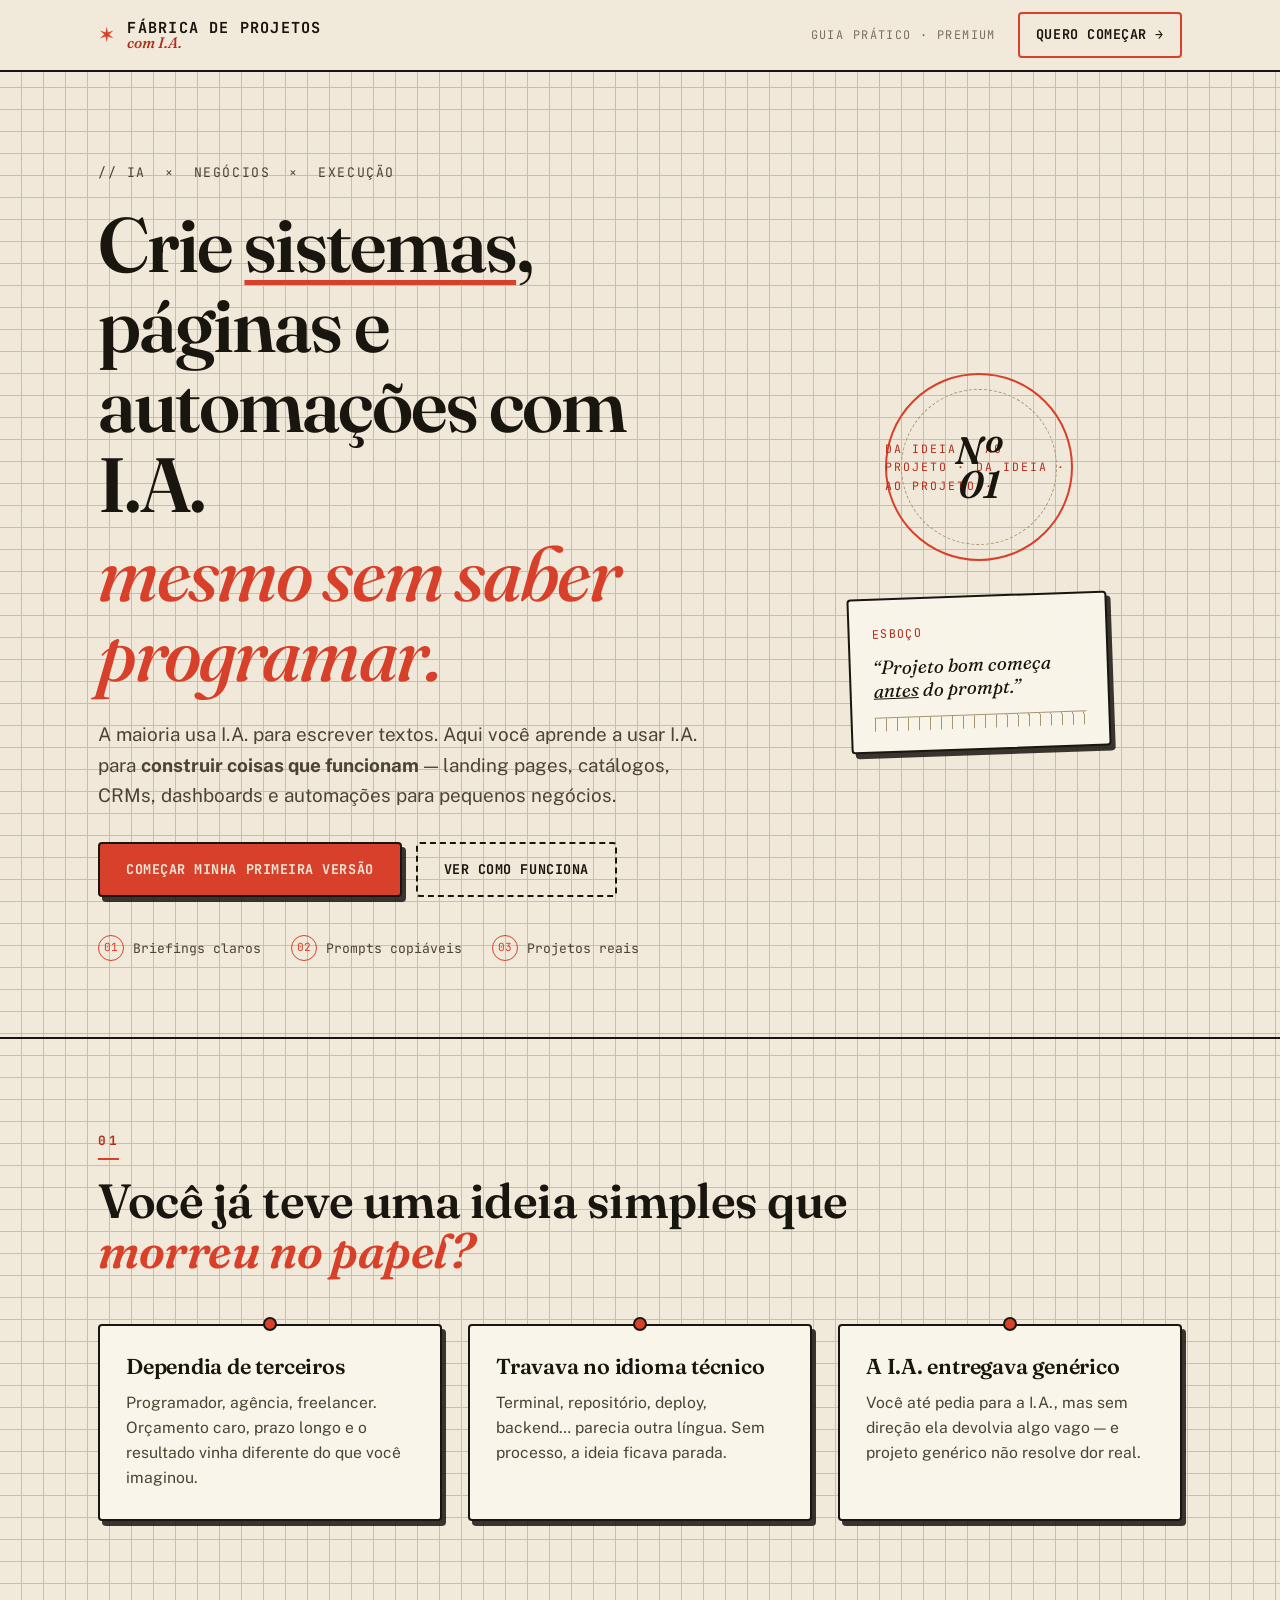
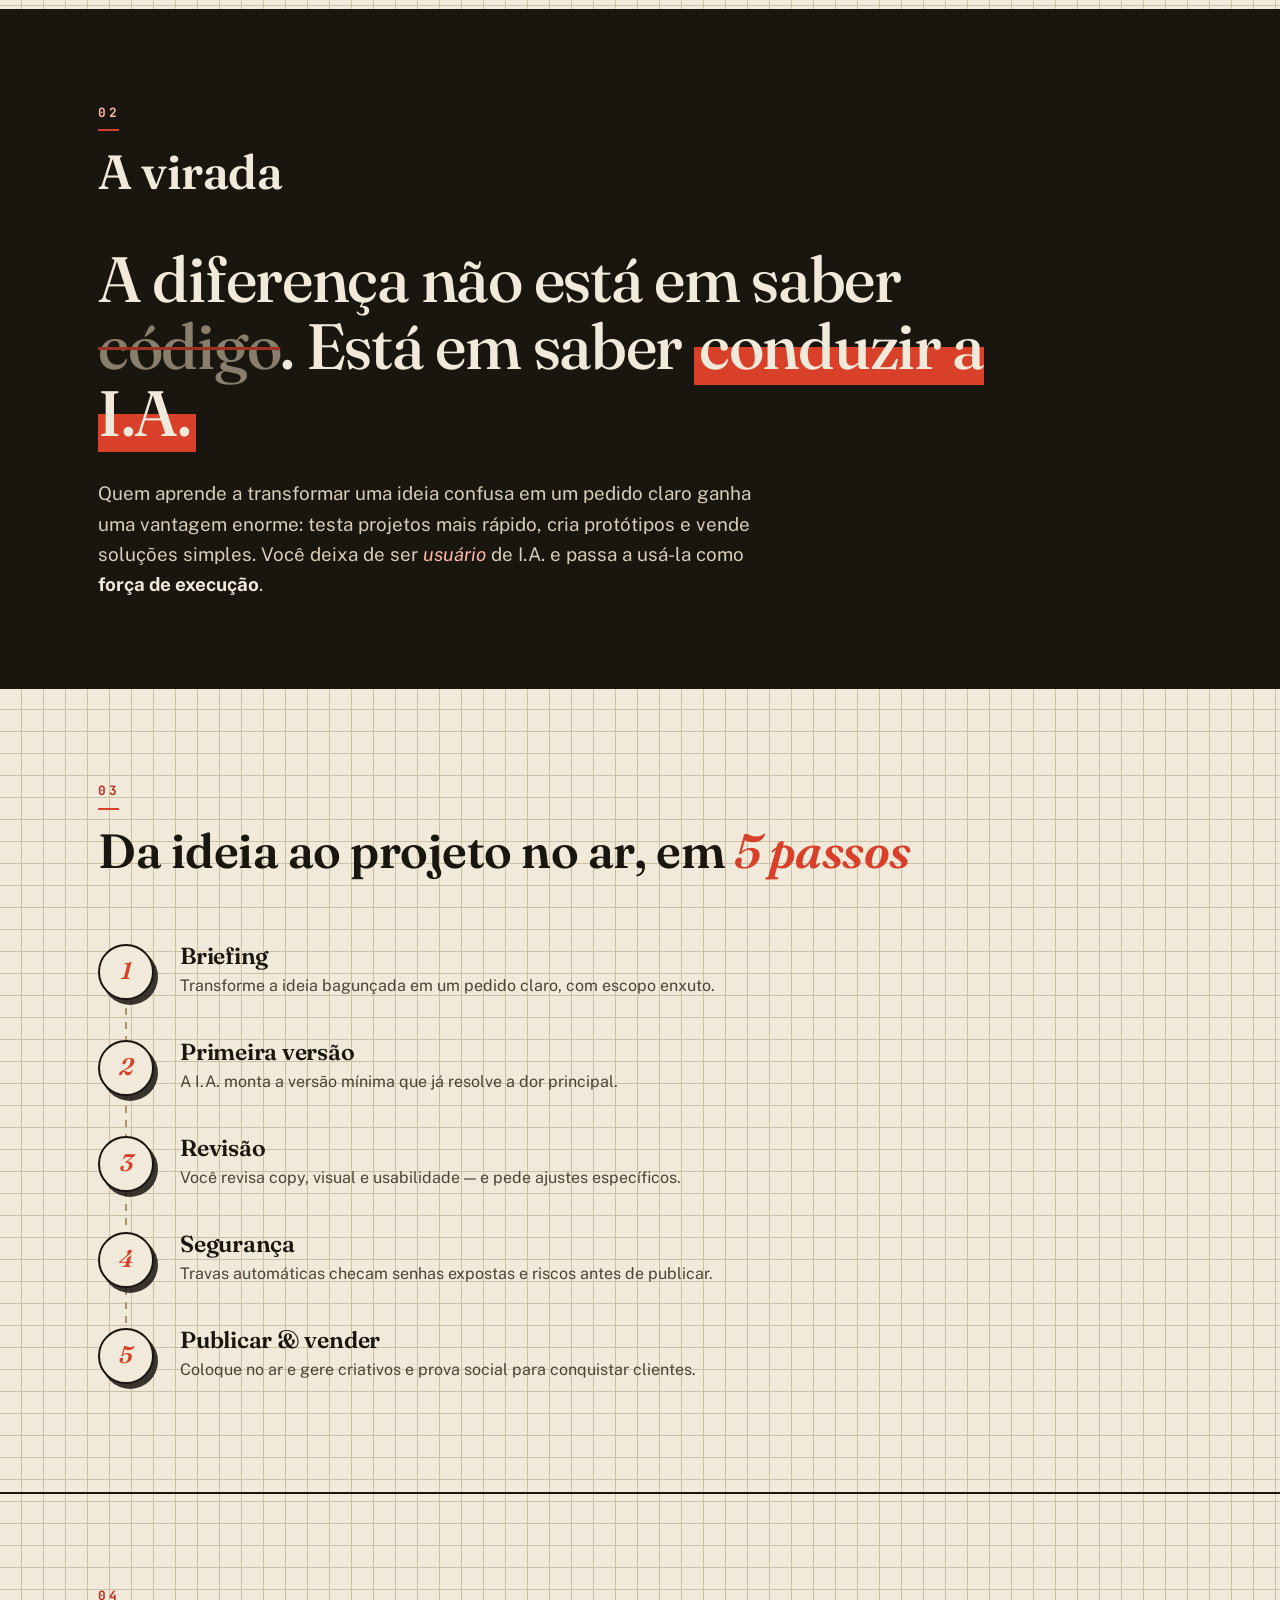
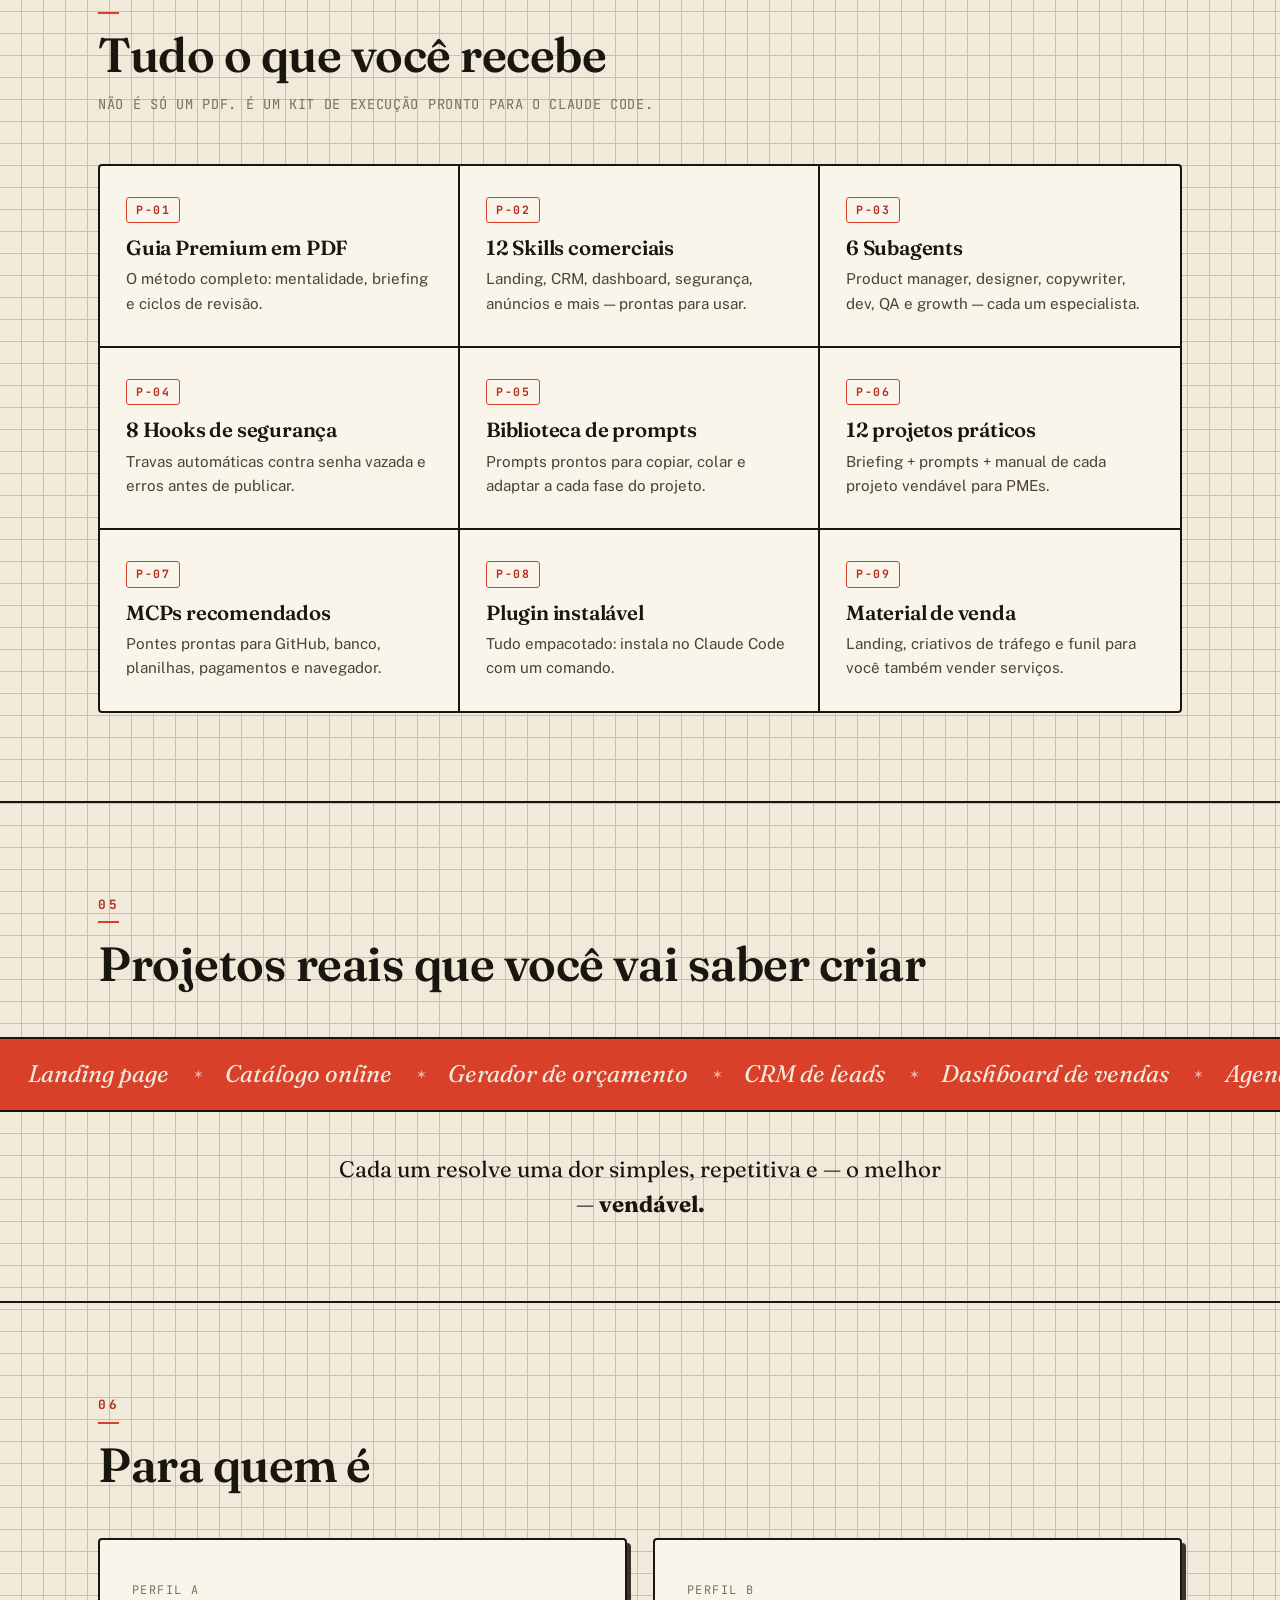
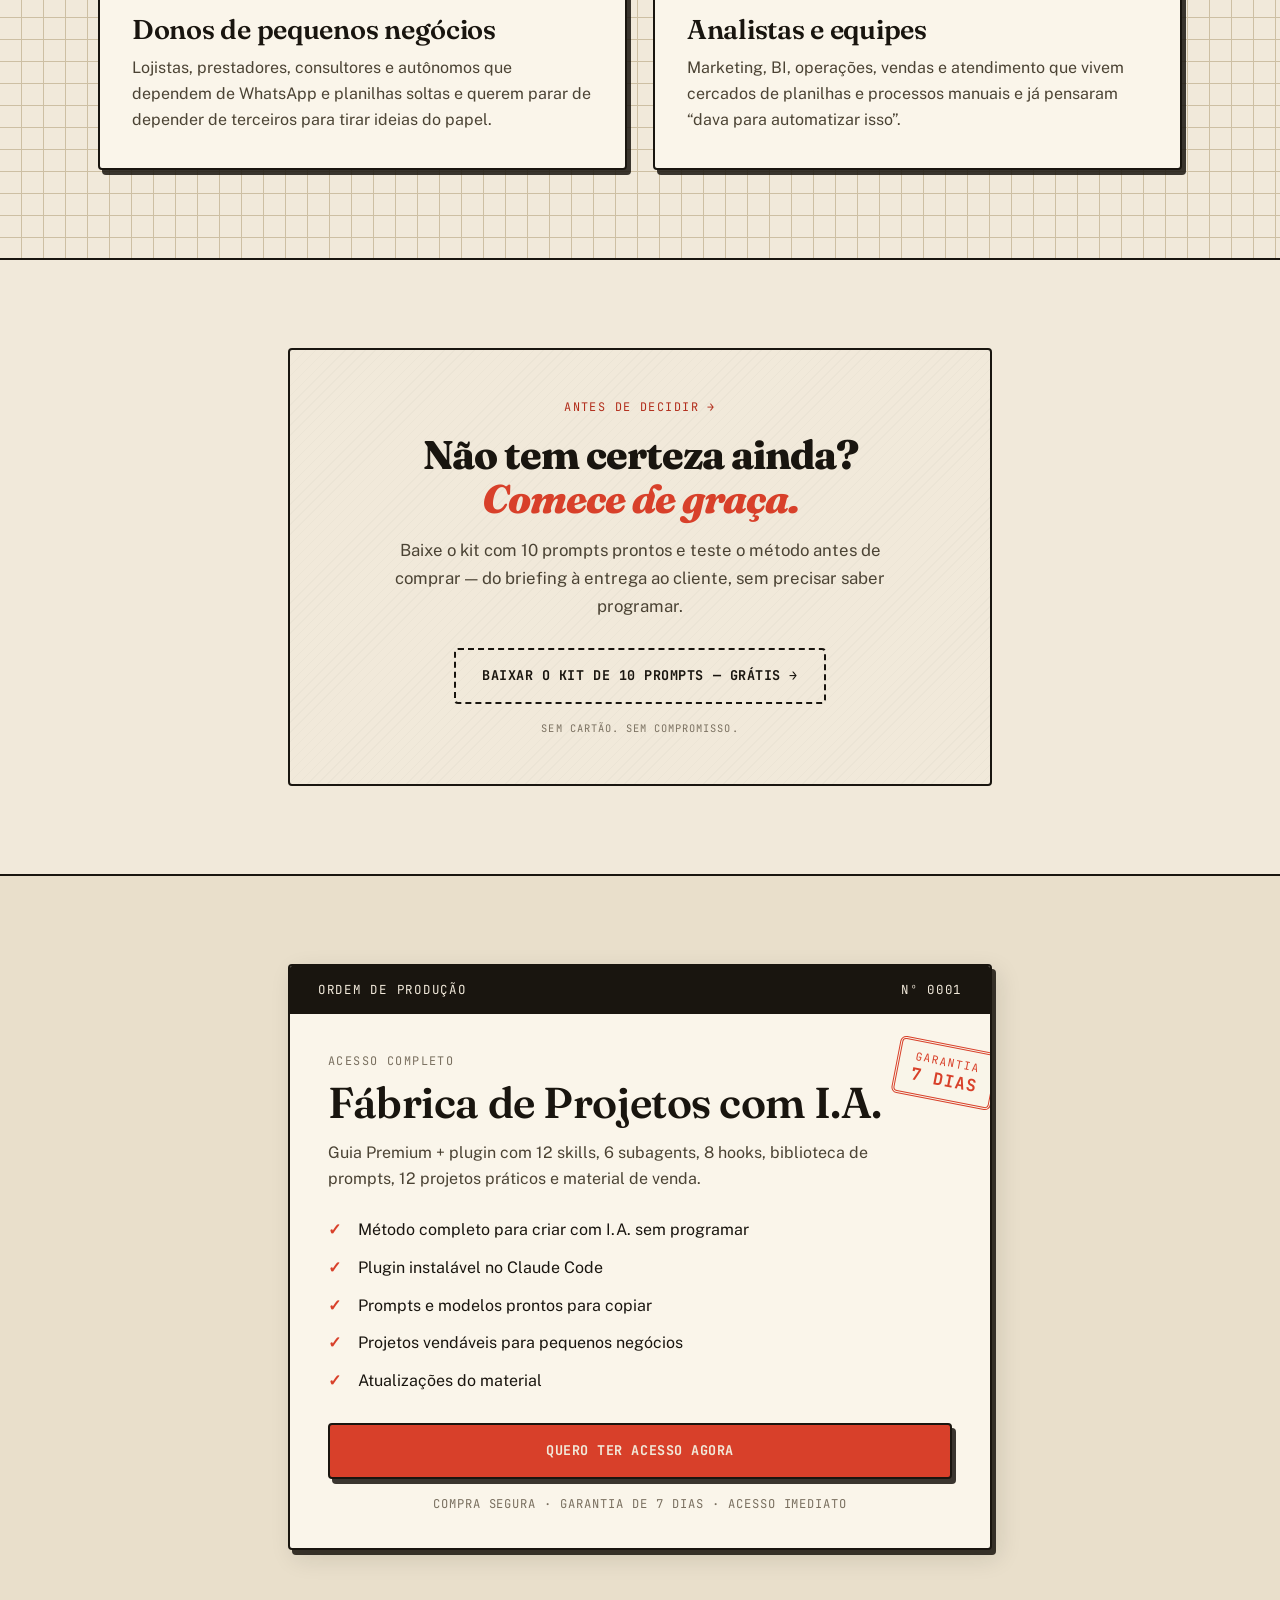
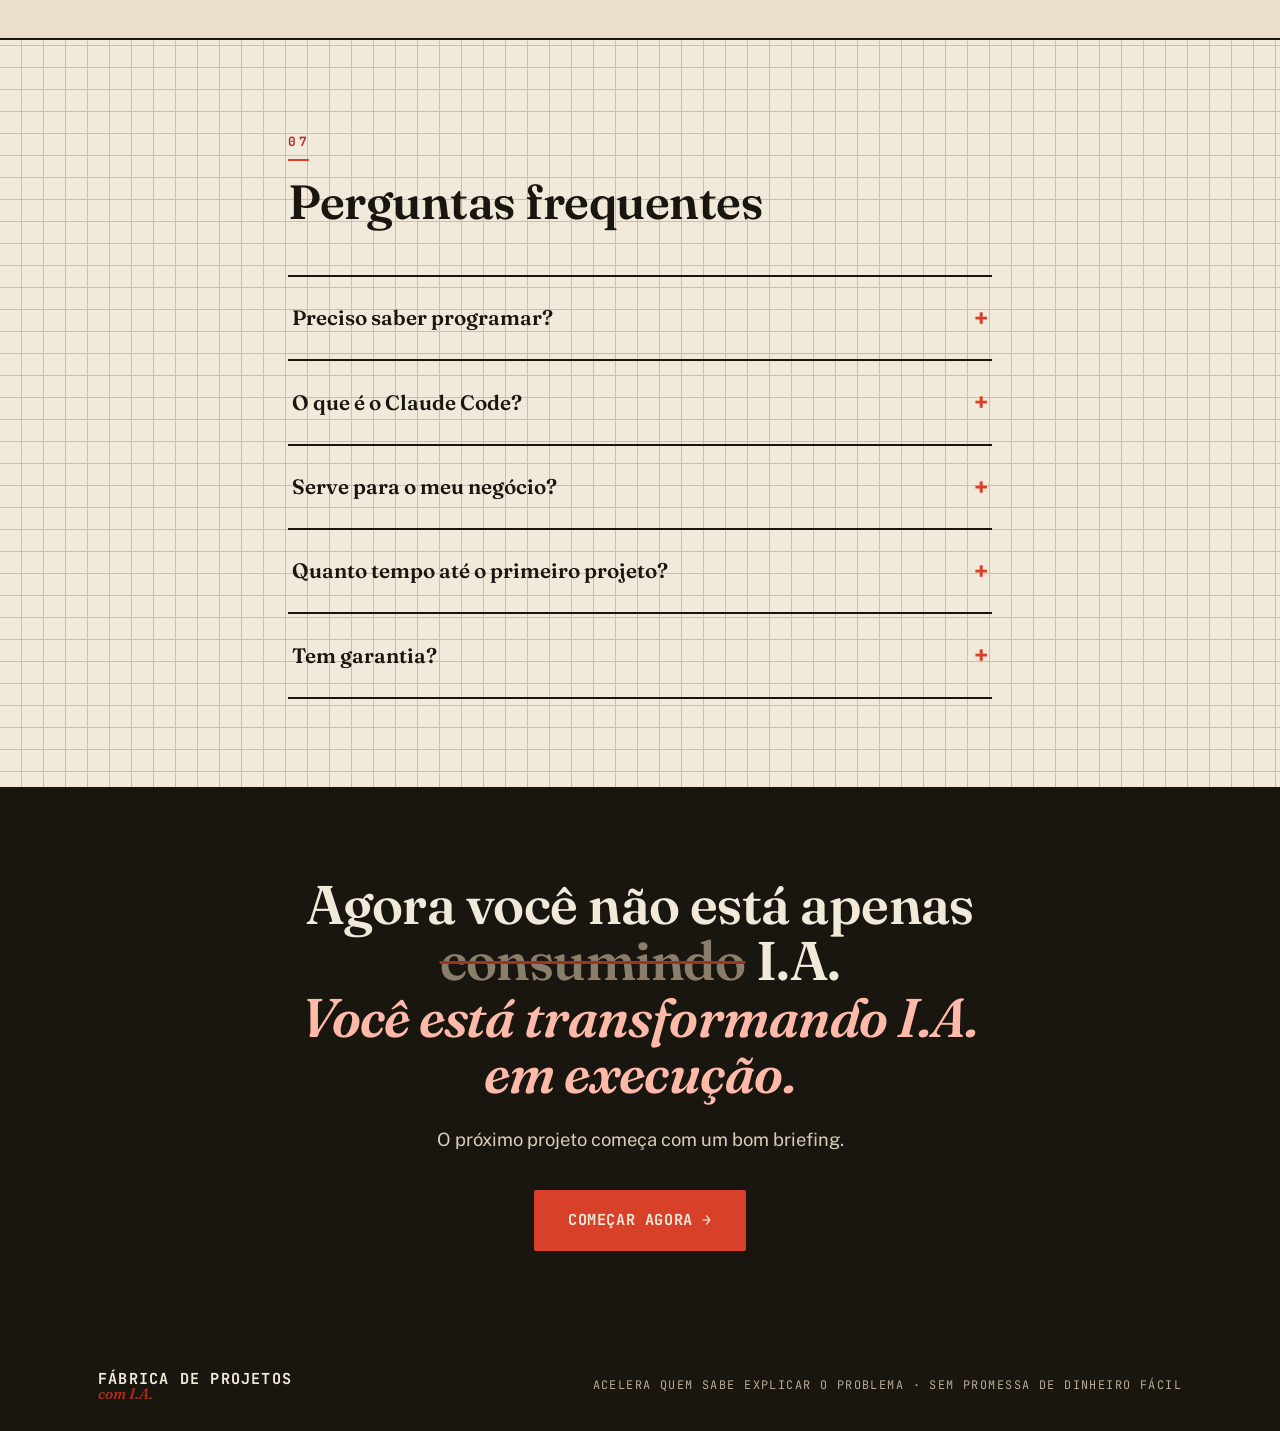
==== marketing/landing-page/index.html @ cda25cbd "feat: instala Meta Pixel 980101421588132 na LP e no /kit - LP (index.html): PageView em todas as vis" ====
<!DOCTYPE html>
<html lang="pt-BR" class="no-js">
<head>
  <meta charset="UTF-8" />
  <meta name="viewport" content="width=device-width, initial-scale=1.0" />
  <title>Fábrica de Projetos com IA — Crie sistemas e páginas sem saber programar</title>
  <meta name="description" content="O método para sair do uso básico da IA e criar projetos reais para pequenos negócios — com briefings, prompts e ferramentas prontas para o Claude Code." />
  <script>document.documentElement.className = "js";</script>
  <link rel="preconnect" href="https://fonts.googleapis.com" />
  <link rel="preconnect" href="https://fonts.gstatic.com" crossorigin />
  <link rel="stylesheet" href="https://fonts.googleapis.com/css2?family=Fraunces:ital,opsz,wght@0,9..144,400..900;1,9..144,400..900&family=Public+Sans:ital,wght@0,400;0,500;0,600;0,700;1,400&family=JetBrains+Mono:wght@400;500;700&display=swap" media="print" onload="this.media='all'" />
  <noscript><link rel="stylesheet" href="https://fonts.googleapis.com/css2?family=Fraunces:ital,opsz,wght@0,9..144,400..900;1,9..144,400..900&family=Public+Sans:ital,wght@0,400;0,500;0,600;0,700;1,400&family=JetBrains+Mono:wght@400;500;700&display=swap" /></noscript>
  <link rel="stylesheet" href="styles.css" />
  <!-- Meta Pixel Code -->
  <script>
  !function(f,b,e,v,n,t,s)
  {if(f.fbq)return;n=f.fbq=function(){n.callMethod?
  n.callMethod.apply(n,arguments):n.queue.push(arguments)};
  if(!f._fbq)f._fbq=n;n.push=n;n.loaded=!0;n.version='2.0';
  n.queue=[];t=b.createElement(e);t.async=!0;
  t.src=v;s=b.getElementsByTagName(e)[0];
  s.parentNode.insertBefore(t,s)}(window, document,'script',
  'https://connect.facebook.net/en_US/fbevents.js');
  fbq('init', '980101421588132');
  fbq('track', 'PageView');
  </script>
  <noscript><img height="1" width="1" style="display:none"
  src="https://www.facebook.com/tr?id=980101421588132&ev=PageView&noscript=1"
  /></noscript>
  <!-- End Meta Pixel Code -->
</head>
<body>
  <div class="grain" aria-hidden="true"></div>

  <!-- HEADER -->
  <header class="site-header">
    <div class="container header-inner">
      <a href="#" class="brand">
        <span class="brand-gear" aria-hidden="true">✶</span>
        <span class="brand-text">FÁBRICA DE PROJETOS<small>com I.A.</small></span>
      </a>
      <nav class="header-meta">
        <span class="mono-tag">Guia Prático · Premium</span>
        <a href="#oferta" class="btn btn-stamp">Quero começar →</a>
      </nav>
    </div>
  </header>

  <!-- HERO -->
  <section class="hero">
    <div class="container">
      <div class="hero-grid">
        <div class="hero-main">
          <p class="kicker reveal">// IA &nbsp;×&nbsp; Negócios &nbsp;×&nbsp; Execução</p>
          <h1 class="reveal d1">
            Crie <span class="ink-underline">sistemas</span>, páginas e
            automações com I.A.
            <em>mesmo sem saber programar.</em>
          </h1>
          <p class="lead reveal d2">
            A maioria usa I.A. para escrever textos. Aqui você aprende a usar I.A. para
            <strong>construir coisas que funcionam</strong> — landing pages, catálogos, CRMs,
            dashboards e automações para pequenos negócios.
          </p>
          <div class="hero-cta reveal d3">
            <a href="#oferta" class="btn btn-solid">Começar minha primeira versão</a>
            <a href="#metodo" class="btn btn-line">Ver como funciona</a>
          </div>
          <ul class="hero-specs reveal d4">
            <li><span>01</span> Briefings claros</li>
            <li><span>02</span> Prompts copiáveis</li>
            <li><span>03</span> Projetos reais</li>
          </ul>
        </div>
        <aside class="hero-aside reveal d3" aria-hidden="true">
          <div class="stamp">
            <span class="stamp-ring">DA IDEIA · AO PROJETO · DA IDEIA · AO PROJETO ·</span>
            <span class="stamp-core">Nº<br>01</span>
          </div>
          <div class="blueprint-note">
            <span class="mono-tag">esboço</span>
            <p>“Projeto bom começa <u>antes</u> do prompt.”</p>
            <div class="ruler"></div>
          </div>
        </aside>
      </div>
    </div>
  </section>

  <!-- 01 — DOR -->
  <section class="section section-dor">
    <div class="container">
      <header class="sec-head reveal">
        <span class="sec-no">01</span>
        <h2>Você já teve uma ideia simples que <em>morreu no papel?</em></h2>
      </header>
      <div class="cards-index">
        <article class="index-card reveal">
          <span class="pin" aria-hidden="true"></span>
          <h3>Dependia de terceiros</h3>
          <p>Programador, agência, freelancer. Orçamento caro, prazo longo e o resultado vinha diferente do que você imaginou.</p>
        </article>
        <article class="index-card reveal d1">
          <span class="pin" aria-hidden="true"></span>
          <h3>Travava no idioma técnico</h3>
          <p>Terminal, repositório, deploy, backend… parecia outra língua. Sem processo, a ideia ficava parada.</p>
        </article>
        <article class="index-card reveal d2">
          <span class="pin" aria-hidden="true"></span>
          <h3>A I.A. entregava genérico</h3>
          <p>Você até pedia para a I.A., mas sem direção ela devolvia algo vago — e projeto genérico não resolve dor real.</p>
        </article>
      </div>
    </div>
  </section>

  <!-- 02 — A VIRADA -->
  <section class="section section-virada">
    <div class="container">
      <header class="sec-head reveal">
        <span class="sec-no">02</span>
        <h2>A virada</h2>
      </header>
      <blockquote class="pull reveal">
        A diferença não está em saber <span class="strike">código</span>.
        Está em saber <mark>conduzir a I.A.</mark>
      </blockquote>
      <p class="pull-sub reveal d1">
        Quem aprende a transformar uma ideia confusa em um pedido claro ganha uma vantagem
        enorme: testa projetos mais rápido, cria protótipos e vende soluções simples. Você
        deixa de ser <em>usuário</em> de I.A. e passa a usá-la como <strong>força de execução</strong>.
      </p>
    </div>
  </section>

  <!-- 03 — MÉTODO -->
  <section id="metodo" class="section section-metodo">
    <div class="container">
      <header class="sec-head reveal">
        <span class="sec-no">03</span>
        <h2>Da ideia ao projeto no ar, em <em>5 passos</em></h2>
      </header>
      <ol class="assembly">
        <li class="reveal"><span class="node">1</span><div><h3>Briefing</h3><p>Transforme a ideia bagunçada em um pedido claro, com escopo enxuto.</p></div></li>
        <li class="reveal d1"><span class="node">2</span><div><h3>Primeira versão</h3><p>A I.A. monta a versão mínima que já resolve a dor principal.</p></div></li>
        <li class="reveal d2"><span class="node">3</span><div><h3>Revisão</h3><p>Você revisa copy, visual e usabilidade — e pede ajustes específicos.</p></div></li>
        <li class="reveal d3"><span class="node">4</span><div><h3>Segurança</h3><p>Travas automáticas checam senhas expostas e riscos antes de publicar.</p></div></li>
        <li class="reveal d4"><span class="node">5</span><div><h3>Publicar &amp; vender</h3><p>Coloque no ar e gere criativos e prova social para conquistar clientes.</p></div></li>
      </ol>
    </div>
  </section>

  <!-- 04 — ENTREGÁVEIS -->
  <section class="section section-pecas">
    <div class="container">
      <header class="sec-head reveal">
        <span class="sec-no">04</span>
        <h2>Tudo o que você recebe</h2>
        <p class="sec-note">Não é só um PDF. É um kit de execução pronto para o Claude Code.</p>
      </header>
      <div class="pecas-grid">
        <article class="peca reveal"><span class="peca-id">P-01</span><h3>Guia Premium em PDF</h3><p>O método completo: mentalidade, briefing e ciclos de revisão.</p></article>
        <article class="peca reveal"><span class="peca-id">P-02</span><h3>12 Skills comerciais</h3><p>Landing, CRM, dashboard, segurança, anúncios e mais — prontas para usar.</p></article>
        <article class="peca reveal"><span class="peca-id">P-03</span><h3>6 Subagents</h3><p>Product manager, designer, copywriter, dev, QA e growth — cada um especialista.</p></article>
        <article class="peca reveal"><span class="peca-id">P-04</span><h3>8 Hooks de segurança</h3><p>Travas automáticas contra senha vazada e erros antes de publicar.</p></article>
        <article class="peca reveal"><span class="peca-id">P-05</span><h3>Biblioteca de prompts</h3><p>Prompts prontos para copiar, colar e adaptar a cada fase do projeto.</p></article>
        <article class="peca reveal"><span class="peca-id">P-06</span><h3>12 projetos práticos</h3><p>Briefing + prompts + manual de cada projeto vendável para PMEs.</p></article>
        <article class="peca reveal"><span class="peca-id">P-07</span><h3>MCPs recomendados</h3><p>Pontes prontas para GitHub, banco, planilhas, pagamentos e navegador.</p></article>
        <article class="peca reveal"><span class="peca-id">P-08</span><h3>Plugin instalável</h3><p>Tudo empacotado: instala no Claude Code com um comando.</p></article>
        <article class="peca reveal"><span class="peca-id">P-09</span><h3>Material de venda</h3><p>Landing, criativos de tráfego e funil para você também vender serviços.</p></article>
      </div>
    </div>
  </section>

  <!-- 05 — PROJETOS (marquee) -->
  <section class="section section-projetos">
    <div class="container">
      <header class="sec-head reveal">
        <span class="sec-no">05</span>
        <h2>Projetos reais que você vai saber criar</h2>
      </header>
    </div>
    <div class="marquee" aria-hidden="true">
      <div class="marquee-track">
        <span>Landing page</span><span>Catálogo online</span><span>Gerador de orçamento</span><span>CRM de leads</span><span>Dashboard de vendas</span><span>Agendamento</span><span>Controle de estoque</span><span>Gerador de propostas</span><span>Cobrança recorrente</span><span>Página de captura</span><span>Pós-venda &amp; NPS</span><span>Cardápio digital</span>
        <span>Landing page</span><span>Catálogo online</span><span>Gerador de orçamento</span><span>CRM de leads</span><span>Dashboard de vendas</span><span>Agendamento</span><span>Controle de estoque</span><span>Gerador de propostas</span><span>Cobrança recorrente</span><span>Página de captura</span><span>Pós-venda &amp; NPS</span><span>Cardápio digital</span>
      </div>
    </div>
    <div class="container">
      <p class="projetos-note reveal">Cada um resolve uma dor simples, repetitiva e — o melhor — <strong>vendável.</strong></p>
    </div>
  </section>

  <!-- 06 — PARA QUEM -->
  <section class="section section-quem">
    <div class="container">
      <header class="sec-head reveal">
        <span class="sec-no">06</span>
        <h2>Para quem é</h2>
      </header>
      <div class="quem-grid">
        <article class="quem-panel reveal">
          <span class="mono-tag">perfil A</span>
          <h3>Donos de pequenos negócios</h3>
          <p>Lojistas, prestadores, consultores e autônomos que dependem de WhatsApp e planilhas soltas e querem parar de depender de terceiros para tirar ideias do papel.</p>
        </article>
        <article class="quem-panel reveal d1">
          <span class="mono-tag">perfil B</span>
          <h3>Analistas e equipes</h3>
          <p>Marketing, BI, operações, vendas e atendimento que vivem cercados de planilhas e processos manuais e já pensaram “dava para automatizar isso”.</p>
        </article>
      </div>
    </div>
  </section>

  <!-- ISCA — Kit 10 prompts gratuito -->
  <section class="section section-isca">
    <div class="container narrow">
      <div class="isca-box reveal">
        <p class="mono-tag">Antes de decidir →</p>
        <h2>Não tem certeza ainda?<br><em>Comece de graça.</em></h2>
        <p class="isca-desc">Baixe o kit com 10 prompts prontos e teste o método antes de comprar — do briefing à entrega ao cliente, sem precisar saber programar.</p>
        <a href="/kit" class="btn btn-line">Baixar o Kit de 10 Prompts — grátis →</a>
        <p class="isca-note">Sem cartão. Sem compromisso.</p>
      </div>
    </div>
  </section>

  <!-- OFERTA — Ordem de produção -->
  <section id="oferta" class="section section-oferta">
    <div class="container narrow">
      <div class="workorder reveal">
        <div class="wo-head">
          <span>ORDEM DE PRODUÇÃO</span>
          <span>Nº 0001</span>
        </div>
        <div class="wo-body">
          <p class="mono-tag">acesso completo</p>
          <h2>Fábrica de Projetos com I.A.</h2>
          <p class="wo-desc">Guia Premium + plugin com 12 skills, 6 subagents, 8 hooks, biblioteca de prompts, 12 projetos práticos e material de venda.</p>
          <ul class="wo-list">
            <li>Método completo para criar com I.A. sem programar</li>
            <li>Plugin instalável no Claude Code</li>
            <li>Prompts e modelos prontos para copiar</li>
            <li>Projetos vendáveis para pequenos negócios</li>
            <li>Atualizações do material</li>
          </ul>
          <a href="https://pay.kiwify.com.br/PPE0G02" class="btn btn-solid btn-block">Quero ter acesso agora</a>
          <p class="wo-guarantee">Compra segura · Garantia de 7 dias · Acesso imediato</p>
        </div>
        <div class="wo-stamp">Garantia<br><b>7 dias</b></div>
      </div>
    </div>
  </section>

  <!-- FAQ -->
  <section class="section section-faq">
    <div class="container narrow">
      <header class="sec-head reveal"><span class="sec-no">07</span><h2>Perguntas frequentes</h2></header>
      <details class="reveal"><summary>Preciso saber programar?</summary><p>Não. O material foi feito para quem <strong>não quer virar programador</strong>. Você aprende a conduzir a I.A. com clareza — ela escreve o código.</p></details>
      <details class="reveal"><summary>O que é o Claude Code?</summary><p>É uma I.A. que trabalha dentro do seu projeto: cria arquivos, monta telas e revisa o que entrega. O guia ensina a instalar e usar do zero, passo a passo.</p></details>
      <details class="reveal"><summary>Serve para o meu negócio?</summary><p>Se você tem uma loja, presta serviço, atende por WhatsApp ou trabalha com planilhas, sim. São 12 projetos pensados para pequenos negócios.</p></details>
      <details class="reveal"><summary>Quanto tempo até o primeiro projeto?</summary><p>Com os prompts e modelos prontos, dá para colocar a primeira versão útil de pé no mesmo dia.</p></details>
      <details class="reveal"><summary>Tem garantia?</summary><p>Sim. Você tem 7 dias para testar. Se não for para você, devolvemos o valor.</p></details>
    </div>
  </section>

  <!-- CTA FINAL -->
  <section class="section section-final">
    <div class="container narrow">
      <h2 class="final-title reveal">Agora você não está apenas <span class="strike">consumindo</span> I.A.<br><em>Você está transformando I.A. em execução.</em></h2>
      <p class="reveal d1">O próximo projeto começa com um bom briefing.</p>
      <a href="https://pay.kiwify.com.br/PPE0G02" class="btn btn-solid btn-lg reveal d2">Começar agora →</a>
    </div>
  </section>

  <footer class="site-footer">
    <div class="container footer-inner">
      <span class="brand-text small">FÁBRICA DE PROJETOS <small>com I.A.</small></span>
      <p class="mono-tag">Acelera quem sabe explicar o problema · Sem promessa de dinheiro fácil</p>
    </div>
  </footer>

  <script>
    // Revelação progressiva no scroll (com respeito a prefers-reduced-motion).
    (function () {
      var reduce = window.matchMedia("(prefers-reduced-motion: reduce)").matches;
      var els = document.querySelectorAll(".reveal");
      if (reduce || !("IntersectionObserver" in window)) {
        els.forEach(function (e) { e.classList.add("in"); });
        return;
      }
      var io = new IntersectionObserver(function (entries) {
        entries.forEach(function (en) {
          if (en.isIntersecting) { en.target.classList.add("in"); io.unobserve(en.target); }
        });
      }, { threshold: 0.12, rootMargin: "0px 0px -8% 0px" });
      els.forEach(function (e) { io.observe(e); });
    })();
  </script>
</body>
</html>
---- marketing/landing-page/styles.css ----
/* ============================================================
   Fábrica de Projetos com IA — Landing
   Direção: "Manual de oficina / blueprint editorial"
   Papel creme · grade técnica · Fraunces + Public Sans + mono
   ============================================================ */

:root {
  --paper:      #f1e9da;   /* creme / papel kraft claro */
  --paper-2:    #e9dfcb;
  --card:       #faf5ea;   /* ficha clara */
  --ink:        #19150f;   /* tinta quase preta, quente */
  --ink-soft:   #4b4334;
  --muted:      #7a7060;
  --line:       #cdbfa3;   /* linha de grade / borda */
  --line-strong:#a9966f;
  --accent:     #d8402a;   /* vermelhão de carimbo / caneta */
  --accent-ink: #b22e1c;
  --blue:       #2b4a6f;   /* azul de blueprint (detalhe) */
  --radius: 4px;
  --maxw: 1140px;
  --shadow: 4px 5px 0 rgba(25,21,15,0.85);
  --shadow-soft: 6px 8px 24px rgba(25,21,15,0.12);

  --serif: "Fraunces", Georgia, "Times New Roman", serif;
  --sans: "Public Sans", -apple-system, system-ui, sans-serif;
  --mono: "JetBrains Mono", ui-monospace, "Cascadia Code", monospace;
}

* { box-sizing: border-box; margin: 0; padding: 0; }
html { scroll-behavior: smooth; }

body {
  font-family: var(--sans);
  color: var(--ink);
  line-height: 1.6;
  -webkit-font-smoothing: antialiased;
  background-color: var(--paper);
  /* grade técnica de fundo: fina + grossa */
  background-image:
    linear-gradient(var(--line) 1px, transparent 1px),
    linear-gradient(90deg, var(--line) 1px, transparent 1px),
    linear-gradient(var(--line) 1px, transparent 1px),
    linear-gradient(90deg, var(--line) 1px, transparent 1px);
  background-size: 110px 110px, 110px 110px, 22px 22px, 22px 22px;
  background-position: -1px -1px, -1px -1px, -1px -1px, -1px -1px;
}
/* a grade fina mais apagada */
body::before {
  content: "";
  position: fixed; inset: 0; z-index: -1;
  background-color: var(--paper);
  opacity: 0; /* o background real está no body; isto reserva o stacking */
}

/* grão sutil por cima de tudo */
.grain {
  position: fixed; inset: 0; z-index: 1; pointer-events: none; opacity: 0.5;
  background-image: url("data:image/svg+xml,%3Csvg xmlns='http://www.w3.org/2000/svg' width='160' height='160'%3E%3Cfilter id='n'%3E%3CfeTurbulence type='fractalNoise' baseFrequency='0.85' numOctaves='2' stitchTiles='stitch'/%3E%3C/filter%3E%3Crect width='100%25' height='100%25' filter='url(%23n)' opacity='0.05'/%3E%3C/svg%3E");
  mix-blend-mode: multiply;
}

.container { width: 100%; max-width: var(--maxw); margin: 0 auto; padding: 0 28px; }
.narrow { max-width: 760px; }

/* tipografia base */
h1, h2, h3 { font-family: var(--serif); font-weight: 600; line-height: 1.04; letter-spacing: -0.01em; }
strong { font-weight: 700; }
em { font-style: italic; }
mark { background: linear-gradient(transparent 55%, rgba(216,64,42,0.35) 55%); color: inherit; padding: 0 .08em; }
.strike { text-decoration: line-through; text-decoration-color: var(--accent); text-decoration-thickness: 3px; opacity: .7; }

/* rótulos monoespaçados (anotações de projeto) */
.mono-tag, .kicker {
  font-family: var(--mono);
  font-size: 0.74rem;
  letter-spacing: 0.12em;
  text-transform: uppercase;
  color: var(--accent-ink);
}
.kicker { font-size: 0.82rem; color: var(--ink-soft); margin-bottom: 22px; }

/* ===== Botões ===== */
.btn {
  display: inline-block;
  font-family: var(--mono);
  font-size: 0.84rem;
  font-weight: 700;
  letter-spacing: 0.04em;
  text-transform: uppercase;
  text-decoration: none;
  padding: 15px 26px;
  border: 2px solid var(--ink);
  border-radius: var(--radius);
  transition: transform .12s ease, box-shadow .12s ease, background .15s, color .15s;
  cursor: pointer;
}
.btn-solid { background: var(--accent); color: var(--paper); box-shadow: var(--shadow); }
.btn-solid:hover { transform: translate(-2px,-2px); box-shadow: 6px 7px 0 rgba(25,21,15,0.85); }
.btn-solid:active { transform: translate(2px,2px); box-shadow: 1px 1px 0 rgba(25,21,15,0.85); }
.btn-line { background: transparent; color: var(--ink); border-style: dashed; }
.btn-line:hover { background: var(--ink); color: var(--paper); border-style: solid; }
.btn-stamp { background: transparent; color: var(--ink); border-color: var(--accent); padding: 10px 16px; }
.btn-stamp:hover { background: var(--accent); color: var(--paper); }
.btn-lg { padding: 18px 34px; font-size: 0.95rem; }
.btn-block { display: block; width: 100%; text-align: center; }

/* ===== Header ===== */
.site-header {
  position: sticky; top: 0; z-index: 40;
  background: var(--paper);
  border-bottom: 2px solid var(--ink);
}
.header-inner { display: flex; align-items: center; justify-content: space-between; height: 70px; }
.brand { display: flex; align-items: center; gap: 12px; text-decoration: none; color: var(--ink); }
.brand-gear { color: var(--accent); font-size: 1.3rem; }
.brand-text { font-family: var(--mono); font-weight: 700; font-size: 0.95rem; letter-spacing: 0.08em; line-height: 1; display: flex; flex-direction: column; }
.brand-text small { font-family: var(--serif); font-style: italic; font-weight: 500; font-size: 0.95rem; letter-spacing: 0; text-transform: none; color: var(--accent-ink); }
.header-meta { display: flex; align-items: center; gap: 22px; }
.header-meta .mono-tag { color: var(--muted); }

/* ===== Hero ===== */
.hero { padding: 90px 0 76px; border-bottom: 2px solid var(--ink); position: relative; }
.hero-grid { display: grid; grid-template-columns: 1.55fr 1fr; gap: 48px; align-items: center; }
.hero h1 {
  font-size: clamp(2.6rem, 6vw, 5rem);
  font-weight: 600;
  margin-bottom: 26px;
  letter-spacing: -0.025em;
}
.hero h1 em { display: block; color: var(--accent); font-weight: 500; margin-top: .12em; }
.ink-underline { text-decoration: underline; text-decoration-color: var(--accent); text-decoration-thickness: 0.07em; text-underline-offset: 0.1em; }
.lead { font-size: 1.18rem; color: var(--ink-soft); max-width: 600px; margin-bottom: 32px; }
.hero-cta { display: flex; gap: 14px; flex-wrap: wrap; margin-bottom: 38px; }
.hero-specs { list-style: none; display: flex; gap: 30px; flex-wrap: wrap; }
.hero-specs li { font-family: var(--mono); font-size: 0.82rem; color: var(--ink-soft); display: flex; align-items: center; gap: 9px; }
.hero-specs span { color: var(--accent); border: 1.5px solid var(--accent); border-radius: 50%; width: 26px; height: 26px; display: grid; place-items: center; font-size: 0.7rem; }

/* aside do hero: carimbo giratório + nota */
.hero-aside { display: flex; flex-direction: column; align-items: center; gap: 34px; }
.stamp { position: relative; width: 188px; height: 188px; display: grid; place-items: center; }
.stamp-ring {
  position: absolute; inset: 0;
  font-family: var(--mono); font-size: 0.72rem; letter-spacing: 0.18em; color: var(--accent-ink);
  text-transform: uppercase;
  animation: spin 26s linear infinite;
}
/* texto circular simples via clip não é trivial; usamos um anel desenhado */
.stamp::before {
  content: ""; position: absolute; inset: 0; border: 2px solid var(--accent); border-radius: 50%;
  animation: spin 26s linear infinite;
}
.stamp::after {
  content: ""; position: absolute; inset: 16px; border: 1.5px dashed var(--line-strong); border-radius: 50%;
}
.stamp-ring { display: grid; place-items: center; }
.stamp-core { font-family: var(--serif); font-style: italic; font-weight: 600; font-size: 2.4rem; text-align: center; line-height: .9; color: var(--ink); position: relative; z-index: 2; }
.blueprint-note { background: var(--card); border: 2px solid var(--ink); border-radius: var(--radius); padding: 20px 22px; box-shadow: var(--shadow); transform: rotate(-2deg); max-width: 260px; }
.blueprint-note p { font-family: var(--serif); font-style: italic; font-size: 1.18rem; margin: 10px 0 14px; line-height: 1.25; }
.ruler { height: 14px; background-image: repeating-linear-gradient(90deg, var(--line-strong) 0 1px, transparent 1px 11px); border-top: 1.5px solid var(--line-strong); }

@keyframes spin { to { transform: rotate(360deg); } }

/* ===== Section heads ===== */
.section { padding: 88px 0; border-bottom: 2px solid var(--ink); }
.sec-head { margin-bottom: 48px; max-width: 860px; }
.sec-no {
  font-family: var(--mono); font-size: 0.8rem; font-weight: 700; letter-spacing: 0.2em;
  color: var(--accent-ink); display: inline-block; margin-bottom: 16px;
  padding-bottom: 6px; border-bottom: 2px solid var(--accent);
}
.sec-head h2 { font-size: clamp(1.9rem, 4.2vw, 3rem); }
.sec-head h2 em { color: var(--accent); }
.sec-note { font-family: var(--mono); font-size: 0.85rem; color: var(--muted); margin-top: 14px; text-transform: uppercase; letter-spacing: 0.05em; }

/* ===== 01 Dor — fichas / index cards ===== */
.cards-index { display: grid; grid-template-columns: repeat(3, 1fr); gap: 26px; }
.index-card {
  background: var(--card); border: 2px solid var(--ink); border-radius: var(--radius);
  padding: 30px 26px 28px; box-shadow: var(--shadow); position: relative;
  transition: transform .15s ease, box-shadow .15s ease;
}
.index-card:nth-child(1){ transform: rotate(-1.2deg); }
.index-card:nth-child(2){ transform: rotate(0.6deg); }
.index-card:nth-child(3){ transform: rotate(-0.5deg); }
.index-card:hover { transform: rotate(0) translateY(-4px); box-shadow: 6px 9px 0 rgba(25,21,15,0.85); }
.index-card .pin { position: absolute; top: -9px; left: 50%; transform: translateX(-50%); width: 14px; height: 14px; border-radius: 50%; background: var(--accent); border: 2px solid var(--ink); }
.index-card h3 { font-size: 1.35rem; margin-bottom: 12px; }
.index-card p { color: var(--ink-soft); font-size: 0.98rem; }

/* ===== 02 Virada ===== */
.section-virada { background: var(--ink); color: var(--paper); border-color: var(--ink); }
.section-virada .sec-no { color: #ffb9a8; border-color: var(--accent); }
.pull { font-family: var(--serif); font-weight: 500; font-size: clamp(2rem, 5.4vw, 4rem); line-height: 1.05; max-width: 980px; letter-spacing: -0.02em; }
.section-virada .strike { color: #b9ab93; text-decoration-color: var(--accent); }
.section-virada mark { background: linear-gradient(transparent 52%, var(--accent) 52%); color: var(--paper); }
.pull-sub { font-size: 1.18rem; color: #d8cdb8; max-width: 660px; margin-top: 32px; }
.section-virada em { color: #ffb9a8; }
.section-virada strong { color: var(--paper); }

/* ===== 03 Método — linha de montagem ===== */
.assembly { list-style: none; max-width: 800px; position: relative; }
.assembly::before { content: ""; position: absolute; left: 27px; top: 28px; bottom: 28px; width: 2px; background-image: repeating-linear-gradient(var(--line-strong) 0 7px, transparent 7px 14px); }
.assembly li { display: flex; gap: 26px; align-items: flex-start; padding: 20px 0; position: relative; }
.assembly .node {
  flex: none; width: 56px; height: 56px; border-radius: 50%;
  background: var(--paper); border: 2px solid var(--ink); box-shadow: var(--shadow);
  font-family: var(--serif); font-style: italic; font-weight: 600; font-size: 1.5rem;
  display: grid; place-items: center; position: relative; z-index: 2; color: var(--accent);
}
.assembly h3 { font-size: 1.45rem; margin-bottom: 5px; }
.assembly p { color: var(--ink-soft); font-size: 1rem; }

/* ===== 04 Peças ===== */
.pecas-grid { display: grid; grid-template-columns: repeat(3, 1fr); gap: 0; border: 2px solid var(--ink); border-radius: var(--radius); overflow: hidden; background: var(--ink); }
.peca { background: var(--card); padding: 30px 26px; border-right: 2px solid var(--ink); border-bottom: 2px solid var(--ink); transition: background .15s, transform .15s; }
.pecas-grid .peca:nth-child(3n) { border-right: none; }
.pecas-grid .peca:nth-last-child(-n+3) { border-bottom: none; }
.peca:hover { background: var(--paper); }
.peca-id { font-family: var(--mono); font-size: 0.72rem; font-weight: 700; letter-spacing: 0.14em; color: var(--accent-ink); display: inline-block; margin-bottom: 14px; padding: 3px 9px; border: 1.5px solid var(--accent); border-radius: 3px; }
.peca h3 { font-size: 1.28rem; margin-bottom: 9px; }
.peca p { color: var(--ink-soft); font-size: 0.95rem; }

/* ===== 05 Projetos — marquee ===== */
.section-projetos { padding-bottom: 78px; }
.marquee { overflow: hidden; border-top: 2px solid var(--ink); border-bottom: 2px solid var(--ink); background: var(--accent); padding: 16px 0; margin: 12px 0 40px; }
.marquee-track { display: inline-flex; gap: 0; white-space: nowrap; animation: scroll 38s linear infinite; }
.marquee-track span { font-family: var(--serif); font-style: italic; font-size: 1.5rem; color: var(--paper); padding: 0 28px; position: relative; }
.marquee-track span::after { content: "✶"; position: absolute; right: -7px; top: 50%; transform: translateY(-50%); font-style: normal; font-size: 0.8rem; opacity: .7; }
@keyframes scroll { to { transform: translateX(-50%); } }
.marquee:hover .marquee-track { animation-play-state: paused; }
.projetos-note { font-family: var(--serif); font-size: 1.4rem; text-align: center; max-width: 620px; margin: 0 auto; }

/* ===== 06 Para quem ===== */
.quem-grid { display: grid; grid-template-columns: 1fr 1fr; gap: 26px; }
.quem-panel { background: var(--card); border: 2px solid var(--ink); border-radius: var(--radius); padding: 36px 32px; box-shadow: var(--shadow); }
.quem-panel .mono-tag { color: var(--muted); }
.quem-panel h3 { font-size: 1.7rem; margin: 14px 0 12px; }
.quem-panel p { color: var(--ink-soft); }

/* ===== Isca — Kit 10 prompts gratuito ===== */
.section-isca { background: var(--paper); }
.isca-box {
  border: 2px solid var(--ink);
  border-radius: var(--radius);
  padding: 3rem 2.5rem;
  text-align: center;
  background:
    repeating-linear-gradient(
      -45deg,
      transparent,
      transparent 6px,
      rgba(25,21,15,.025) 6px,
      rgba(25,21,15,.025) 7px
    );
}
.isca-box .mono-tag { margin-bottom: 1rem; }
.isca-box h2 {
  font-family: var(--serif);
  font-size: clamp(1.75rem, 4vw, 2.5rem);
  font-weight: 800;
  line-height: 1.1;
  letter-spacing: -.025em;
  margin-bottom: 1rem;
}
.isca-box h2 em { color: var(--accent); font-style: italic; }
.isca-desc {
  font-size: 1.05rem;
  color: var(--ink-soft);
  max-width: 500px;
  margin: 0 auto 1.75rem;
  line-height: 1.65;
}
.isca-note {
  margin-top: 1rem;
  font-family: var(--mono);
  font-size: .65rem;
  letter-spacing: .1em;
  text-transform: uppercase;
  color: var(--muted);
}

/* ===== Oferta — ordem de produção ===== */
.section-oferta { background: var(--paper-2); }
.workorder { background: var(--card); border: 2px solid var(--ink); border-radius: var(--radius); box-shadow: var(--shadow-soft), var(--shadow); position: relative; overflow: hidden; }
.wo-head { display: flex; justify-content: space-between; align-items: center; background: var(--ink); color: var(--paper); font-family: var(--mono); font-size: 0.78rem; letter-spacing: 0.14em; padding: 14px 28px; }
.wo-body { padding: 38px 38px 34px; }
.wo-body .mono-tag { color: var(--muted); }
.wo-body h2 { font-size: clamp(2rem, 4vw, 2.7rem); margin: 10px 0 14px; }
.wo-desc { color: var(--ink-soft); margin-bottom: 26px; max-width: 560px; }
.wo-list { list-style: none; display: grid; gap: 12px; margin-bottom: 30px; }
.wo-list li { padding-left: 30px; position: relative; }
.wo-list li::before { content: "✓"; position: absolute; left: 0; top: 0; color: var(--accent); font-weight: 800; font-family: var(--mono); }
.wo-guarantee { font-family: var(--mono); font-size: 0.76rem; letter-spacing: 0.08em; text-transform: uppercase; color: var(--muted); margin-top: 16px; text-align: center; }
.wo-stamp { position: absolute; top: 78px; right: -6px; transform: rotate(11deg); border: 3px double var(--accent); color: var(--accent); font-family: var(--mono); font-size: 0.7rem; letter-spacing: 0.1em; text-transform: uppercase; text-align: center; padding: 8px 14px; border-radius: 6px; line-height: 1.3; background: rgba(250,245,234,0.7); }
.wo-stamp b { font-size: 1.05rem; }

/* ===== FAQ ===== */
.section-faq details { border-top: 2px solid var(--ink); padding: 22px 4px; }
.section-faq details:last-of-type { border-bottom: 2px solid var(--ink); }
.section-faq summary { cursor: pointer; font-family: var(--serif); font-size: 1.3rem; font-weight: 600; list-style: none; display: flex; justify-content: space-between; align-items: center; gap: 18px; }
.section-faq summary::-webkit-details-marker { display: none; }
.section-faq summary::after { content: "+"; font-family: var(--mono); color: var(--accent); font-weight: 700; font-size: 1.5rem; transition: transform .2s; }
.section-faq details[open] summary::after { transform: rotate(45deg); }
.section-faq details p { color: var(--ink-soft); margin-top: 14px; max-width: 640px; }

/* ===== Final ===== */
.section-final { background: var(--ink); color: var(--paper); text-align: center; border-bottom: none; }
.final-title { font-size: clamp(2rem, 5vw, 3.4rem); margin-bottom: 22px; }
.final-title em { color: #ffb9a8; }
.final-title .strike { color: #b9ab93; }
.section-final p { color: #d8cdb8; font-size: 1.15rem; margin-bottom: 34px; }

/* ===== Footer ===== */
.site-footer { background: var(--ink); color: var(--paper); padding: 30px 0; }
.footer-inner { display: flex; justify-content: space-between; align-items: center; gap: 18px; flex-wrap: wrap; }
.footer-inner .brand-text { color: var(--paper); }
.footer-inner .mono-tag { color: #b9ab93; }

/* ===== Reveal (animação de entrada) ===== */
.js .reveal { opacity: 0; transform: translateY(22px); transition: opacity .6s ease, transform .6s cubic-bezier(.2,.7,.2,1); }
.js .reveal.in { opacity: 1; transform: none; }
.js .reveal.d1 { transition-delay: .08s; }
.js .reveal.d2 { transition-delay: .16s; }
.js .reveal.d3 { transition-delay: .24s; }
.js .reveal.d4 { transition-delay: .32s; }

/* ===== Responsivo ===== */
@media (max-width: 940px) {
  .hero-grid { grid-template-columns: 1fr; gap: 40px; }
  .hero-aside { flex-direction: row; justify-content: flex-start; align-items: center; gap: 26px; flex-wrap: wrap; }
  .cards-index { grid-template-columns: 1fr; }
  .pecas-grid { grid-template-columns: 1fr 1fr; }
  .pecas-grid .peca:nth-child(3n) { border-right: 2px solid var(--ink); }
  .pecas-grid .peca:nth-child(2n) { border-right: none; }
  .pecas-grid .peca:nth-last-child(-n+3):not(:nth-last-child(-n+2)) { border-bottom: 2px solid var(--ink); }
}
@media (max-width: 600px) {
  .container { padding: 0 20px; }
  .section { padding: 60px 0; }
  .hero { padding: 56px 0 50px; }
  .header-meta .mono-tag { display: none; }
  .quem-grid { grid-template-columns: 1fr; }
  .pecas-grid { grid-template-columns: 1fr; }
  .pecas-grid .peca { border-right: none !important; border-bottom: 2px solid var(--ink) !important; }
  .pecas-grid .peca:last-child { border-bottom: none !important; }
  .hero-specs { gap: 16px; }
  .index-card { transform: none !important; }
  .wo-body { padding: 28px 22px; }
  .wo-stamp { top: 64px; right: -4px; }
}

/* respeito a quem prefere menos movimento */
@media (prefers-reduced-motion: reduce) {
  .stamp-ring, .stamp::before, .marquee-track { animation: none !important; }
  .js .reveal { opacity: 1; transform: none; transition: none; }
}
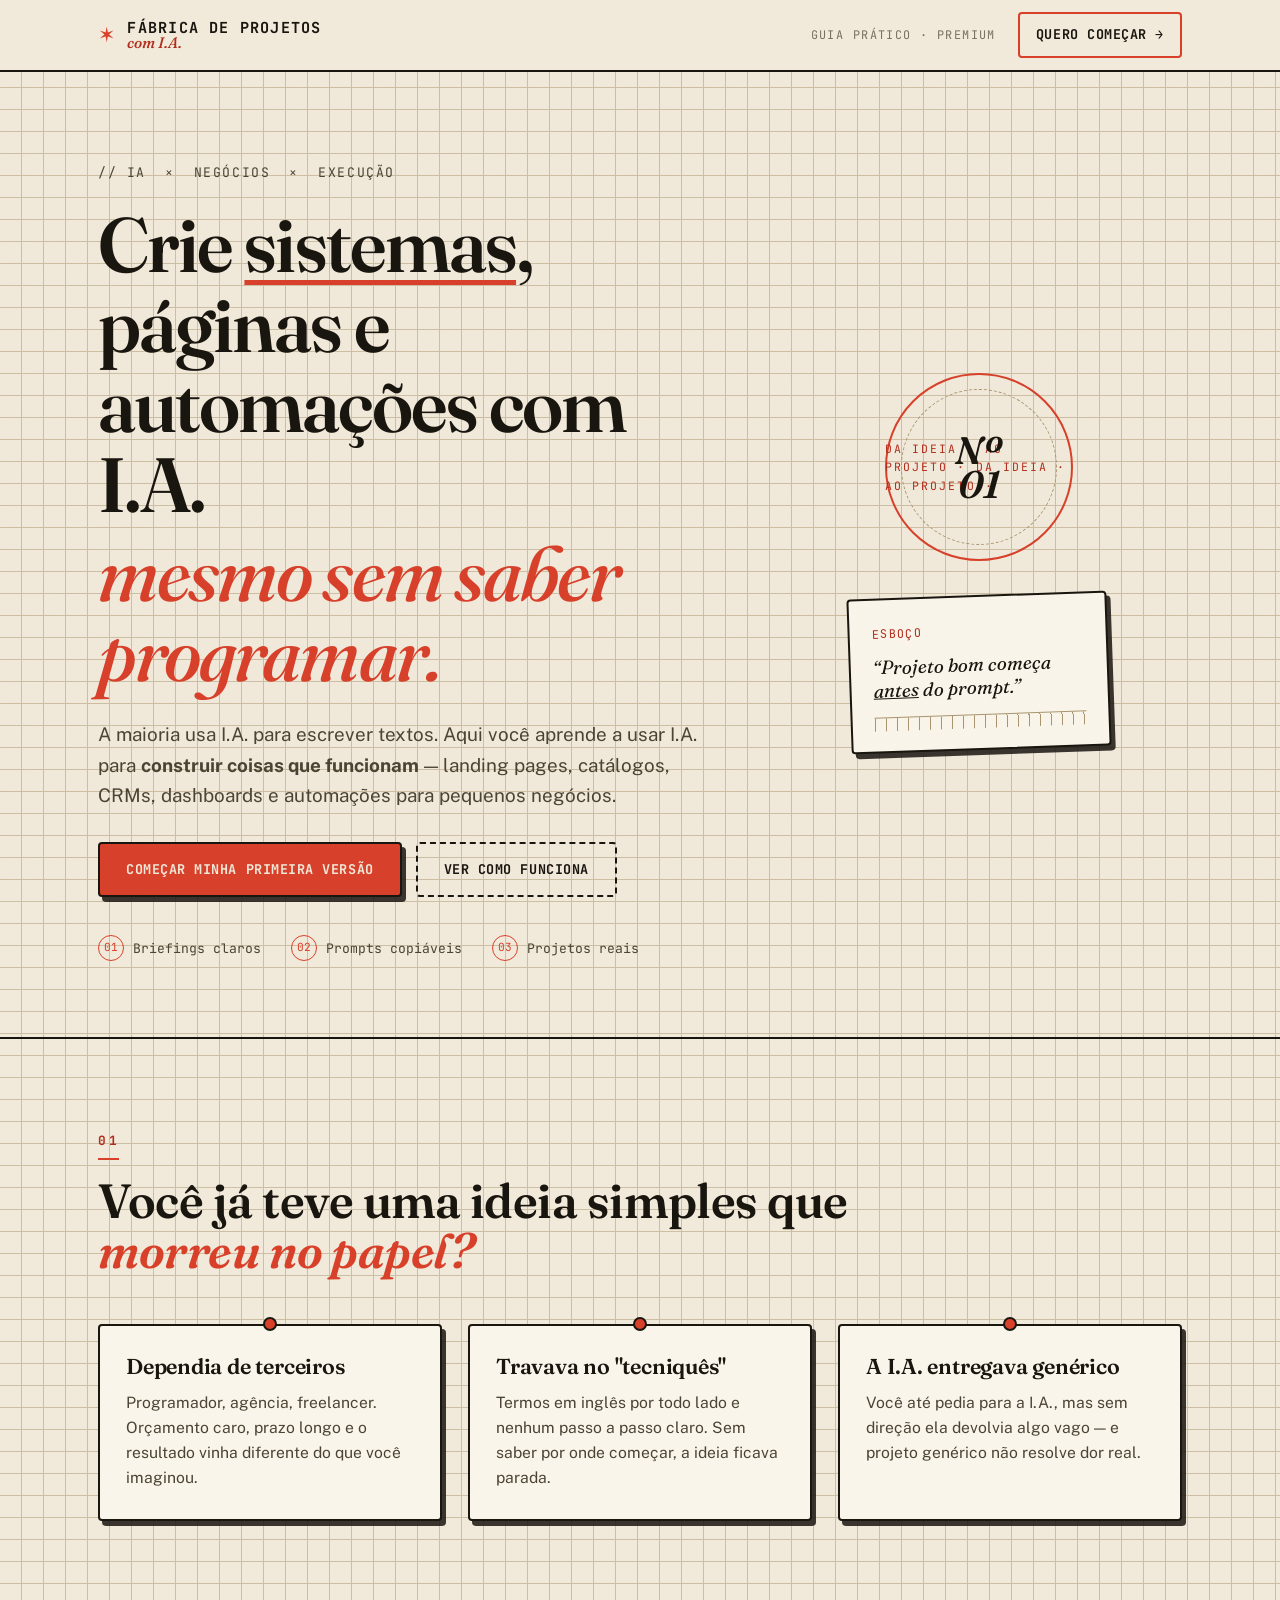
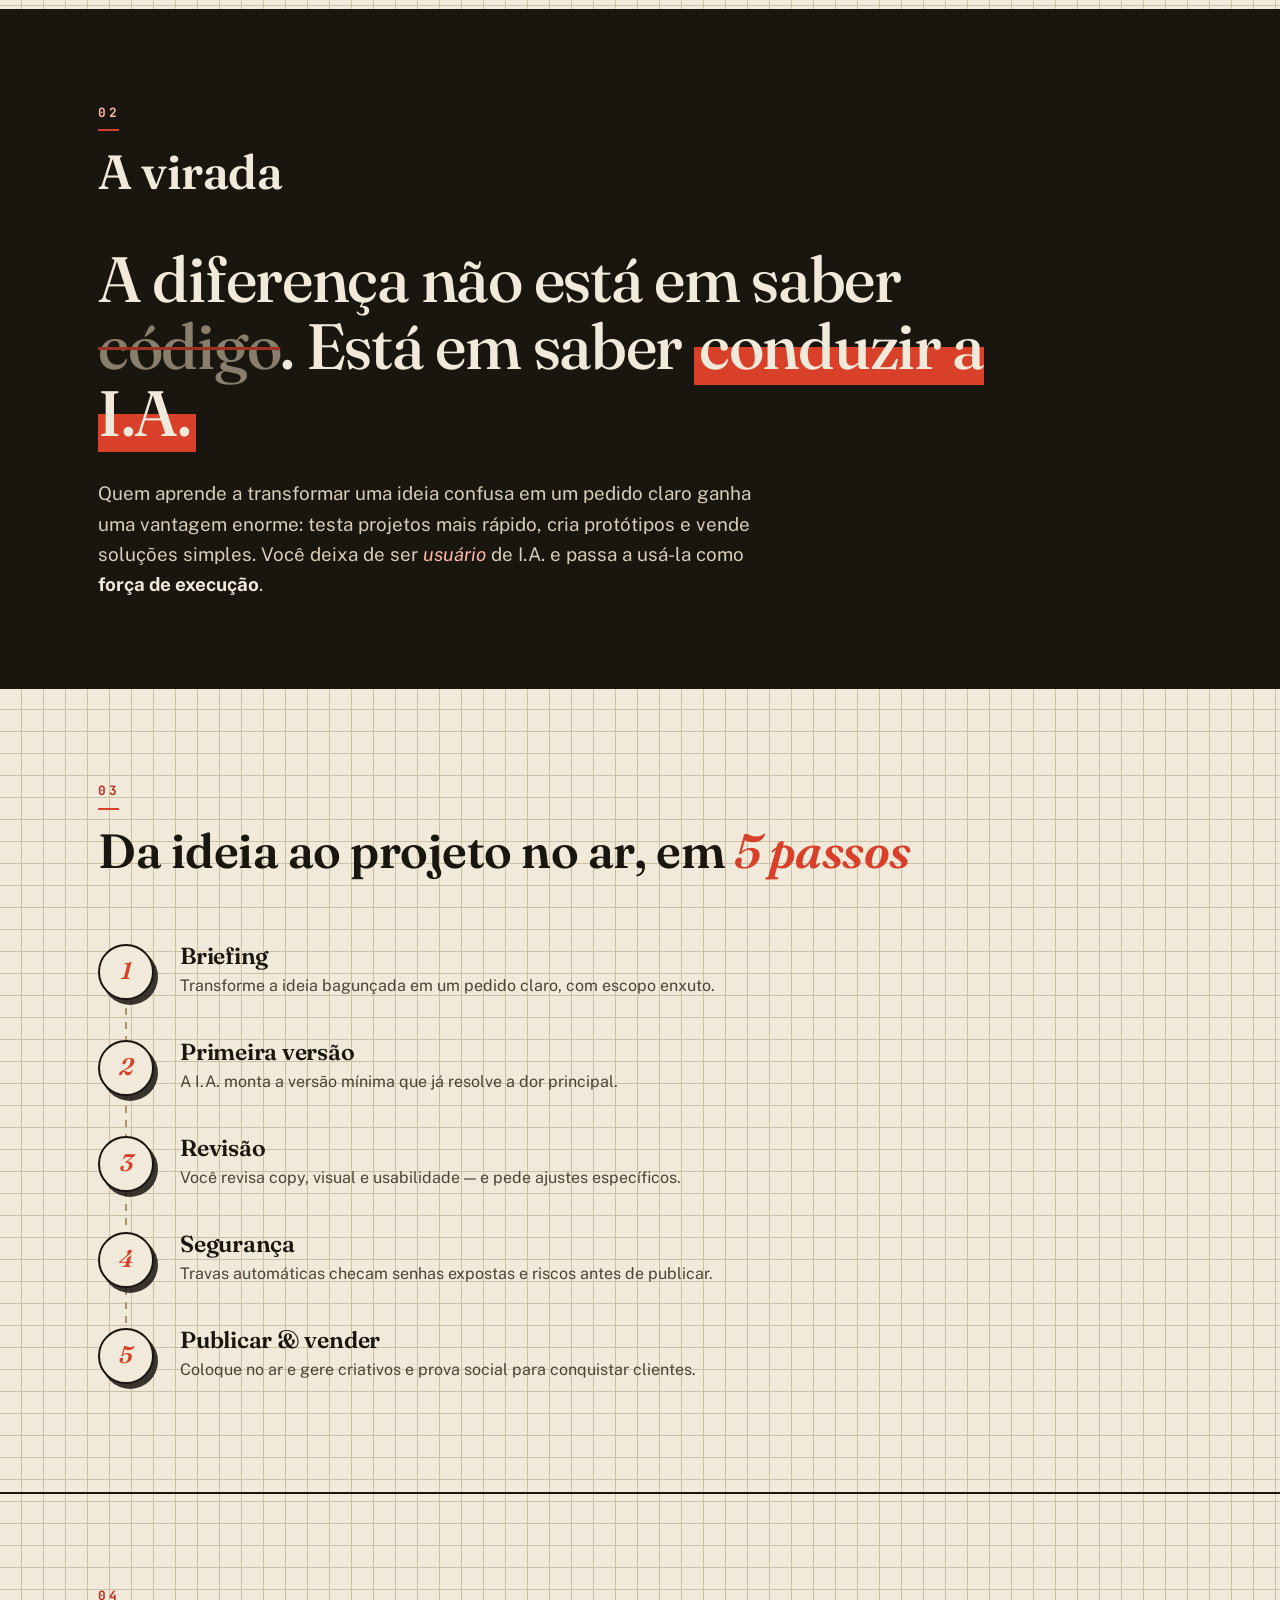
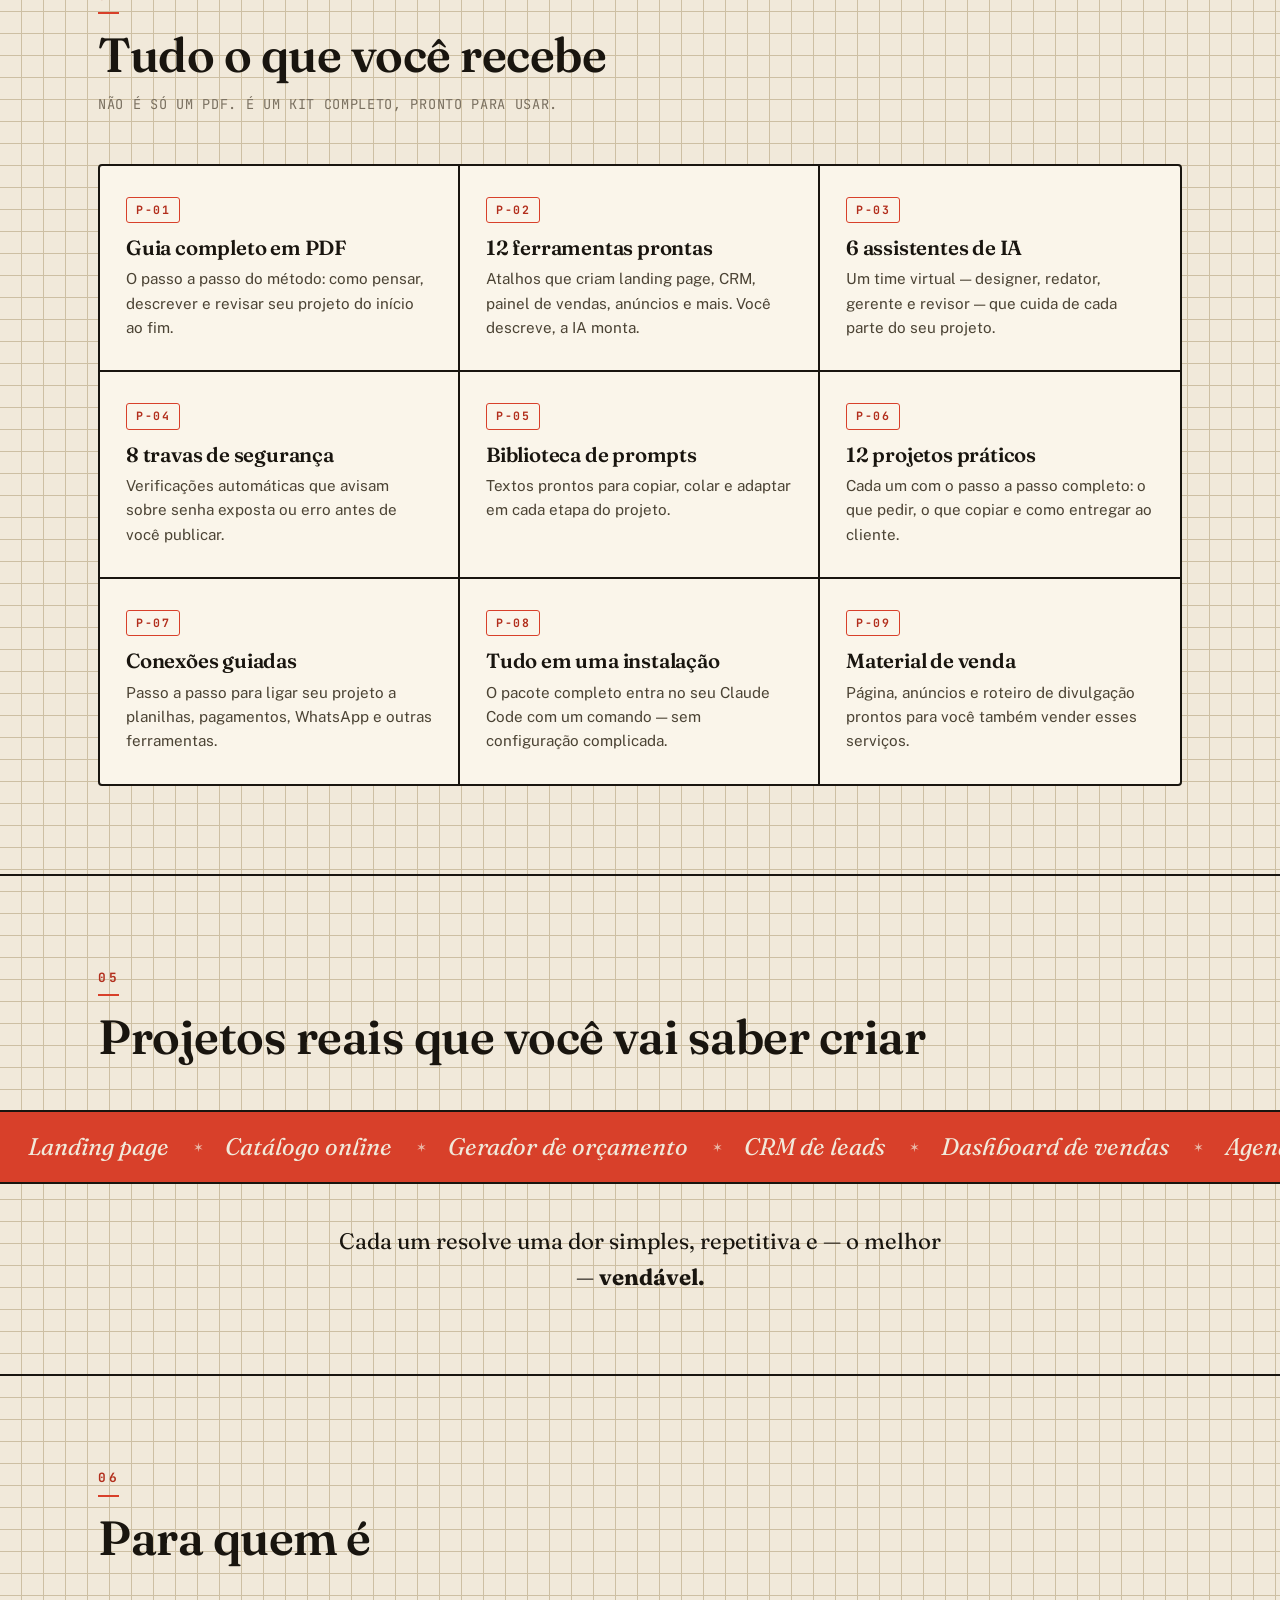
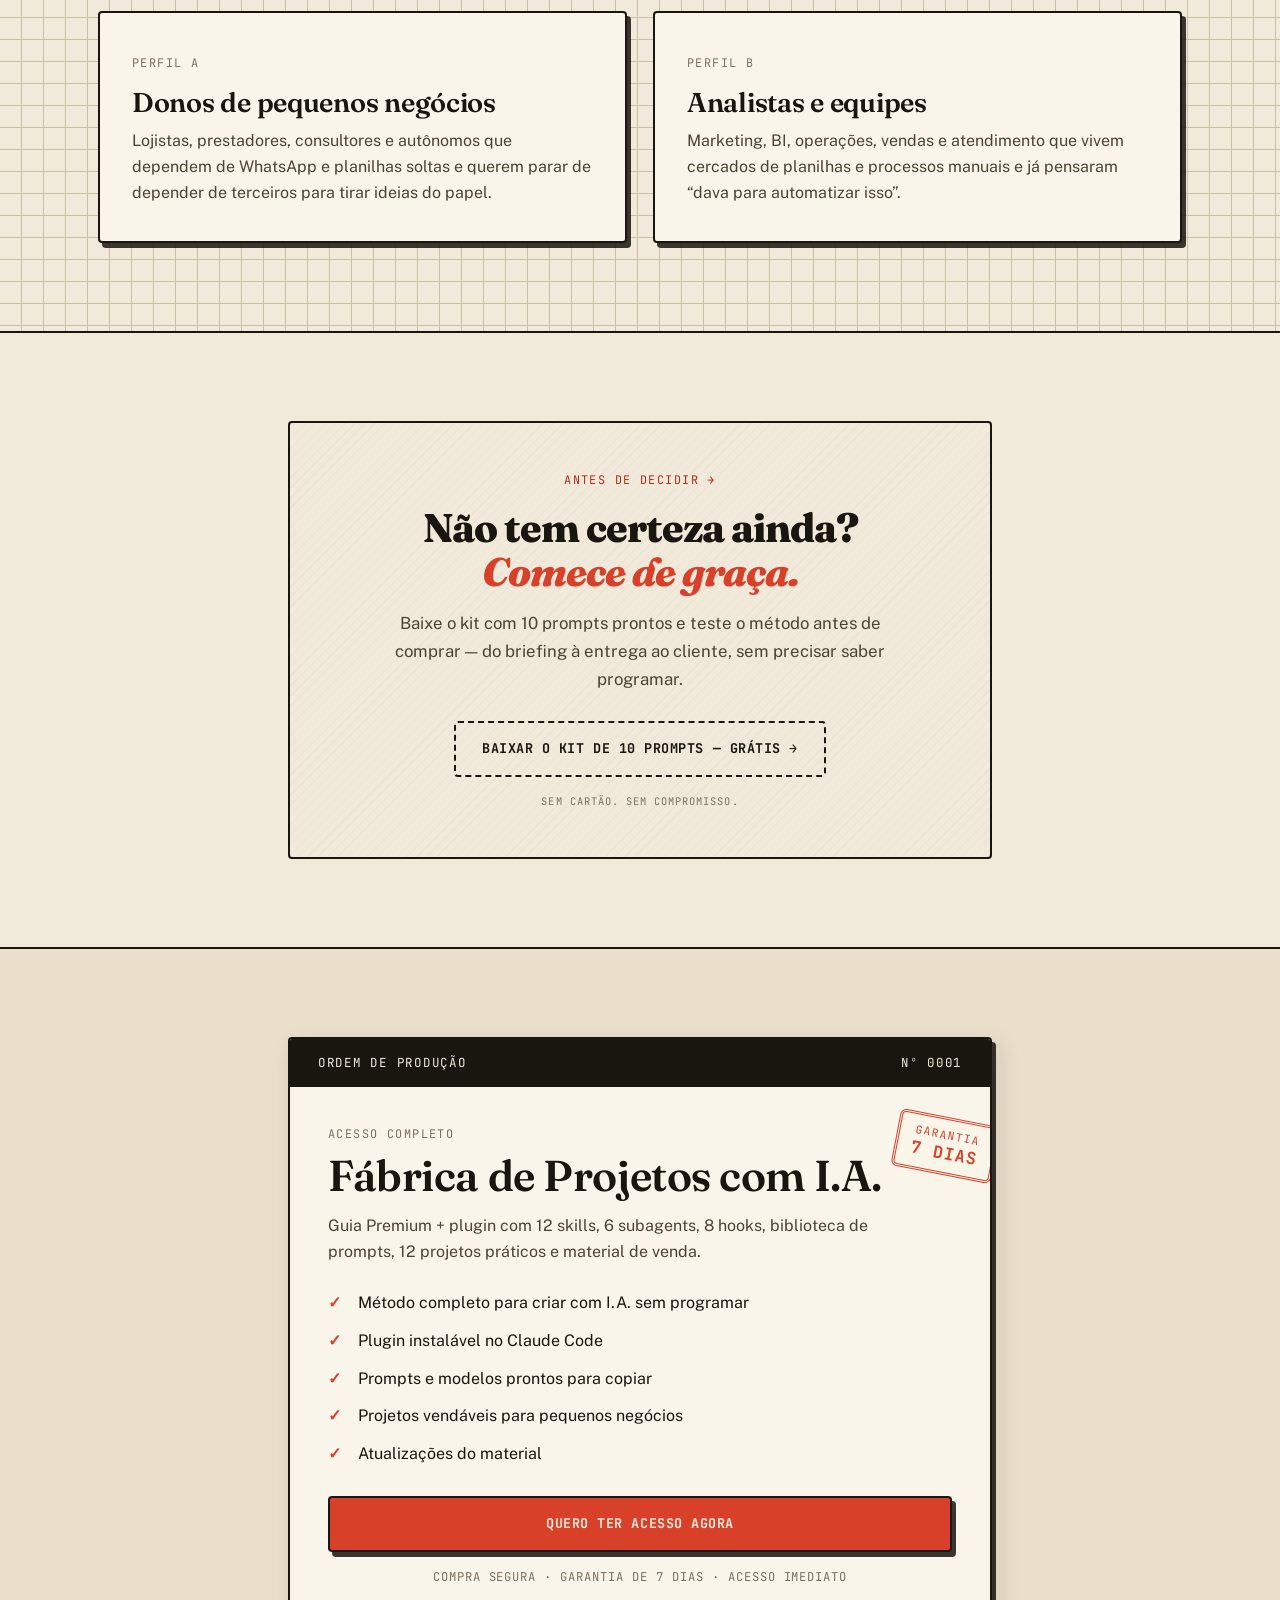
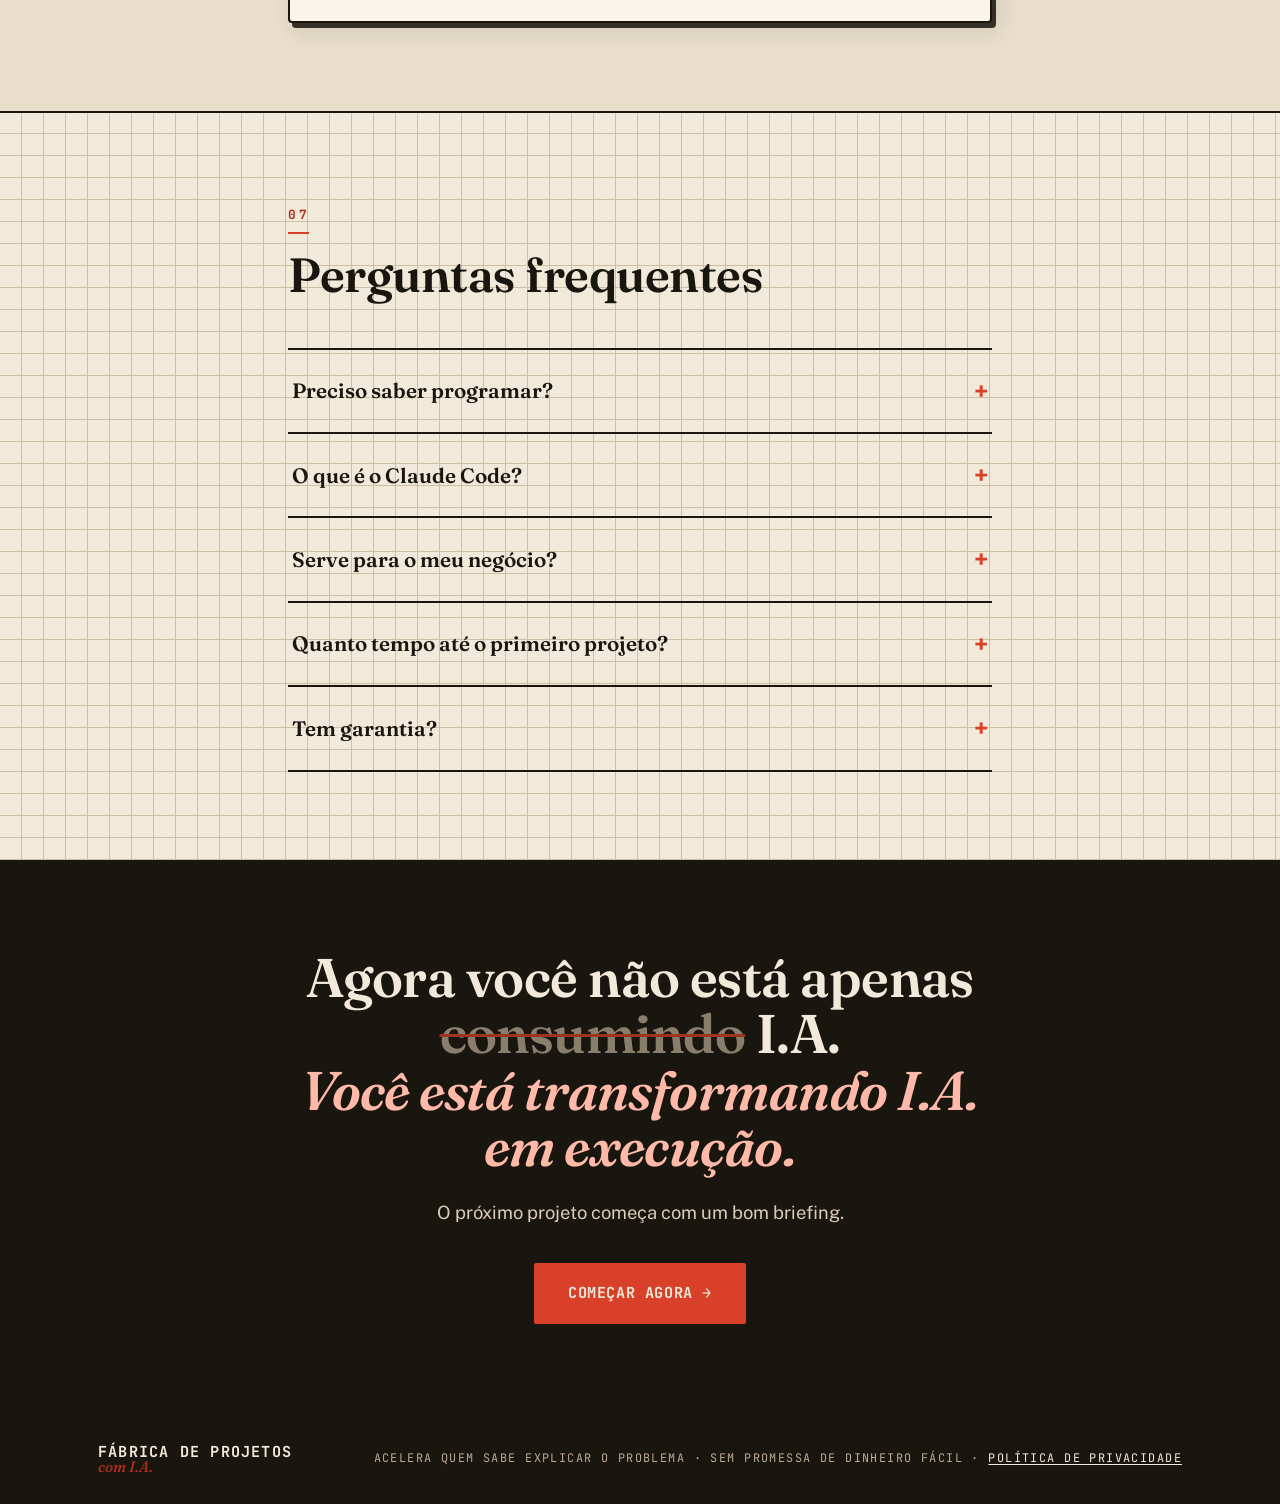
==== commit 501d6a75: "Reforça confiança e clareza das paginas de venda e captura - /kit: remove prova social falsa (+1.200" ====
--- a/marketing/landing-page/index.html
+++ b/marketing/landing-page/index.html
@@ -35,7 +35,7 @@
   <!-- HEADER -->
   <header class="site-header">
     <div class="container header-inner">
-      <a href="#" class="brand">
+      <a href="/" class="brand">
         <span class="brand-gear" aria-hidden="true">✶</span>
         <span class="brand-text">FÁBRICA DE PROJETOS<small>com I.A.</small></span>
       </a>
@@ -102,8 +102,8 @@
         </article>
         <article class="index-card reveal d1">
           <span class="pin" aria-hidden="true"></span>
-          <h3>Travava no idioma técnico</h3>
-          <p>Terminal, repositório, deploy, backend… parecia outra língua. Sem processo, a ideia ficava parada.</p>
+          <h3>Travava no "tecniquês"</h3>
+          <p>Termos em inglês por todo lado e nenhum passo a passo claro. Sem saber por onde começar, a ideia ficava parada.</p>
         </article>
         <article class="index-card reveal d2">
           <span class="pin" aria-hidden="true"></span>
@@ -156,18 +156,18 @@
       <header class="sec-head reveal">
         <span class="sec-no">04</span>
         <h2>Tudo o que você recebe</h2>
-        <p class="sec-note">Não é só um PDF. É um kit de execução pronto para o Claude Code.</p>
+        <p class="sec-note">Não é só um PDF. É um kit completo, pronto para usar.</p>
       </header>
       <div class="pecas-grid">
-        <article class="peca reveal"><span class="peca-id">P-01</span><h3>Guia Premium em PDF</h3><p>O método completo: mentalidade, briefing e ciclos de revisão.</p></article>
-        <article class="peca reveal"><span class="peca-id">P-02</span><h3>12 Skills comerciais</h3><p>Landing, CRM, dashboard, segurança, anúncios e mais — prontas para usar.</p></article>
-        <article class="peca reveal"><span class="peca-id">P-03</span><h3>6 Subagents</h3><p>Product manager, designer, copywriter, dev, QA e growth — cada um especialista.</p></article>
-        <article class="peca reveal"><span class="peca-id">P-04</span><h3>8 Hooks de segurança</h3><p>Travas automáticas contra senha vazada e erros antes de publicar.</p></article>
-        <article class="peca reveal"><span class="peca-id">P-05</span><h3>Biblioteca de prompts</h3><p>Prompts prontos para copiar, colar e adaptar a cada fase do projeto.</p></article>
-        <article class="peca reveal"><span class="peca-id">P-06</span><h3>12 projetos práticos</h3><p>Briefing + prompts + manual de cada projeto vendável para PMEs.</p></article>
-        <article class="peca reveal"><span class="peca-id">P-07</span><h3>MCPs recomendados</h3><p>Pontes prontas para GitHub, banco, planilhas, pagamentos e navegador.</p></article>
-        <article class="peca reveal"><span class="peca-id">P-08</span><h3>Plugin instalável</h3><p>Tudo empacotado: instala no Claude Code com um comando.</p></article>
-        <article class="peca reveal"><span class="peca-id">P-09</span><h3>Material de venda</h3><p>Landing, criativos de tráfego e funil para você também vender serviços.</p></article>
+        <article class="peca reveal"><span class="peca-id">P-01</span><h3>Guia completo em PDF</h3><p>O passo a passo do método: como pensar, descrever e revisar seu projeto do início ao fim.</p></article>
+        <article class="peca reveal"><span class="peca-id">P-02</span><h3>12 ferramentas prontas</h3><p>Atalhos que criam landing page, CRM, painel de vendas, anúncios e mais. Você descreve, a IA monta.</p></article>
+        <article class="peca reveal"><span class="peca-id">P-03</span><h3>6 assistentes de IA</h3><p>Um time virtual — designer, redator, gerente e revisor — que cuida de cada parte do seu projeto.</p></article>
+        <article class="peca reveal"><span class="peca-id">P-04</span><h3>8 travas de segurança</h3><p>Verificações automáticas que avisam sobre senha exposta ou erro antes de você publicar.</p></article>
+        <article class="peca reveal"><span class="peca-id">P-05</span><h3>Biblioteca de prompts</h3><p>Textos prontos para copiar, colar e adaptar em cada etapa do projeto.</p></article>
+        <article class="peca reveal"><span class="peca-id">P-06</span><h3>12 projetos práticos</h3><p>Cada um com o passo a passo completo: o que pedir, o que copiar e como entregar ao cliente.</p></article>
+        <article class="peca reveal"><span class="peca-id">P-07</span><h3>Conexões guiadas</h3><p>Passo a passo para ligar seu projeto a planilhas, pagamentos, WhatsApp e outras ferramentas.</p></article>
+        <article class="peca reveal"><span class="peca-id">P-08</span><h3>Tudo em uma instalação</h3><p>O pacote completo entra no seu Claude Code com um comando — sem configuração complicada.</p></article>
+        <article class="peca reveal"><span class="peca-id">P-09</span><h3>Material de venda</h3><p>Página, anúncios e roteiro de divulgação prontos para você também vender esses serviços.</p></article>
       </div>
     </div>
   </section>
@@ -277,7 +277,7 @@
   <footer class="site-footer">
     <div class="container footer-inner">
       <span class="brand-text small">FÁBRICA DE PROJETOS <small>com I.A.</small></span>
-      <p class="mono-tag">Acelera quem sabe explicar o problema · Sem promessa de dinheiro fácil</p>
+      <p class="mono-tag">Acelera quem sabe explicar o problema · Sem promessa de dinheiro fácil · <a href="/politica-privacidade.html">Política de privacidade</a></p>
     </div>
   </footer>
 
--- a/marketing/landing-page/styles.css
+++ b/marketing/landing-page/styles.css
@@ -315,6 +315,8 @@
 .footer-inner { display: flex; justify-content: space-between; align-items: center; gap: 18px; flex-wrap: wrap; }
 .footer-inner .brand-text { color: var(--paper); }
 .footer-inner .mono-tag { color: #b9ab93; }
+.footer-inner .mono-tag a { color: var(--paper); text-decoration: underline; text-underline-offset: 2px; }
+.footer-inner .mono-tag a:hover { color: #ffb9a8; }
 
 /* ===== Reveal (animação de entrada) ===== */
 .js .reveal { opacity: 0; transform: translateY(22px); transition: opacity .6s ease, transform .6s cubic-bezier(.2,.7,.2,1); }
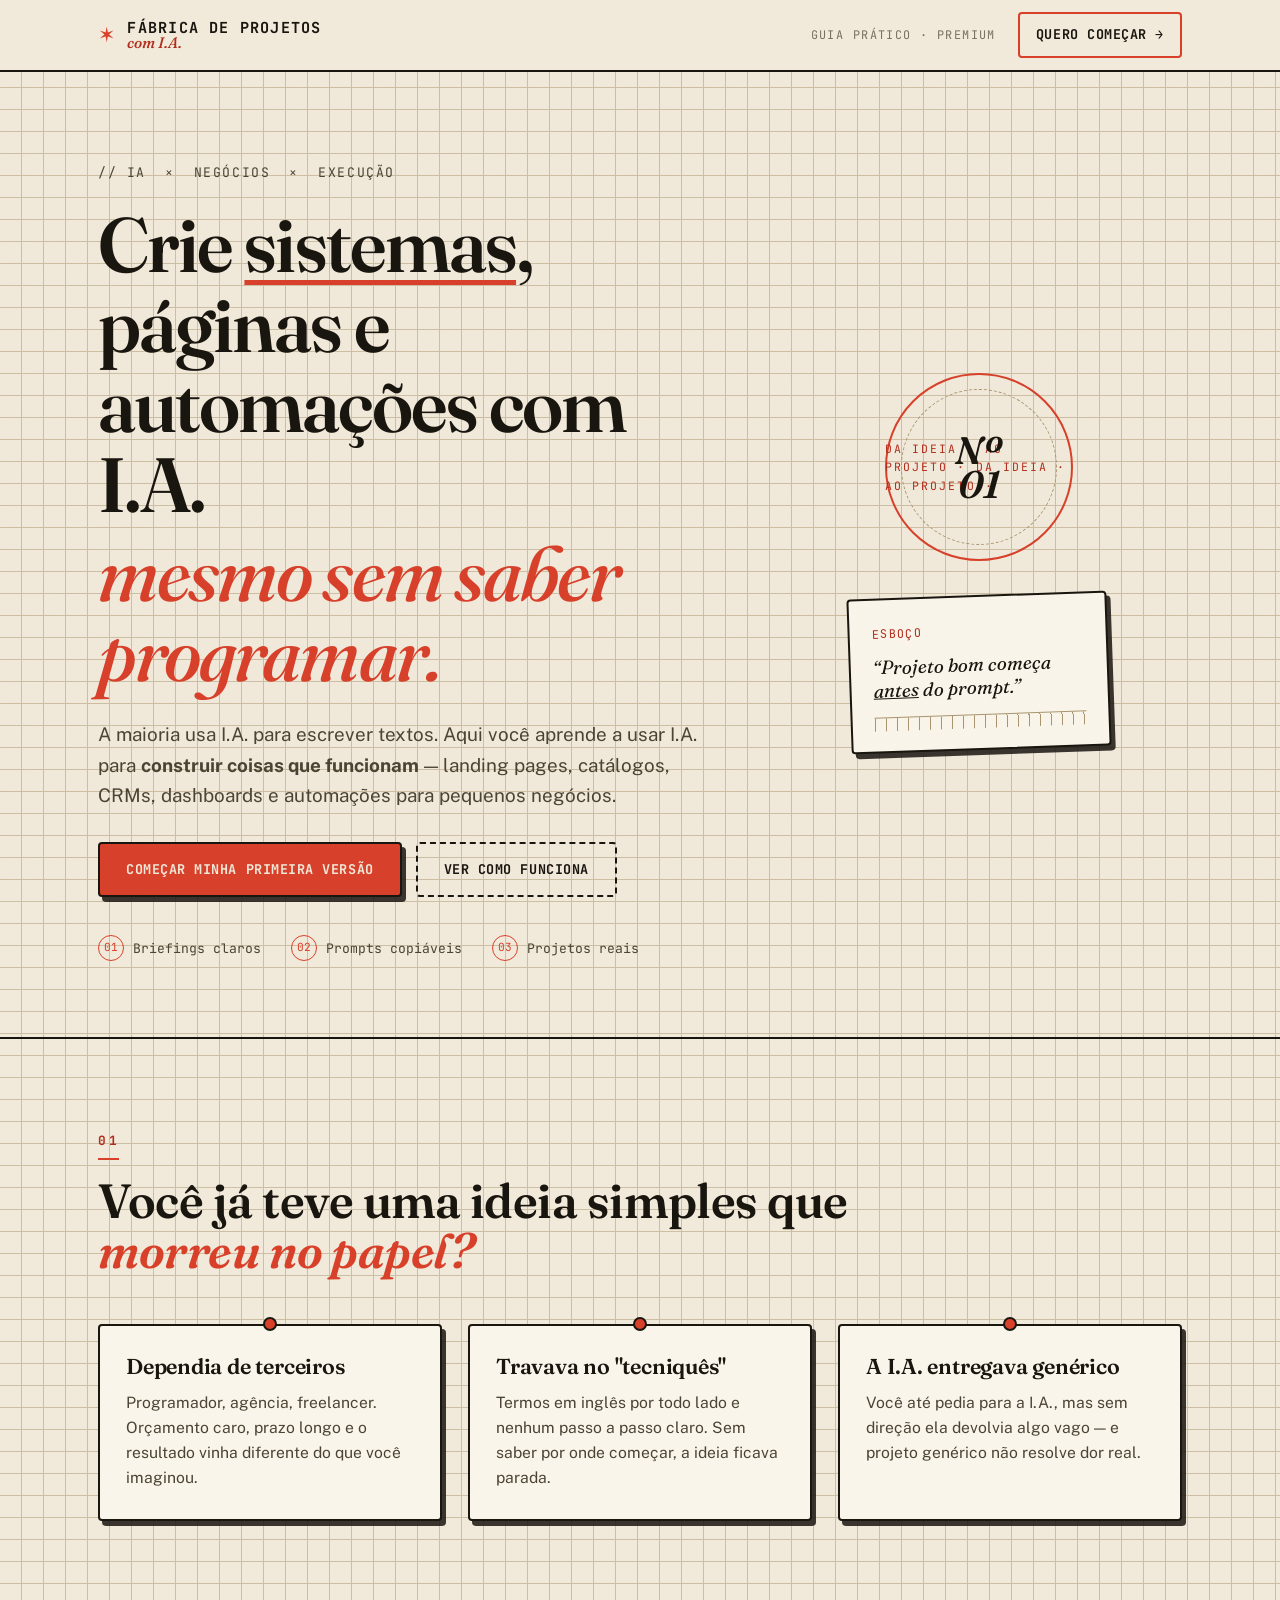
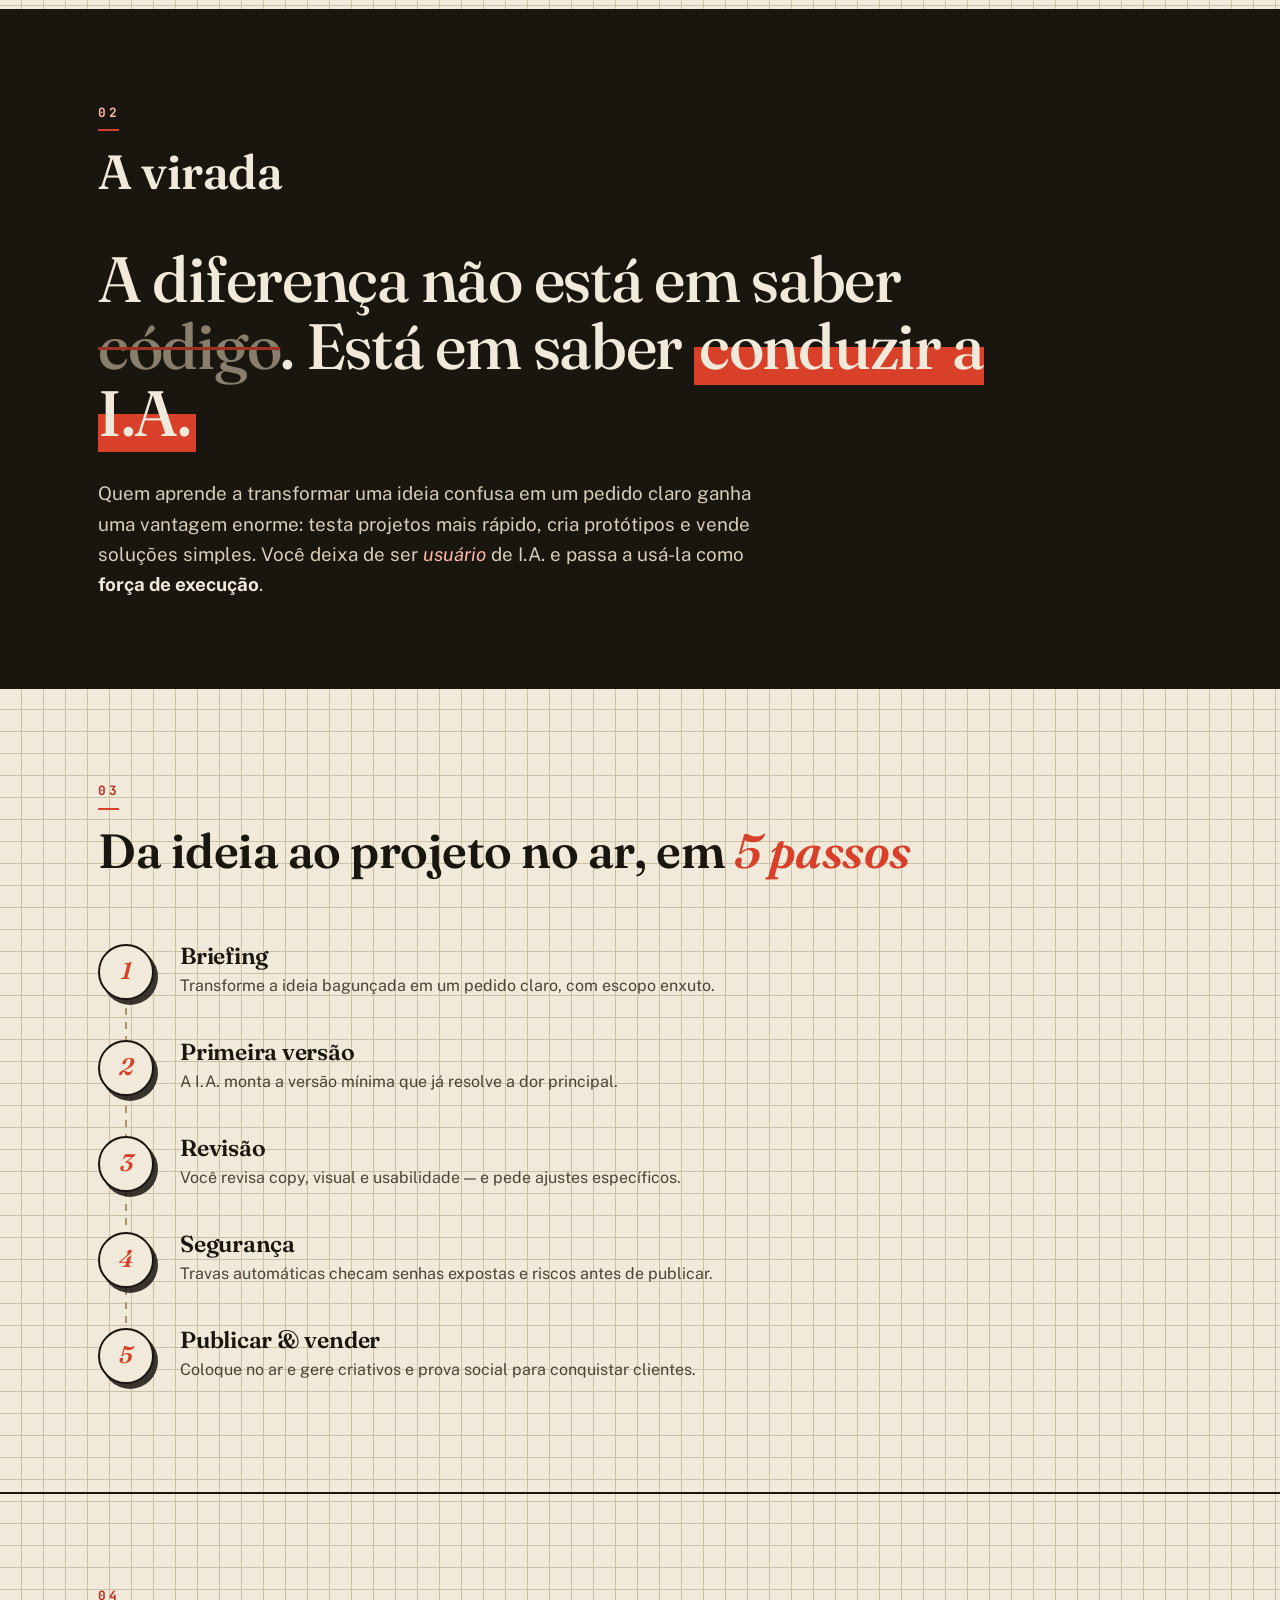
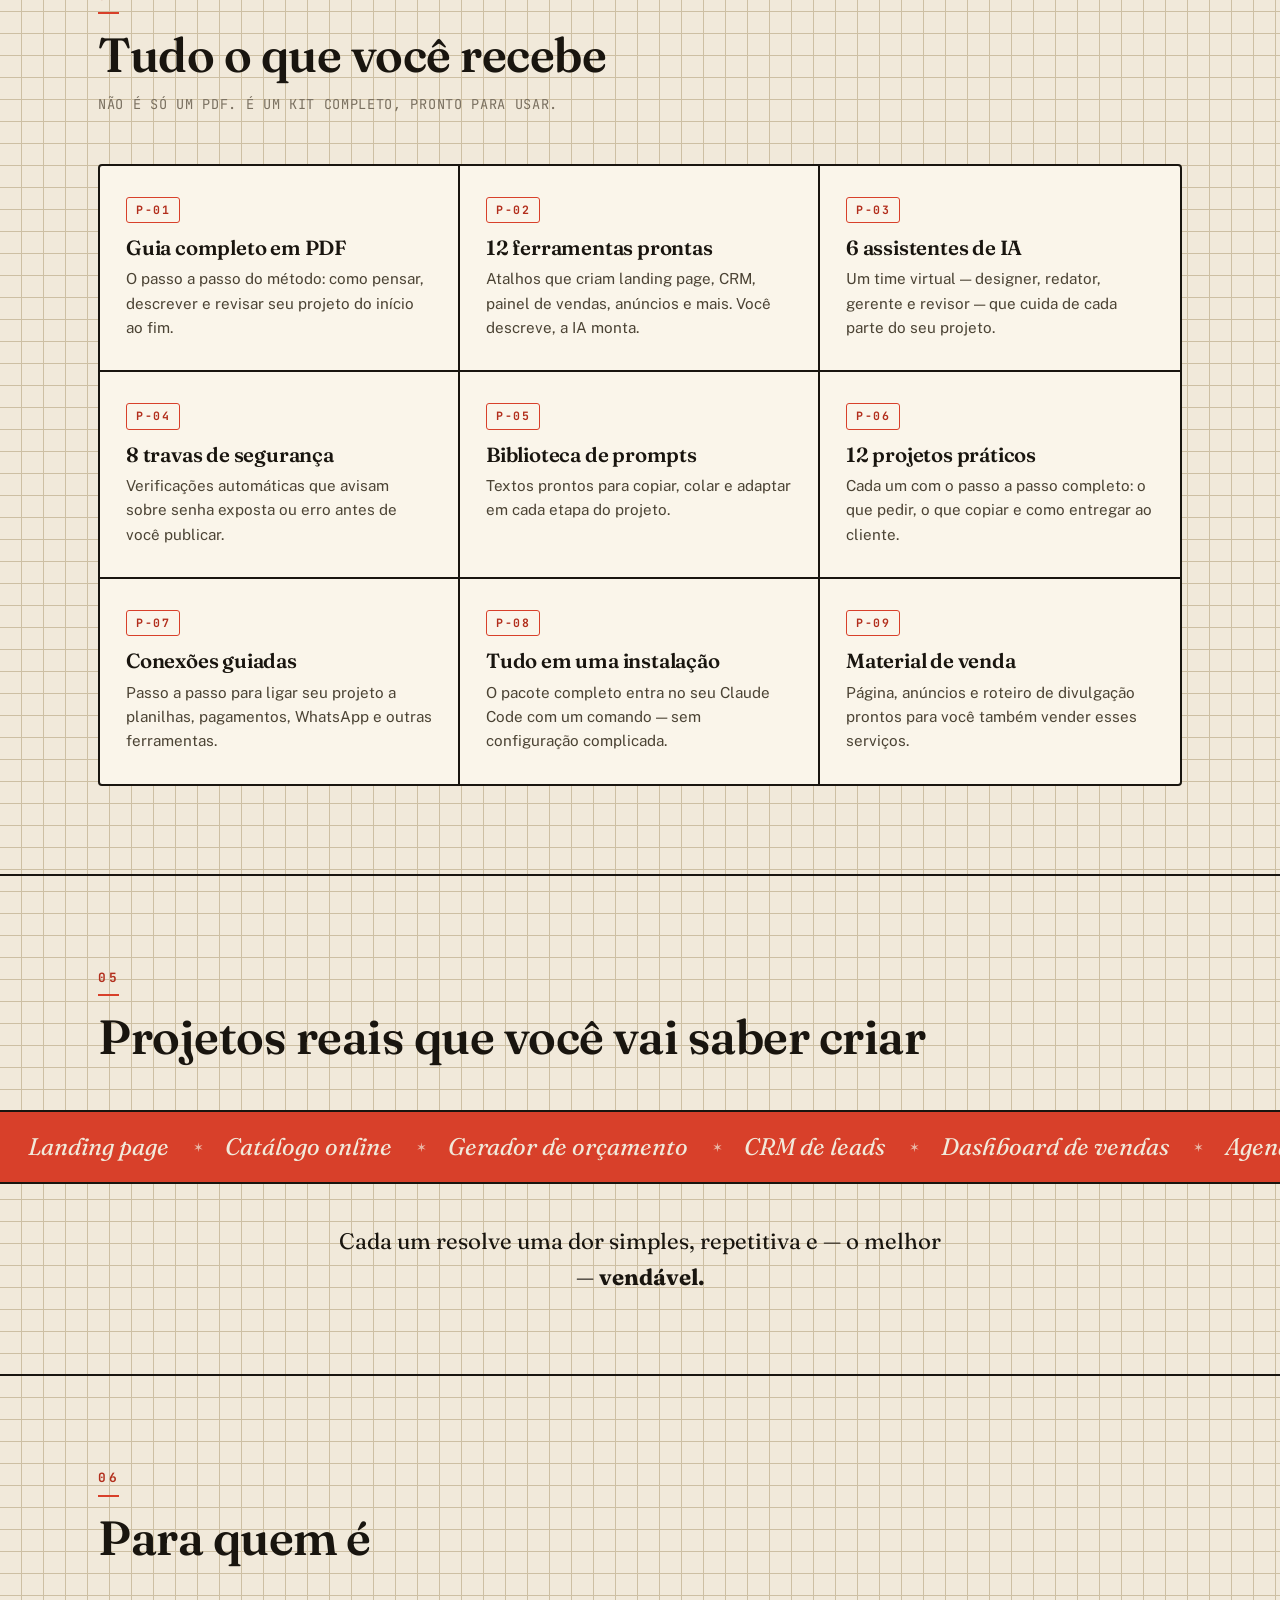
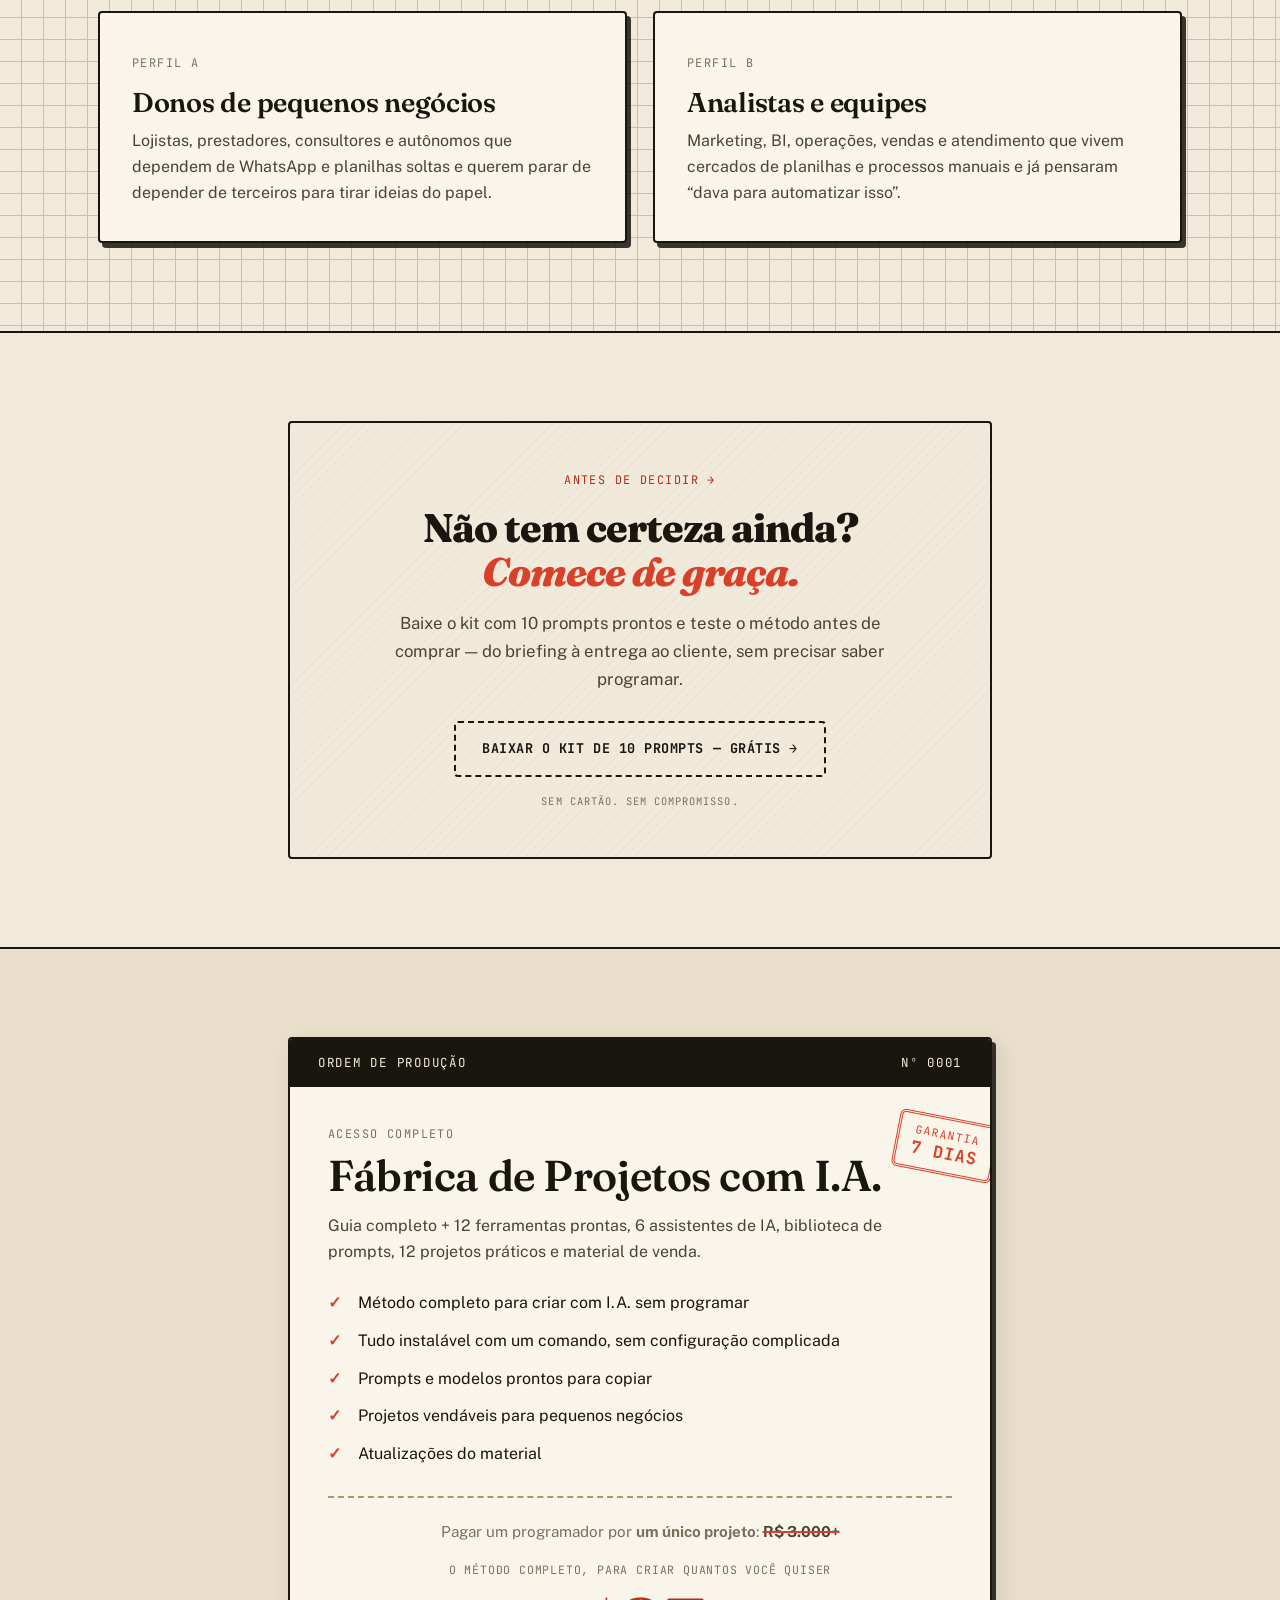
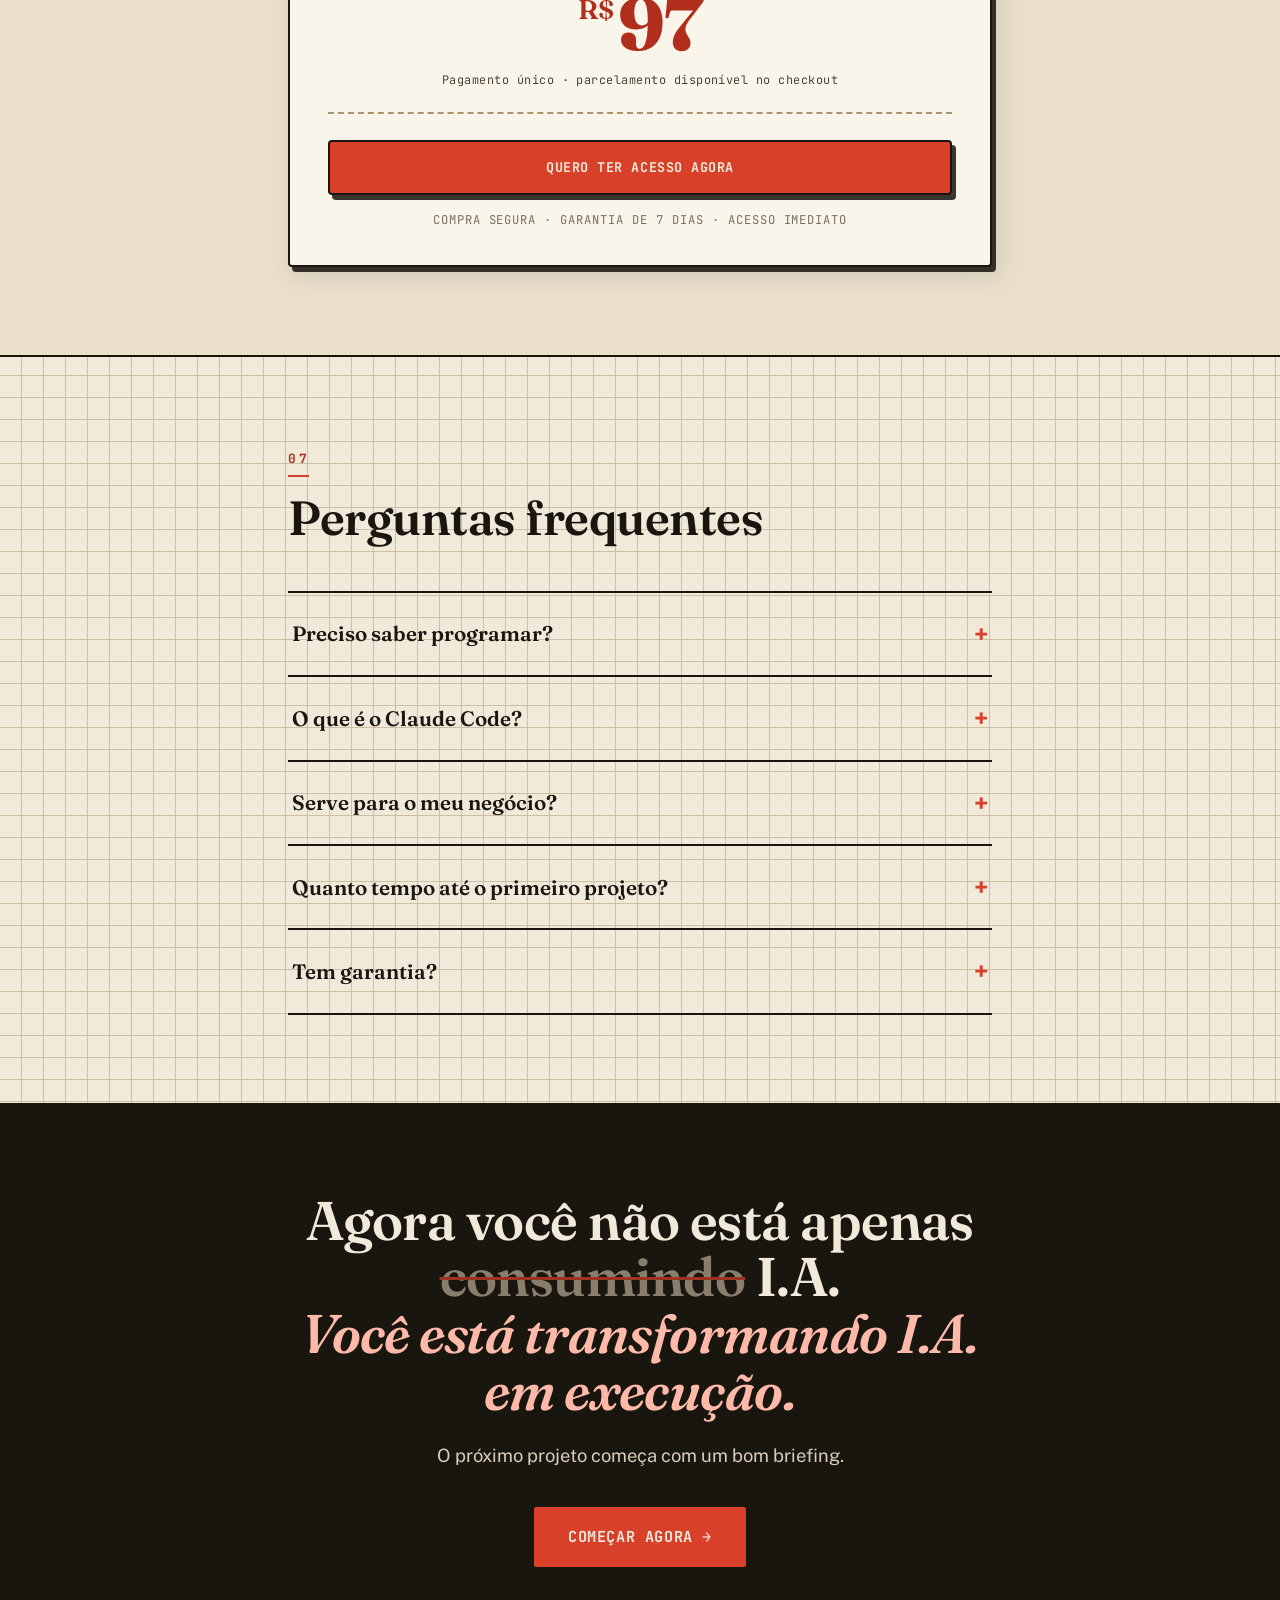
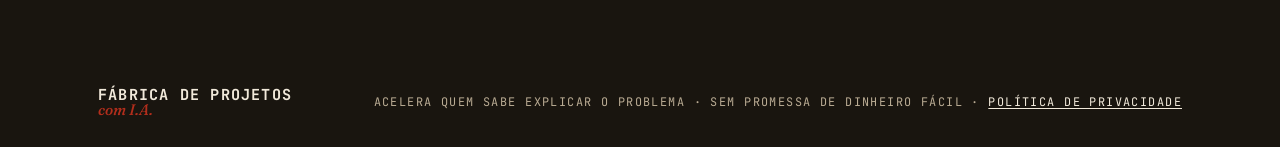
==== commit 05b2b0e8: "Adiciona preco visivel na oferta (R$97) com ancoragem honesta por custo de mercado" ====
--- a/marketing/landing-page/index.html
+++ b/marketing/landing-page/index.html
@@ -237,14 +237,27 @@
         <div class="wo-body">
           <p class="mono-tag">acesso completo</p>
           <h2>Fábrica de Projetos com I.A.</h2>
-          <p class="wo-desc">Guia Premium + plugin com 12 skills, 6 subagents, 8 hooks, biblioteca de prompts, 12 projetos práticos e material de venda.</p>
+          <p class="wo-desc">Guia completo + 12 ferramentas prontas, 6 assistentes de IA, biblioteca de prompts, 12 projetos práticos e material de venda.</p>
           <ul class="wo-list">
             <li>Método completo para criar com I.A. sem programar</li>
-            <li>Plugin instalável no Claude Code</li>
+            <li>Tudo instalável com um comando, sem configuração complicada</li>
             <li>Prompts e modelos prontos para copiar</li>
             <li>Projetos vendáveis para pequenos negócios</li>
             <li>Atualizações do material</li>
           </ul>
+
+          <div class="wo-price">
+            <p class="wo-price-compare">
+              Pagar um programador por <strong>um único projeto</strong>:
+              <span class="strike">R$&nbsp;3.000+</span>
+            </p>
+            <div class="wo-price-now">
+              <span class="wo-price-label">O método completo, para criar quantos você quiser</span>
+              <p class="wo-price-tag"><span class="cur">R$</span><span class="num">97</span></p>
+              <span class="wo-price-parc">Pagamento único · parcelamento disponível no checkout</span>
+            </div>
+          </div>
+
           <a href="https://pay.kiwify.com.br/PPE0G02" class="btn btn-solid btn-block">Quero ter acesso agora</a>
           <p class="wo-guarantee">Compra segura · Garantia de 7 dias · Acesso imediato</p>
         </div>
--- a/marketing/landing-page/styles.css
+++ b/marketing/landing-page/styles.css
@@ -290,6 +290,16 @@
 .wo-list { list-style: none; display: grid; gap: 12px; margin-bottom: 30px; }
 .wo-list li { padding-left: 30px; position: relative; }
 .wo-list li::before { content: "✓"; position: absolute; left: 0; top: 0; color: var(--accent); font-weight: 800; font-family: var(--mono); }
+
+/* bloco de preço — estilo recibo */
+.wo-price { border-top: 2px dashed var(--line-strong); border-bottom: 2px dashed var(--line-strong); margin: 0 0 26px; padding: 22px 0; text-align: center; }
+.wo-price-compare { font-size: 0.95rem; color: var(--muted); margin-bottom: 16px; }
+.wo-price-compare .strike { color: var(--ink-soft); font-weight: 700; text-decoration-thickness: 2px; opacity: 1; }
+.wo-price-label { display: block; font-family: var(--mono); font-size: 0.72rem; letter-spacing: 0.07em; text-transform: uppercase; color: var(--muted); margin-bottom: 8px; }
+.wo-price-tag { display: flex; align-items: flex-start; justify-content: center; gap: 4px; color: var(--accent-ink); line-height: 1; margin-bottom: 10px; }
+.wo-price-tag .cur { font-family: var(--serif); font-size: 1.7rem; font-weight: 600; margin-top: 0.55rem; }
+.wo-price-tag .num { font-family: var(--serif); font-size: 4.6rem; font-weight: 800; letter-spacing: -0.02em; }
+.wo-price-parc { display: block; font-family: var(--mono); font-size: 0.74rem; letter-spacing: 0.04em; color: var(--ink-soft); }
 .wo-guarantee { font-family: var(--mono); font-size: 0.76rem; letter-spacing: 0.08em; text-transform: uppercase; color: var(--muted); margin-top: 16px; text-align: center; }
 .wo-stamp { position: absolute; top: 78px; right: -6px; transform: rotate(11deg); border: 3px double var(--accent); color: var(--accent); font-family: var(--mono); font-size: 0.7rem; letter-spacing: 0.1em; text-transform: uppercase; text-align: center; padding: 8px 14px; border-radius: 6px; line-height: 1.3; background: rgba(250,245,234,0.7); }
 .wo-stamp b { font-size: 1.05rem; }
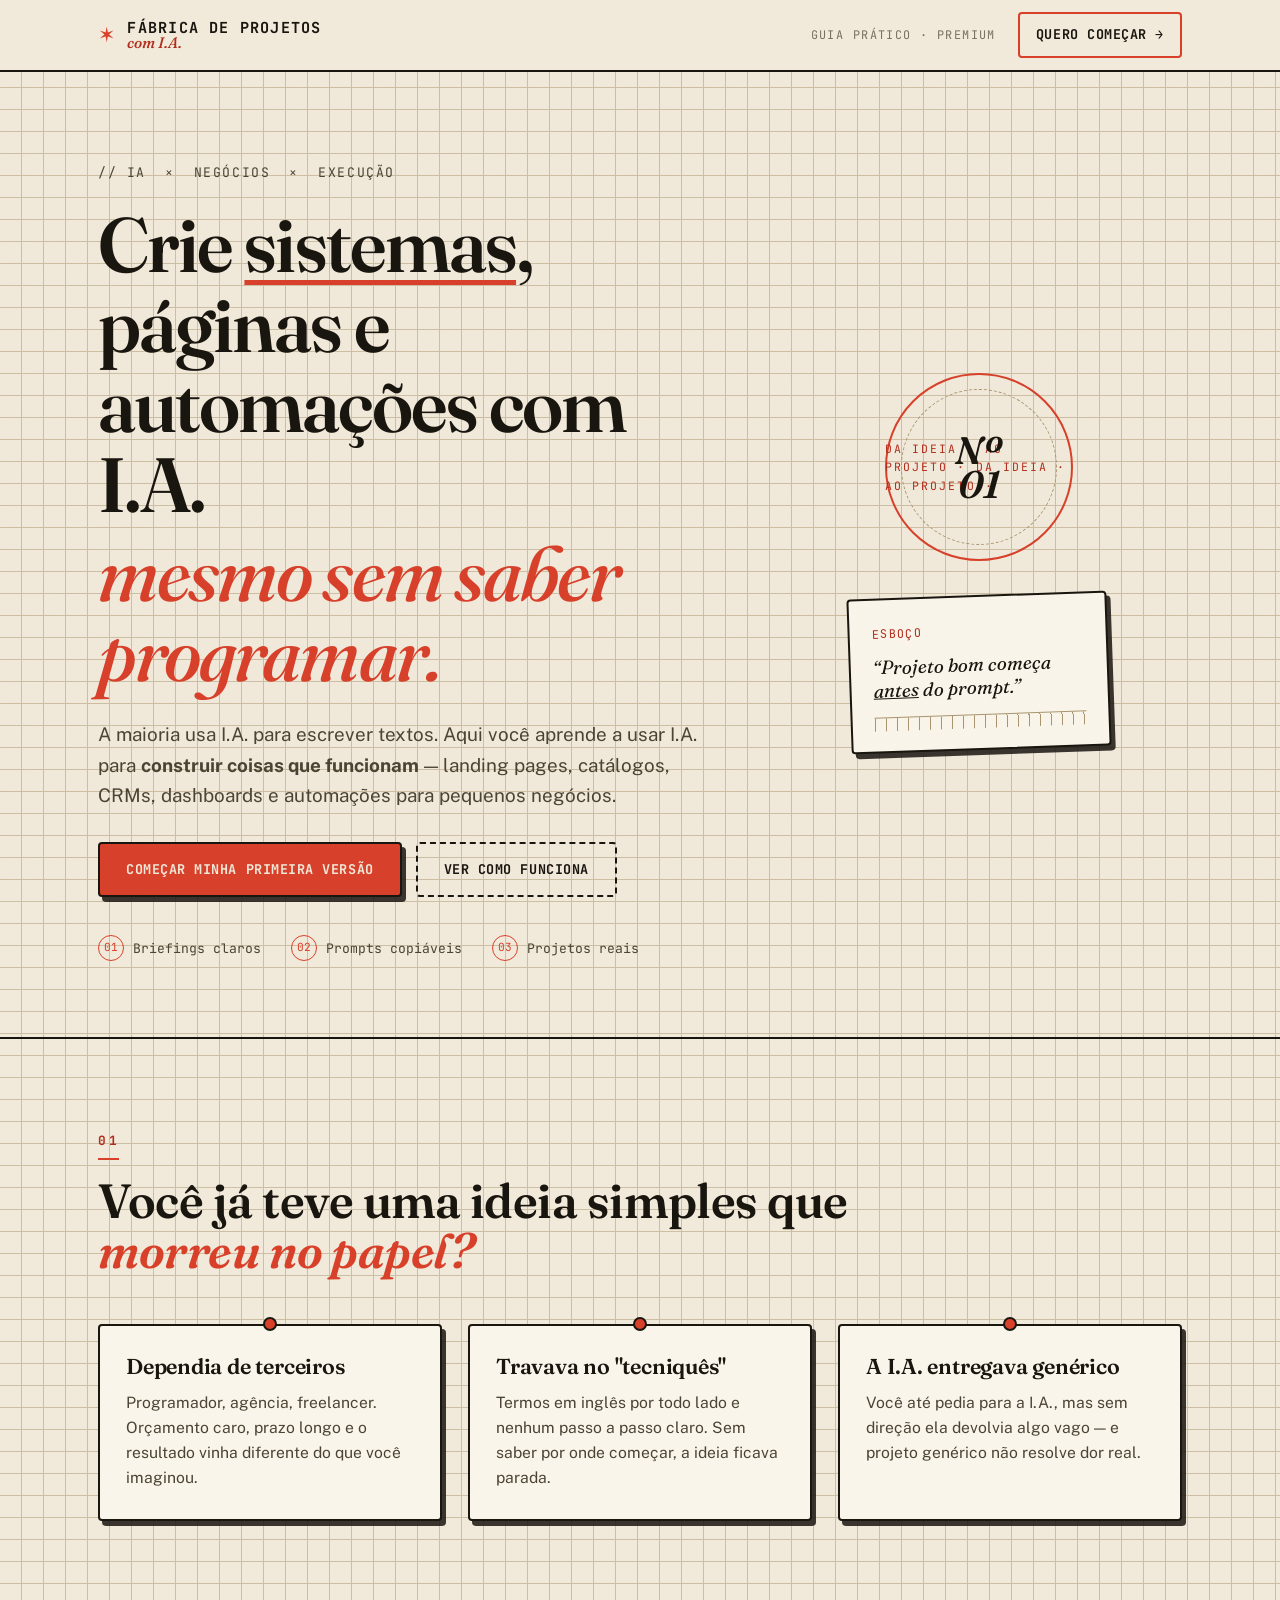
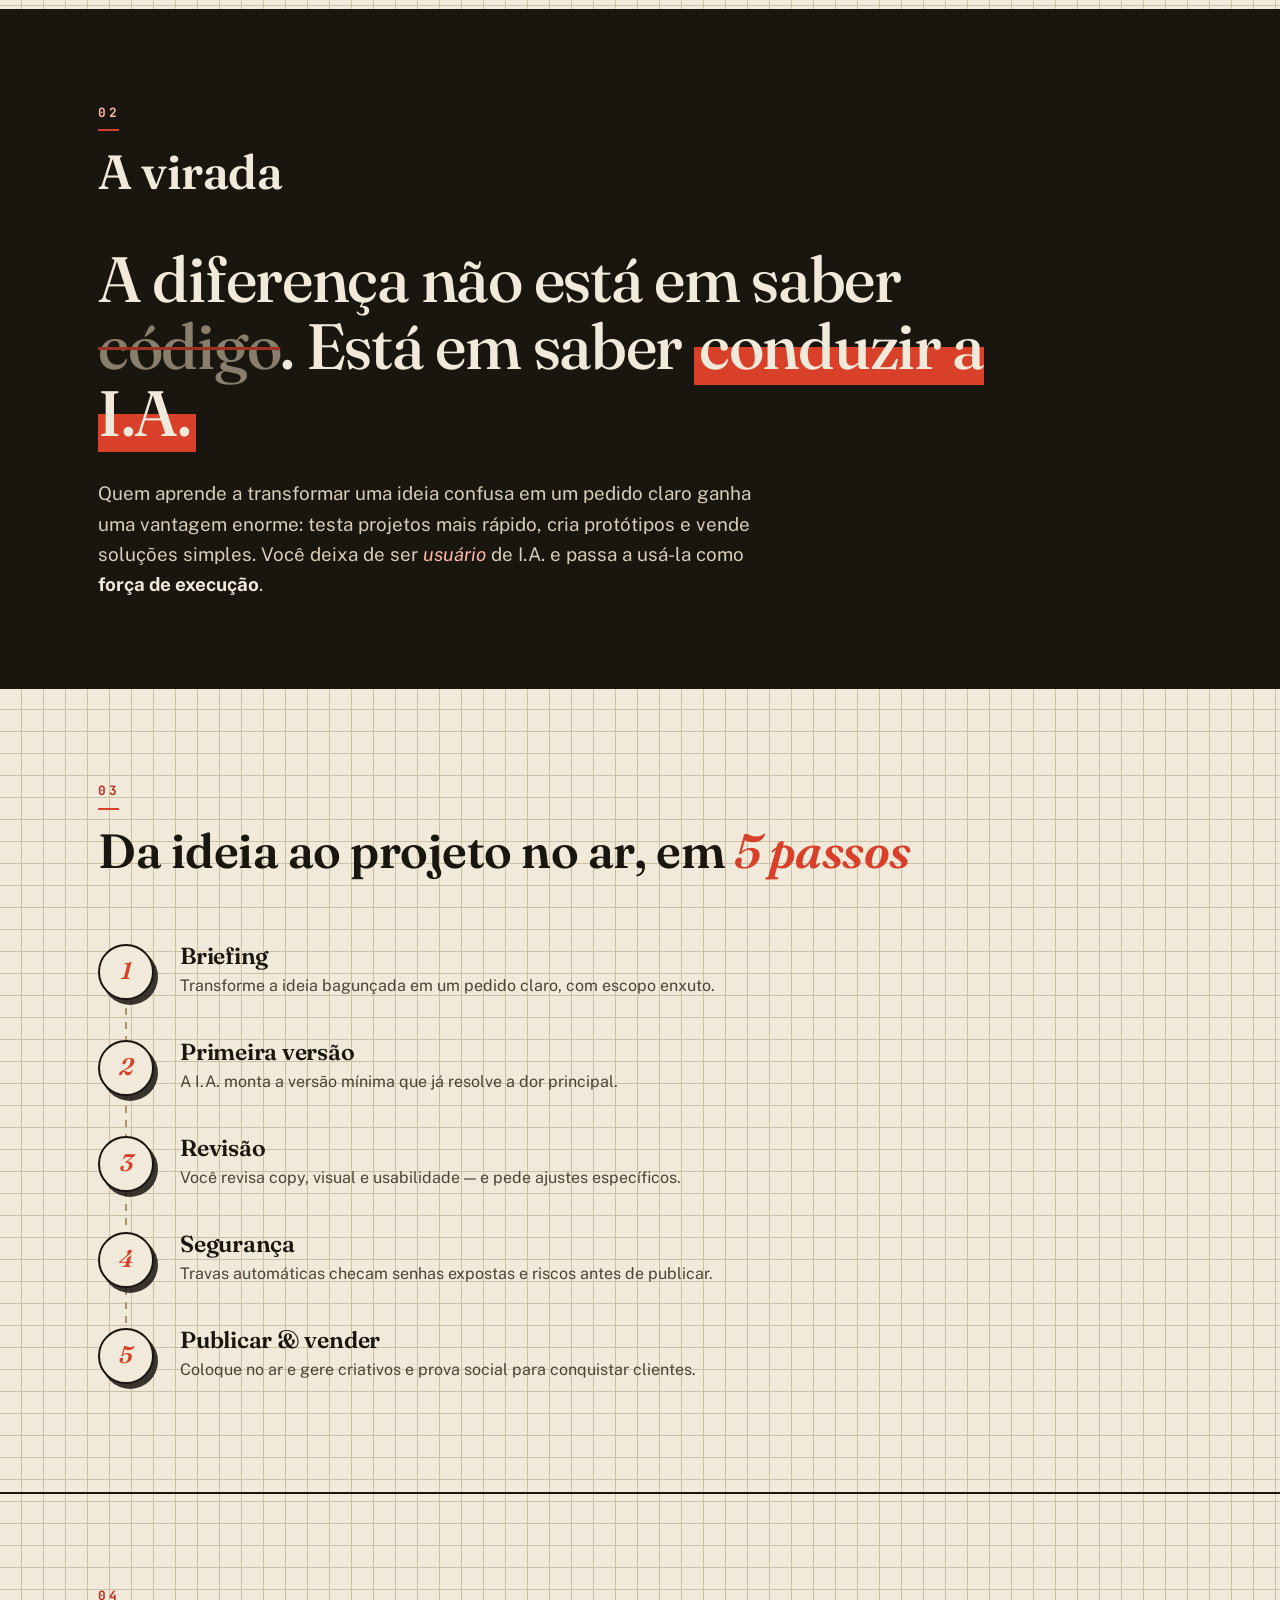
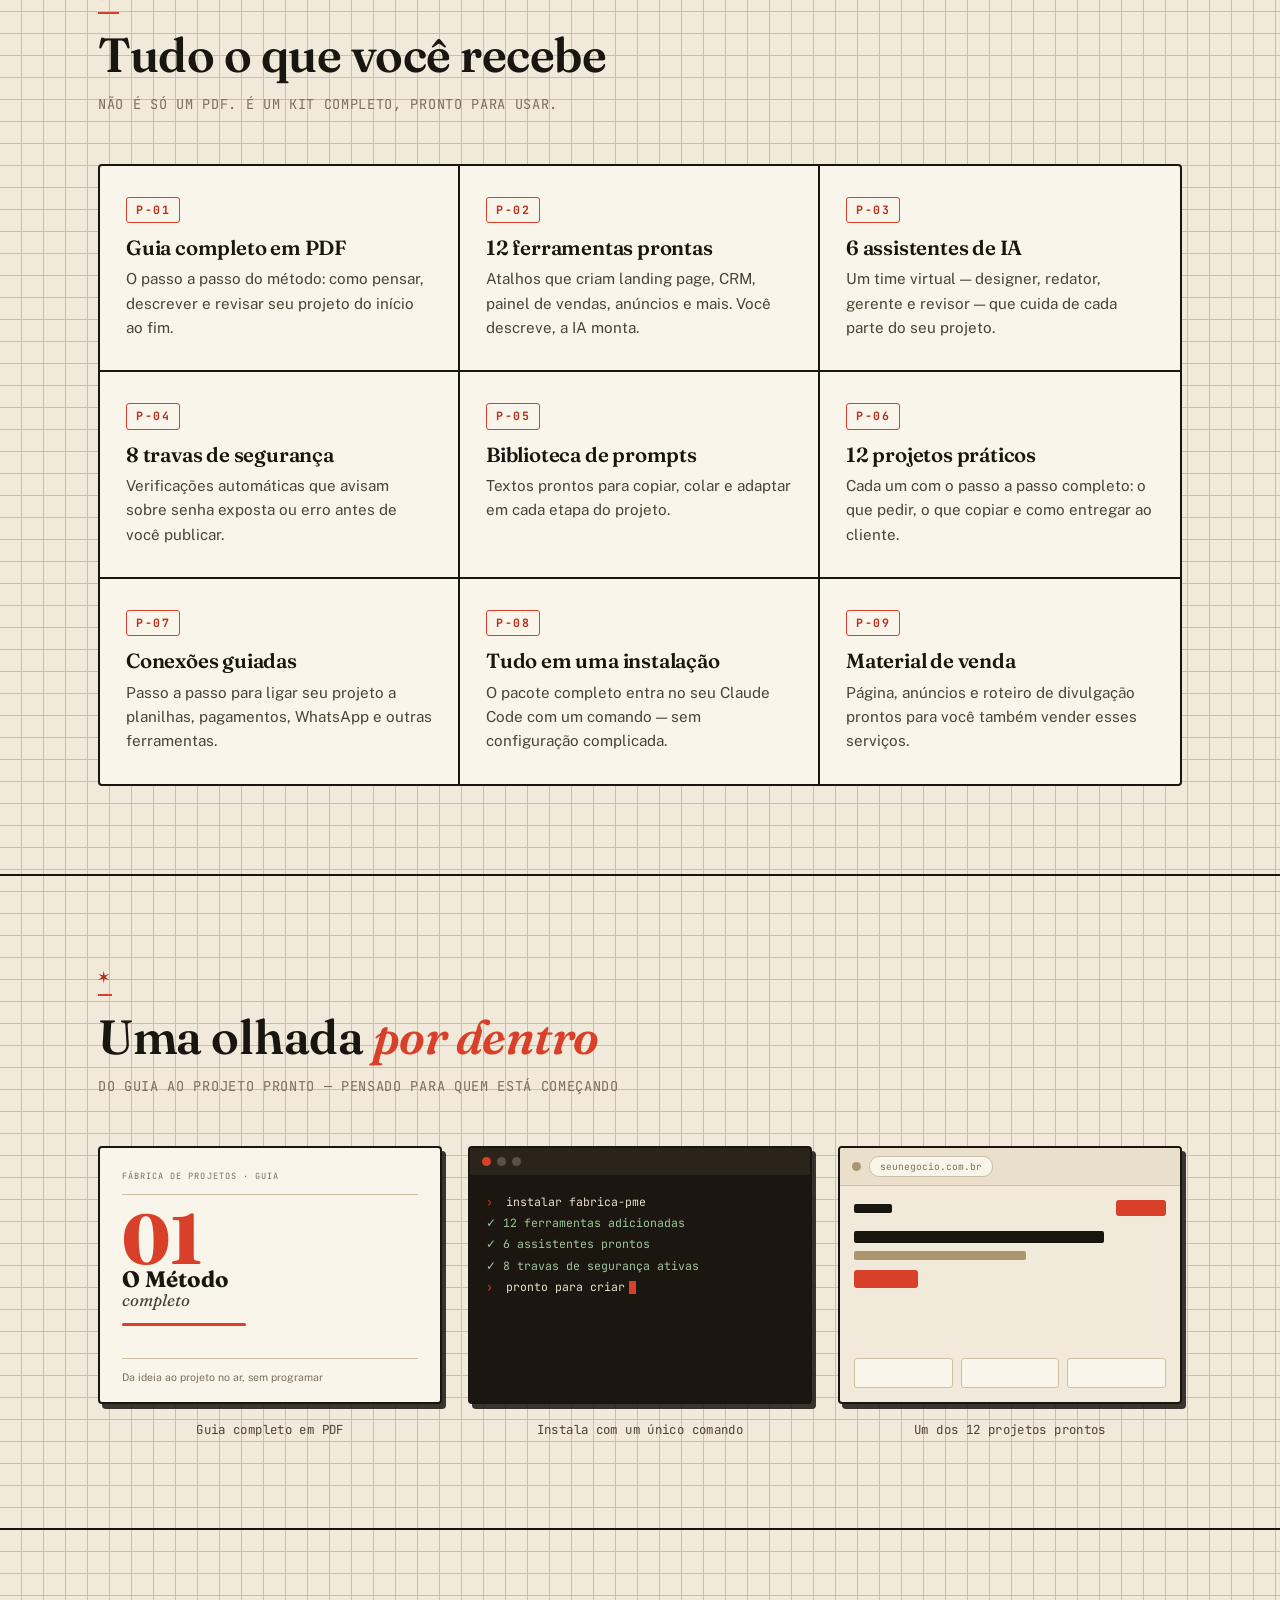
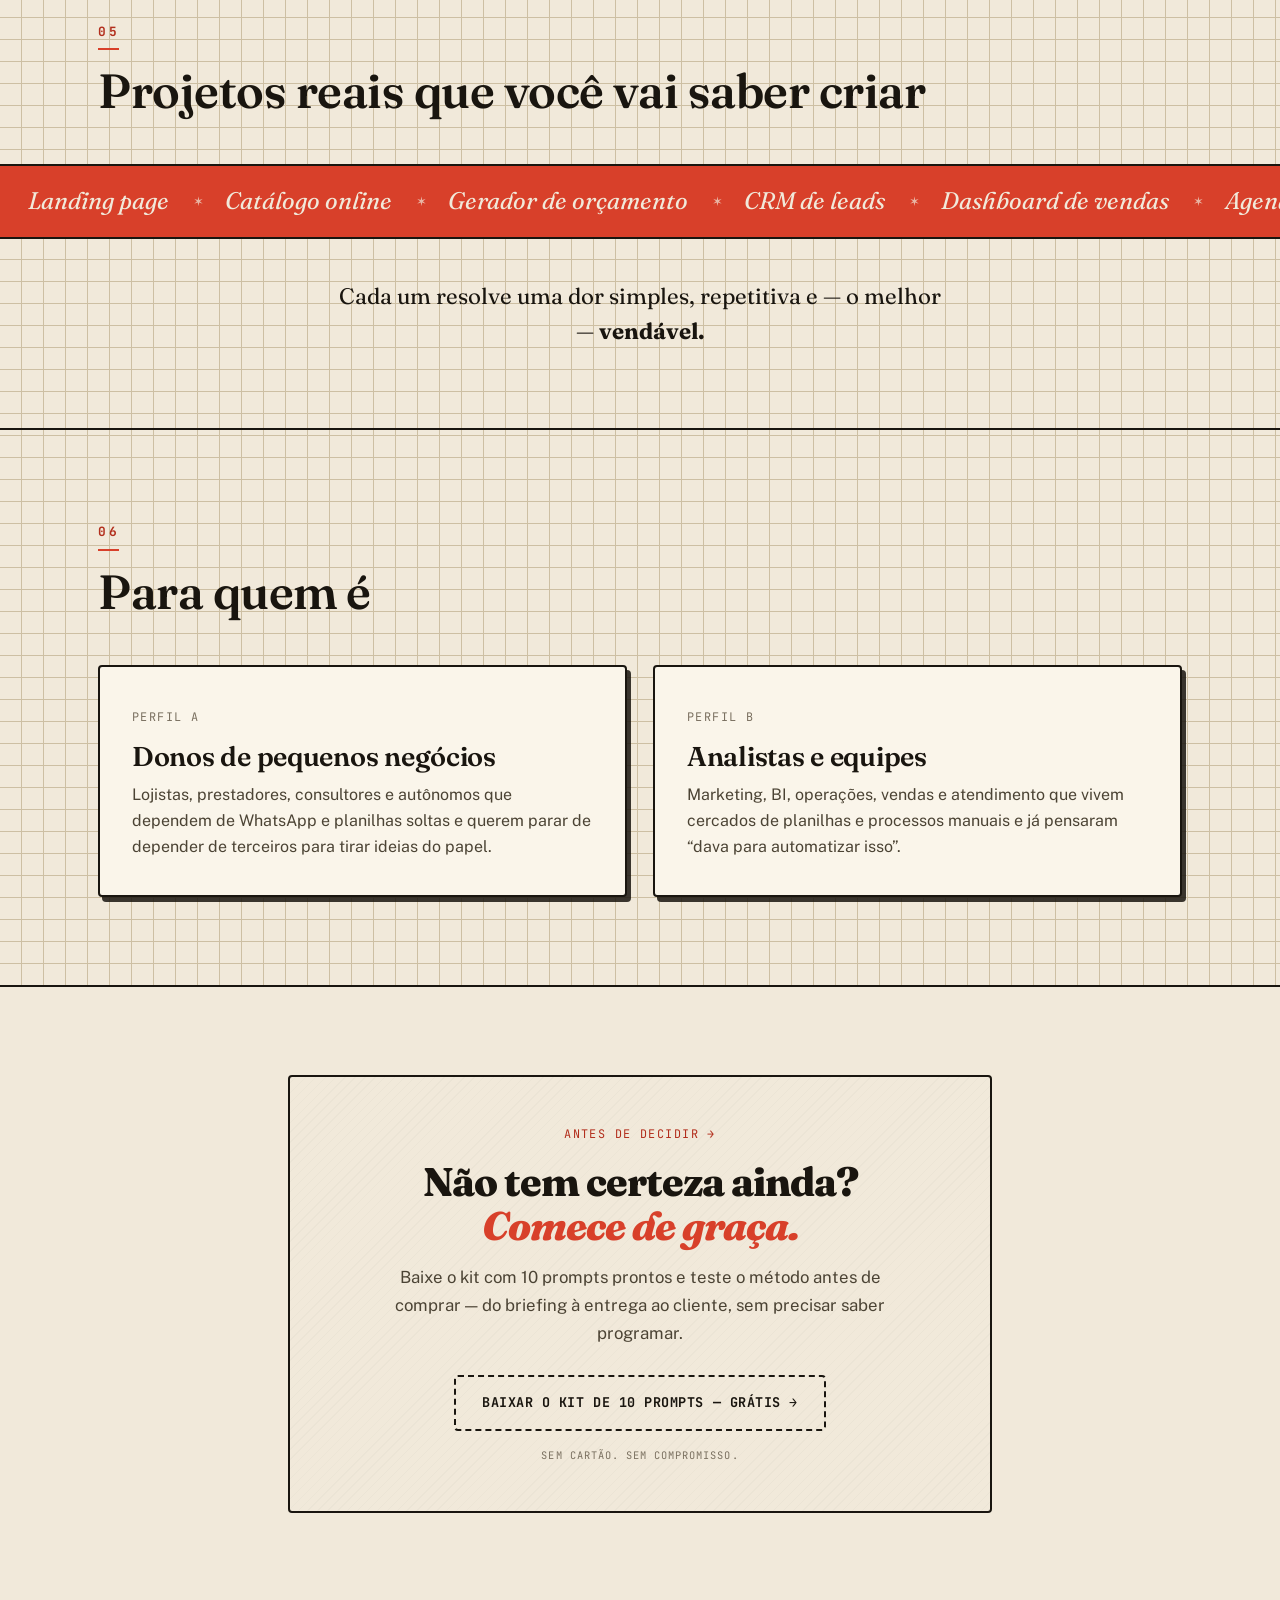
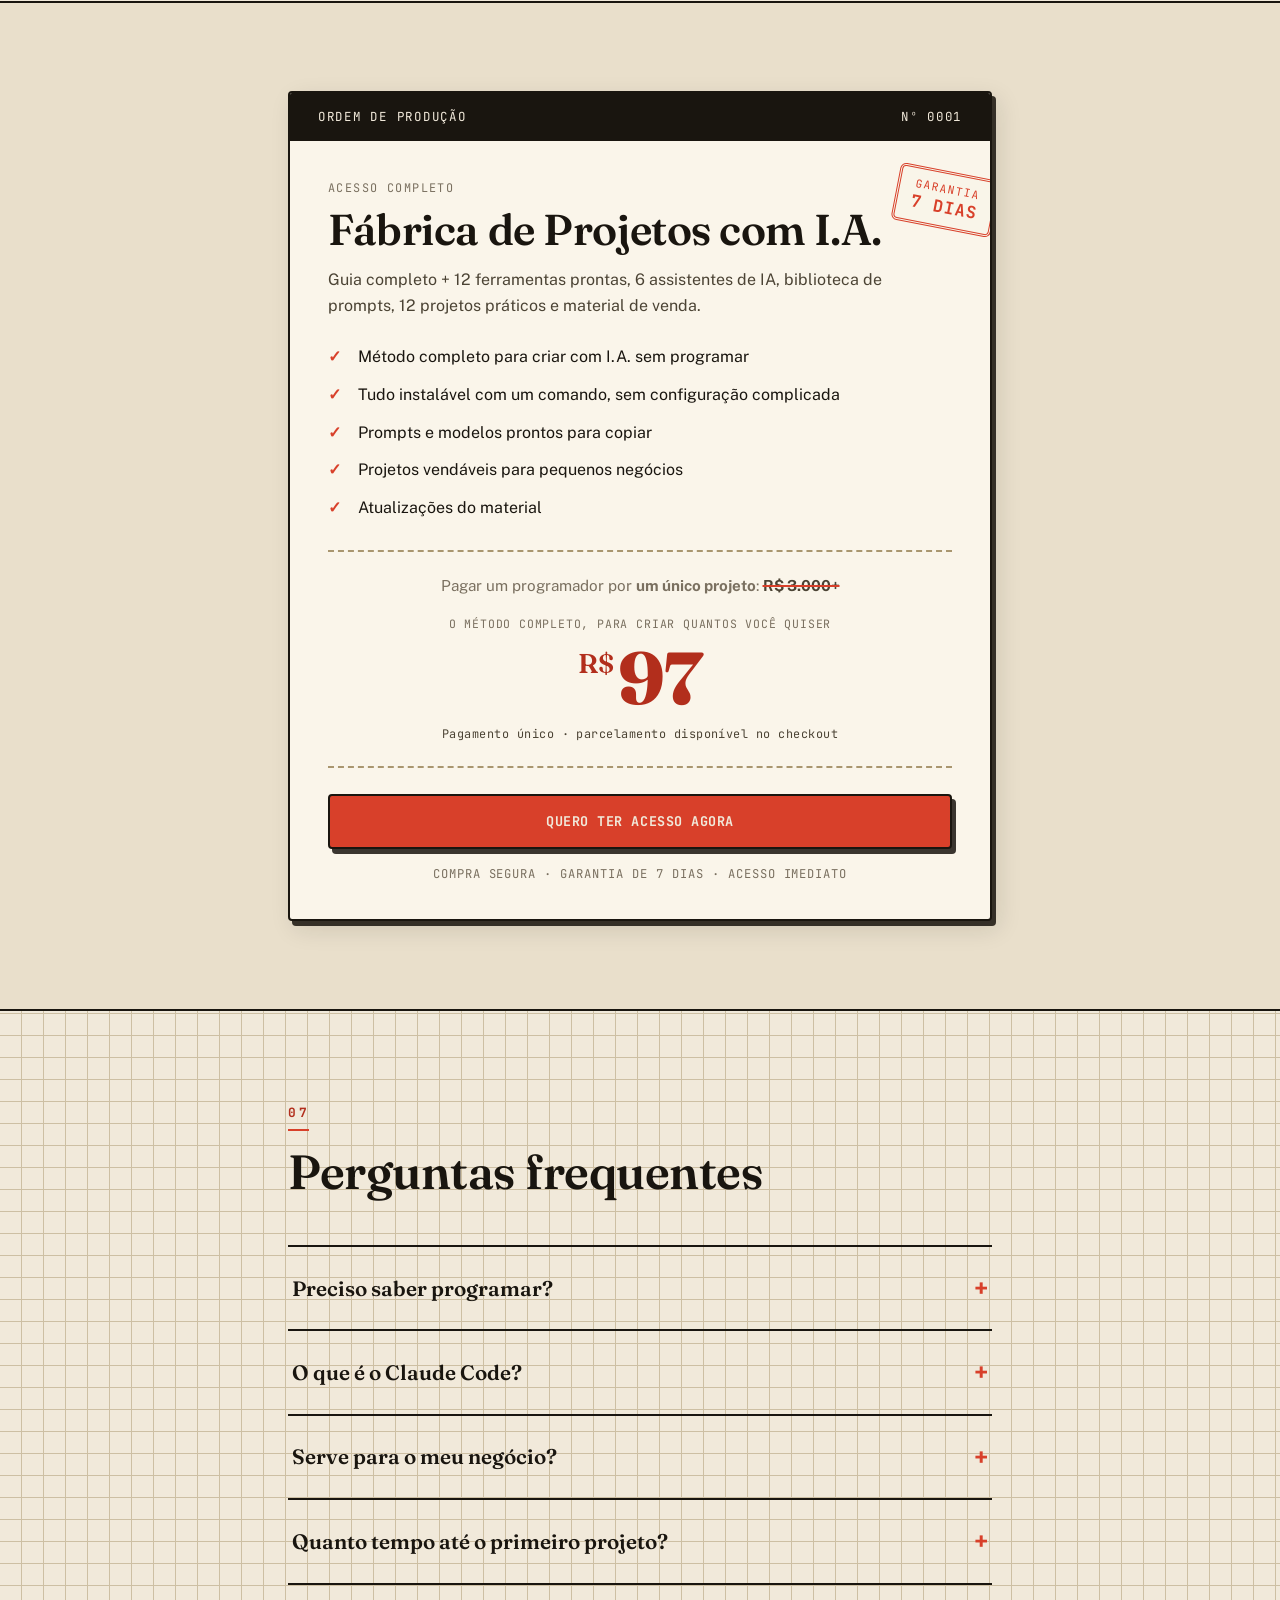
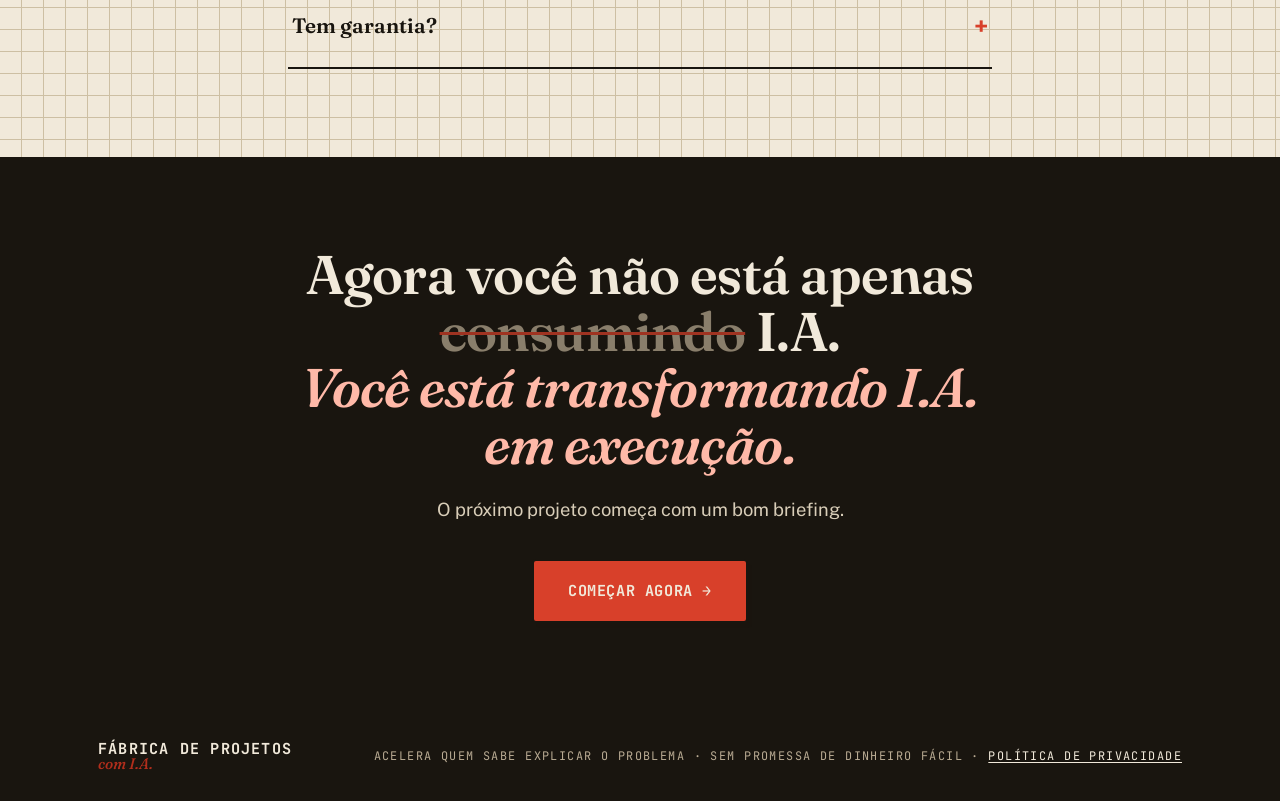
==== commit d852b5b6: "Adiciona secao 'por dentro' com mockups do produto (guia, instalacao, projeto)" ====
--- a/marketing/landing-page/index.html
+++ b/marketing/landing-page/index.html
@@ -172,6 +172,64 @@
     </div>
   </section>
 
+  <!-- 04B — VEJA POR DENTRO -->
+  <section class="section section-dentro">
+    <div class="container">
+      <header class="sec-head reveal">
+        <span class="sec-no">✶</span>
+        <h2>Uma olhada <em>por dentro</em></h2>
+        <p class="sec-note">Do guia ao projeto pronto — pensado para quem está começando</p>
+      </header>
+      <div class="dentro-grid">
+
+        <figure class="dentro-item reveal">
+          <div class="mk mk-guia" aria-hidden="true">
+            <span class="mk-guia-top">FÁBRICA DE PROJETOS · GUIA</span>
+            <span class="mk-guia-num">01</span>
+            <span class="mk-guia-ttl">O Método<em>completo</em></span>
+            <span class="mk-guia-rule"></span>
+            <span class="mk-guia-foot">Da ideia ao projeto no ar, sem programar</span>
+          </div>
+          <figcaption>Guia completo em PDF</figcaption>
+        </figure>
+
+        <figure class="dentro-item reveal d1">
+          <div class="mk mk-term" aria-hidden="true">
+            <div class="mk-term-bar"><span></span><span></span><span></span></div>
+            <div class="mk-term-body">
+              <p><span class="pr">›</span> instalar fabrica-pme</p>
+              <p class="ok">✓ 12 ferramentas adicionadas</p>
+              <p class="ok">✓ 6 assistentes prontos</p>
+              <p class="ok">✓ 8 travas de segurança ativas</p>
+              <p class="cur"><span class="pr">›</span> pronto para criar<span class="cursor"></span></p>
+            </div>
+          </div>
+          <figcaption>Instala com um único comando</figcaption>
+        </figure>
+
+        <figure class="dentro-item reveal d2">
+          <div class="mk mk-proj" aria-hidden="true">
+            <div class="mk-proj-bar"><span class="dot"></span><span class="url">seunegocio.com.br</span></div>
+            <div class="mk-proj-body">
+              <div class="mk-proj-head">
+                <span class="mk-proj-logo"></span>
+                <span class="mk-proj-cta"></span>
+              </div>
+              <div class="mk-proj-hero">
+                <span class="l l1"></span>
+                <span class="l l2"></span>
+                <span class="mk-proj-btn"></span>
+              </div>
+              <div class="mk-proj-cards"><span></span><span></span><span></span></div>
+            </div>
+          </div>
+          <figcaption>Um dos 12 projetos prontos</figcaption>
+        </figure>
+
+      </div>
+    </div>
+  </section>
+
   <!-- 05 — PROJETOS (marquee) -->
   <section class="section section-projetos">
     <div class="container">
--- a/marketing/landing-page/styles.css
+++ b/marketing/landing-page/styles.css
@@ -220,6 +220,54 @@
 .peca h3 { font-size: 1.28rem; margin-bottom: 9px; }
 .peca p { color: var(--ink-soft); font-size: 0.95rem; }
 
+/* ===== 04B Veja por dentro — mockups ===== */
+.dentro-grid { display: grid; grid-template-columns: repeat(3, 1fr); gap: 26px; align-items: stretch; }
+.dentro-item { margin: 0; display: flex; flex-direction: column; gap: 16px; }
+.dentro-item figcaption { font-family: var(--mono); font-size: 0.78rem; letter-spacing: 0.03em; color: var(--ink-soft); text-align: center; }
+.mk { border: 2px solid var(--ink); border-radius: var(--radius); box-shadow: var(--shadow); overflow: hidden; aspect-ratio: 4 / 3; display: flex; }
+
+/* mockup — guia/capa */
+.mk-guia { background: var(--card); flex-direction: column; padding: 22px 22px 16px; }
+.mk-guia-top { font-family: var(--mono); font-size: 0.54rem; letter-spacing: 0.12em; color: var(--muted); text-transform: uppercase; border-bottom: 1px solid var(--line); padding-bottom: 10px; }
+.mk-guia-num { font-family: var(--serif); font-size: clamp(3rem, 7vw, 4.4rem); font-weight: 800; color: var(--accent); line-height: 0.85; margin-top: 14px; }
+.mk-guia-ttl { font-family: var(--serif); font-size: 1.4rem; font-weight: 700; line-height: 1.05; color: var(--ink); }
+.mk-guia-ttl em { display: block; font-style: italic; font-weight: 400; color: var(--ink-soft); font-size: 1.05rem; }
+.mk-guia-rule { height: 3px; width: 42%; background: var(--accent); border-radius: 2px; margin: 13px 0; }
+.mk-guia-foot { font-size: 0.66rem; color: var(--muted); margin-top: auto; border-top: 1px solid var(--line); padding-top: 10px; }
+
+/* mockup — terminal/instalação */
+.mk-term { background: #1b1710; flex-direction: column; }
+.mk-term-bar { background: #2a241b; padding: 9px 12px; display: flex; gap: 6px; }
+.mk-term-bar span { width: 9px; height: 9px; border-radius: 50%; background: #5a5142; }
+.mk-term-bar span:first-child { background: var(--accent); }
+.mk-term-body { padding: 16px; font-family: var(--mono); font-size: 0.72rem; line-height: 1.85; color: #e9dfcb; }
+.mk-term-body p { margin: 0; }
+.mk-term-body .pr { color: var(--accent); margin-right: 6px; }
+.mk-term-body .ok { color: #9fc59a; }
+.mk-term-body .cursor { display: inline-block; width: 7px; height: 13px; background: var(--accent); margin-left: 4px; vertical-align: middle; animation: blink 1.1s steps(2) infinite; }
+@keyframes blink { 50% { opacity: 0; } }
+
+/* mockup — projeto pronto */
+.mk-proj { background: var(--paper); flex-direction: column; }
+.mk-proj-bar { background: var(--paper-2); padding: 8px 12px; display: flex; align-items: center; gap: 8px; border-bottom: 1.5px solid var(--line); }
+.mk-proj-bar .dot { width: 9px; height: 9px; border-radius: 50%; background: var(--line-strong); flex: none; }
+.mk-proj-bar .url { font-family: var(--mono); font-size: 0.6rem; color: var(--muted); background: var(--card); border: 1px solid var(--line); border-radius: 10px; padding: 2px 10px; }
+.mk-proj-body { padding: 14px; display: flex; flex-direction: column; gap: 11px; flex: 1; }
+.mk-proj-head { display: flex; justify-content: space-between; align-items: center; }
+.mk-proj-logo { width: 38px; height: 9px; background: var(--ink); border-radius: 2px; }
+.mk-proj-cta { width: 50px; height: 16px; background: var(--accent); border-radius: 3px; }
+.mk-proj-hero { display: flex; flex-direction: column; gap: 8px; padding: 4px 0; }
+.mk-proj-hero .l { height: 9px; border-radius: 2px; background: var(--line-strong); }
+.mk-proj-hero .l1 { width: 80%; background: var(--ink); height: 12px; }
+.mk-proj-hero .l2 { width: 55%; }
+.mk-proj-btn { width: 64px; height: 18px; background: var(--accent); border-radius: 3px; margin-top: 2px; }
+.mk-proj-cards { display: grid; grid-template-columns: repeat(3,1fr); gap: 8px; margin-top: auto; }
+.mk-proj-cards span { height: 30px; background: var(--card); border: 1.5px solid var(--line); border-radius: 3px; }
+
+@media (max-width: 760px) {
+  .dentro-grid { grid-template-columns: 1fr; max-width: 360px; margin: 0 auto; }
+}
+
 /* ===== 05 Projetos — marquee ===== */
 .section-projetos { padding-bottom: 78px; }
 .marquee { overflow: hidden; border-top: 2px solid var(--ink); border-bottom: 2px solid var(--ink); background: var(--accent); padding: 16px 0; margin: 12px 0 40px; }
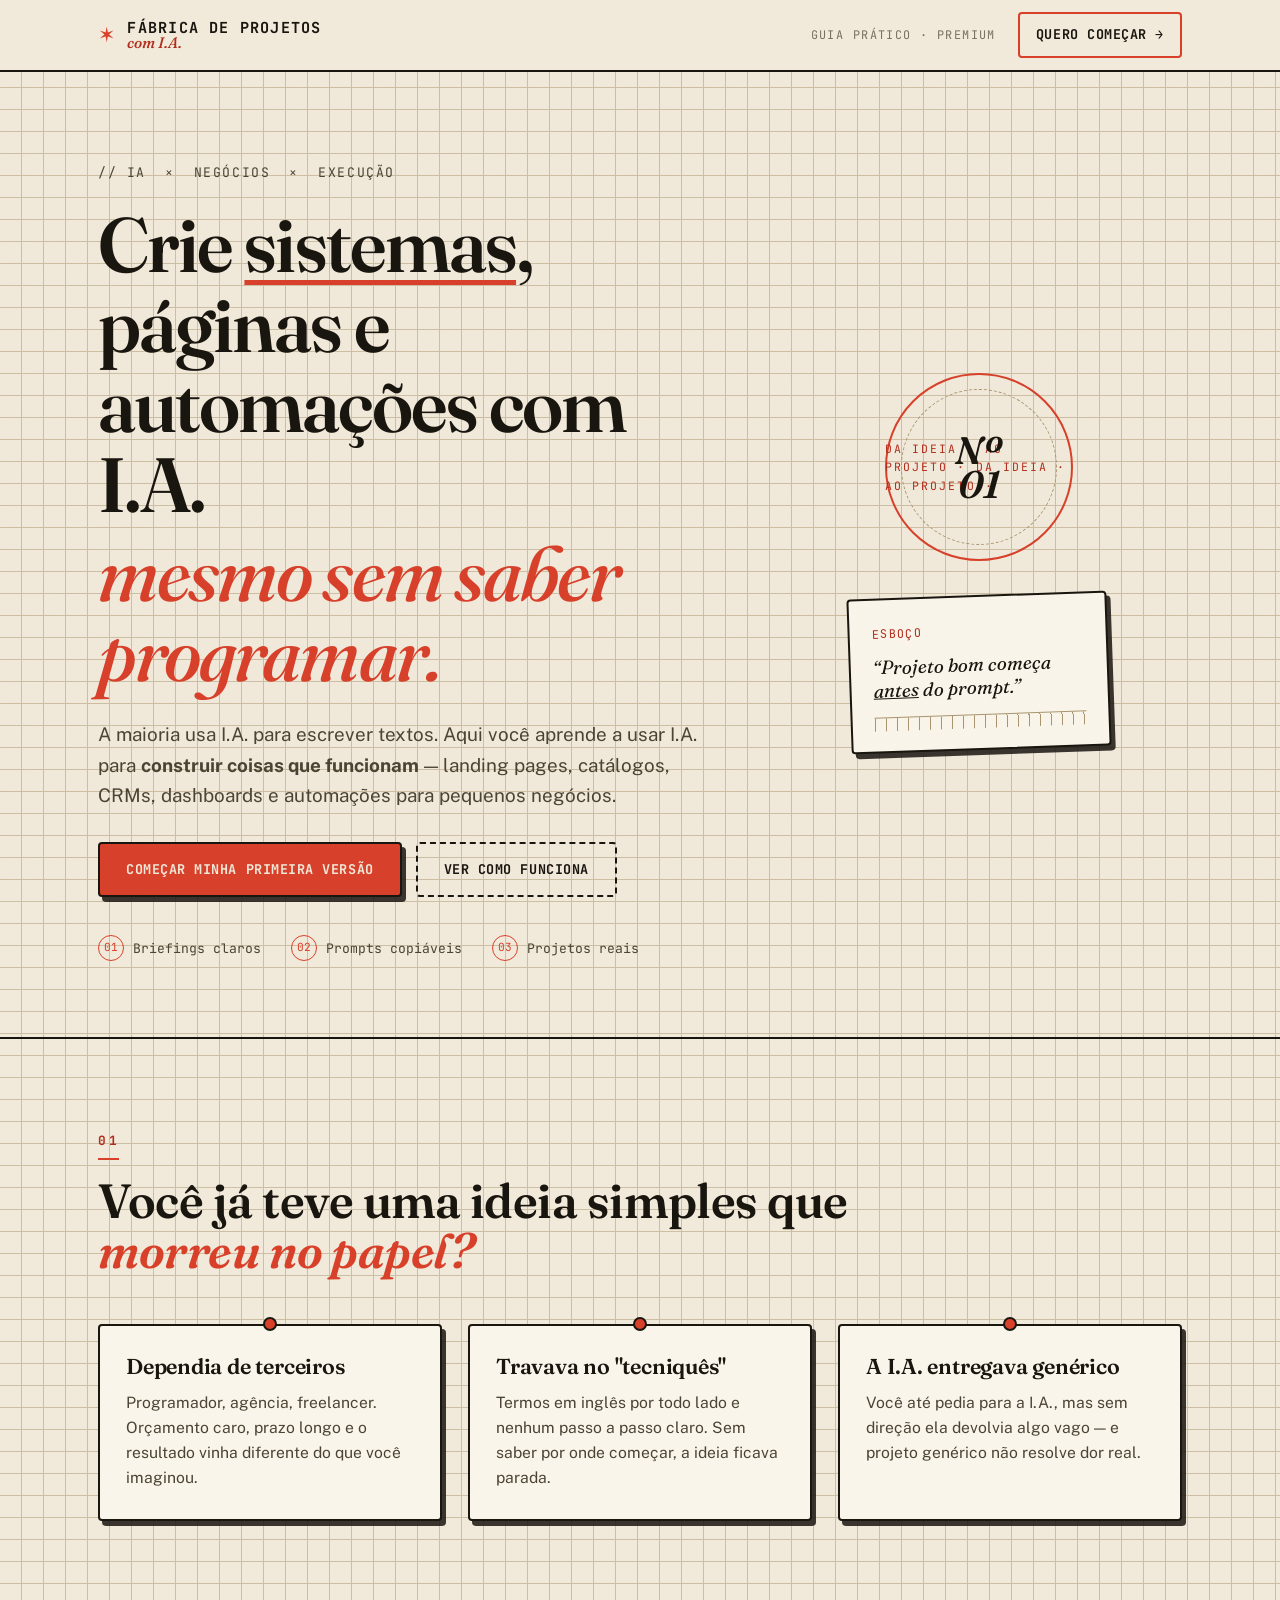
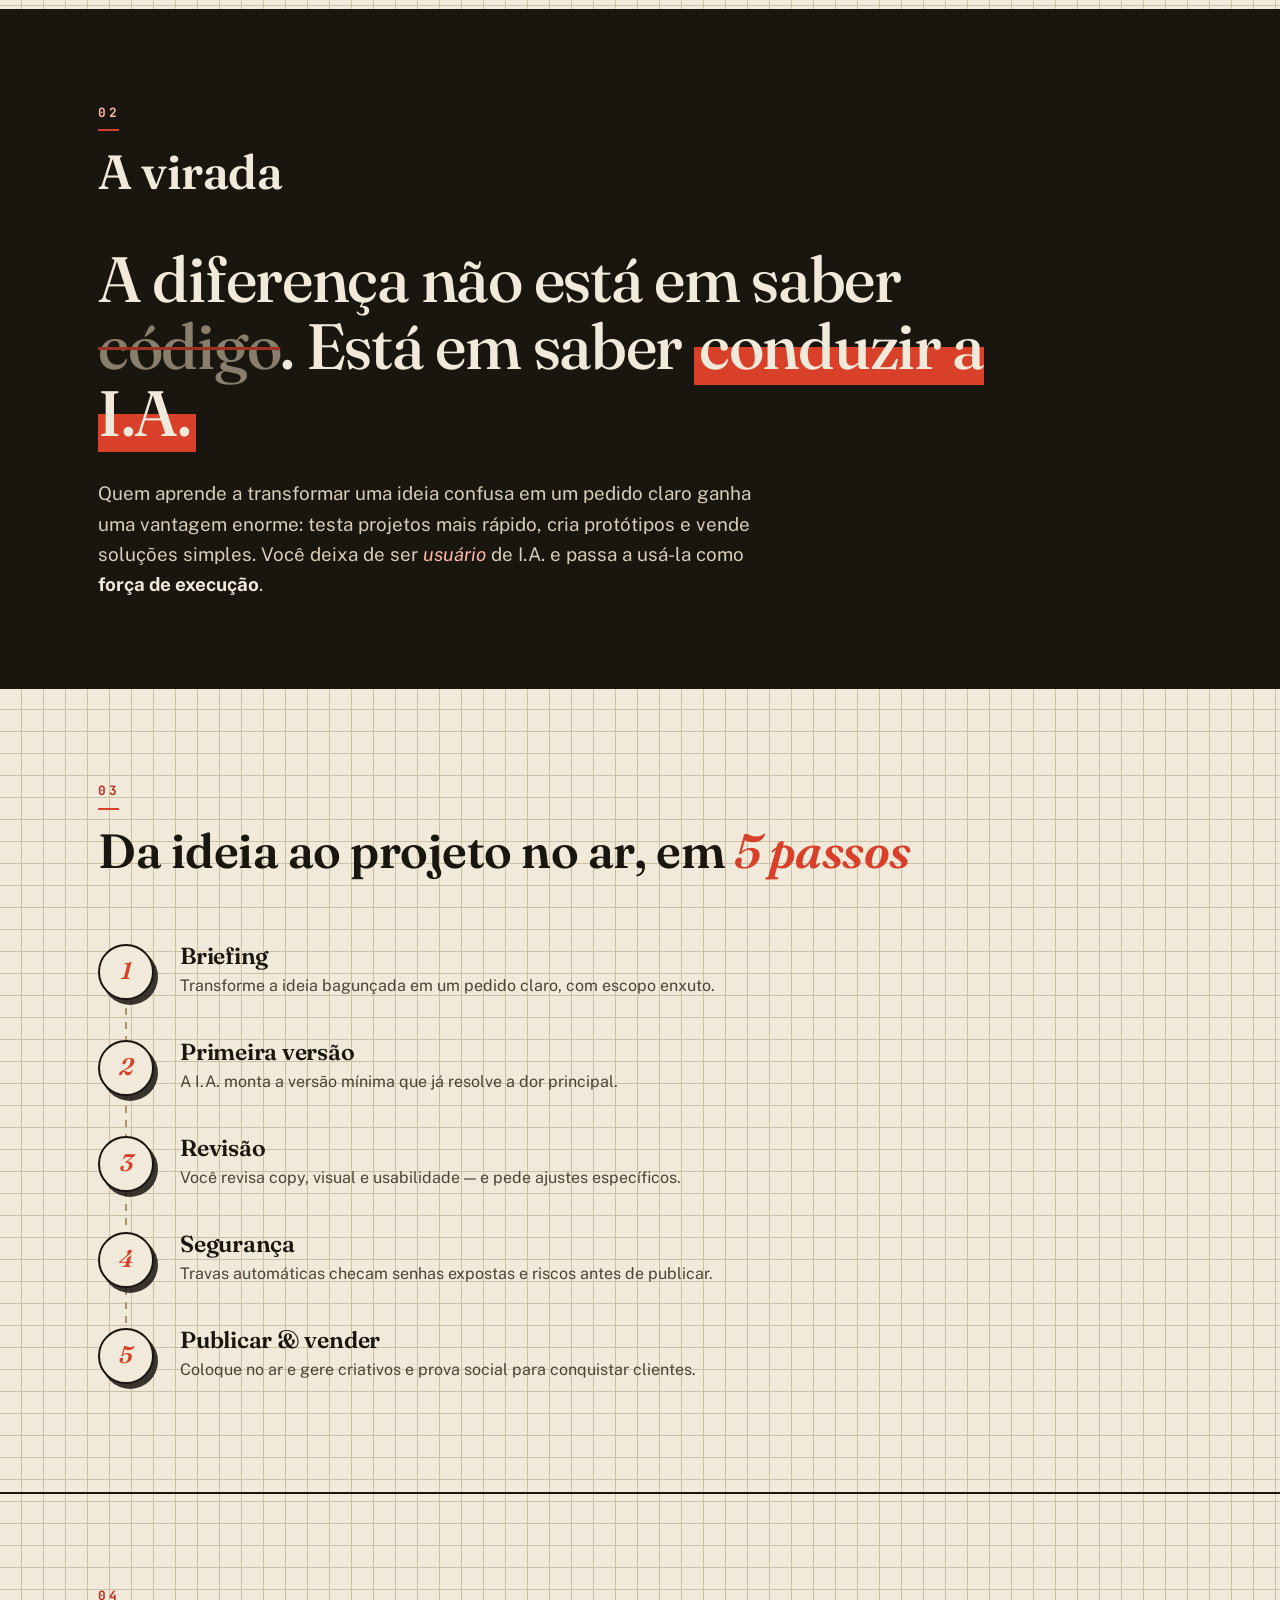
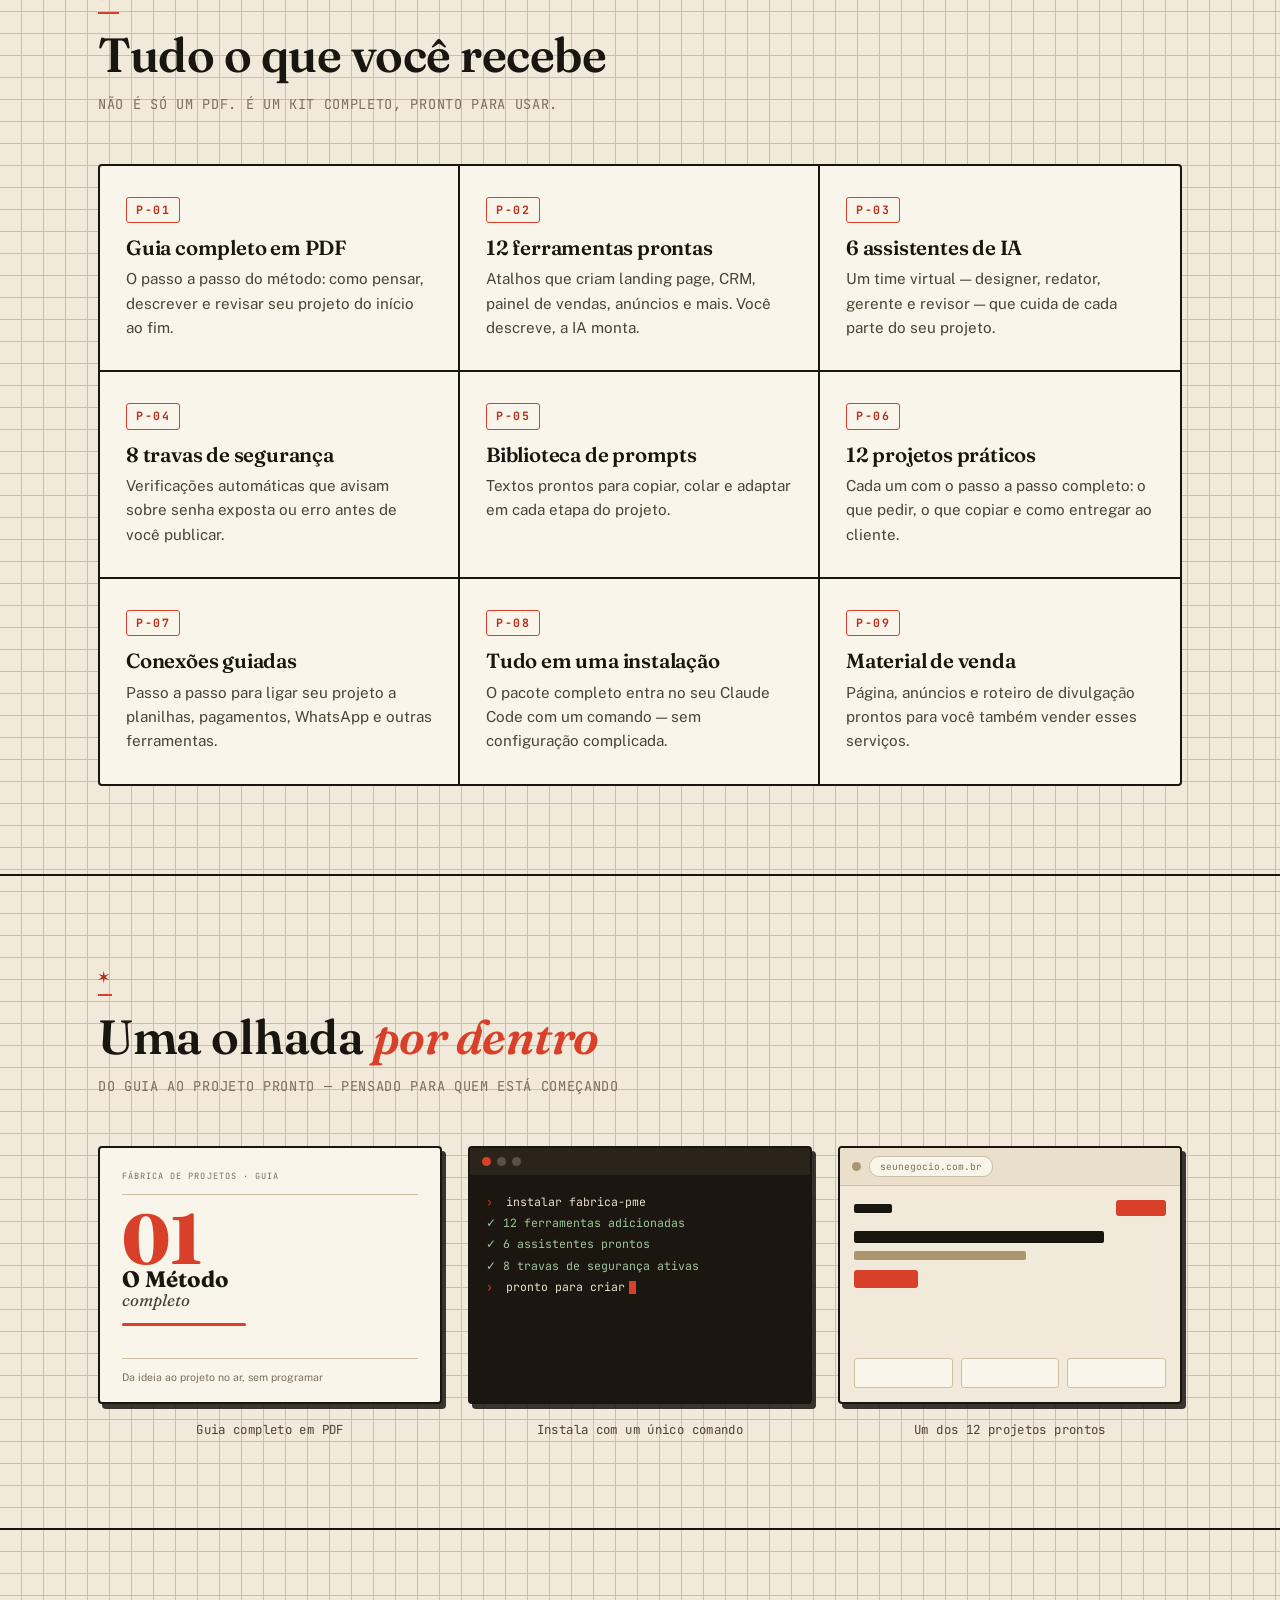
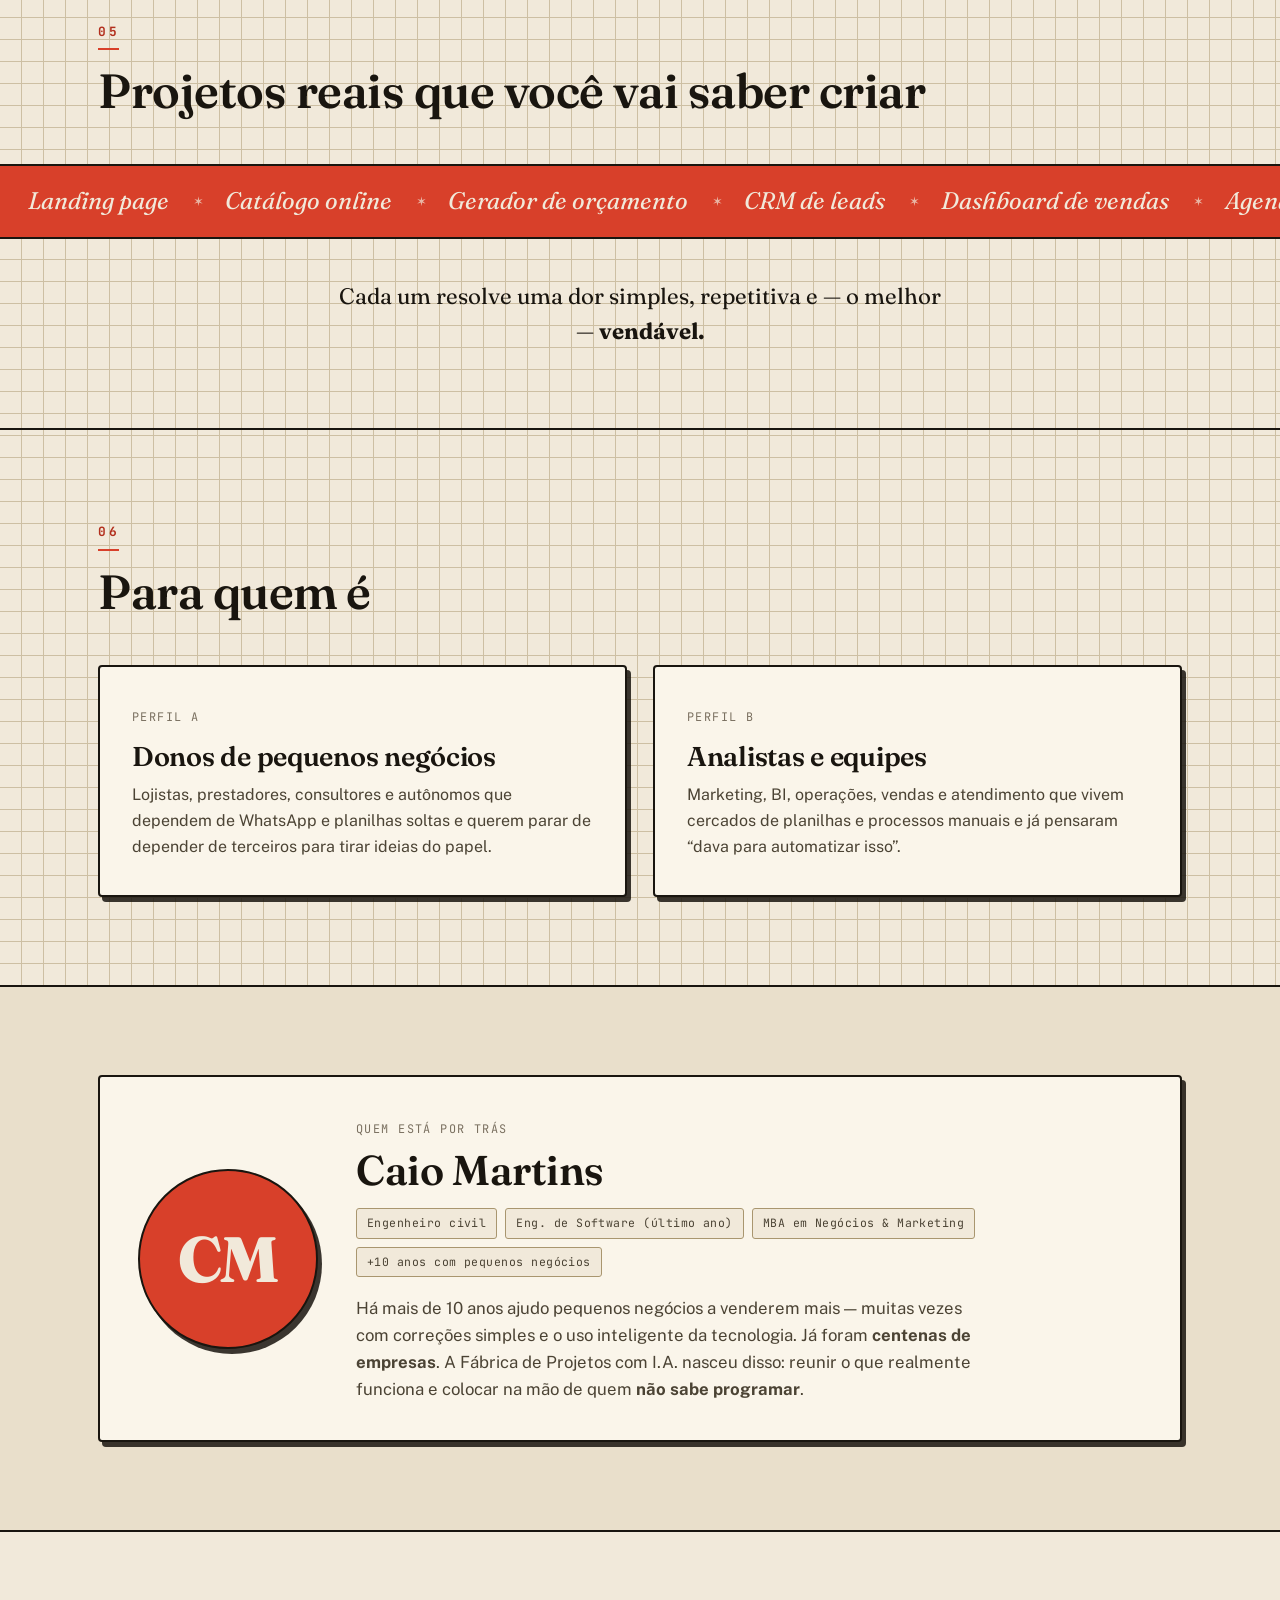
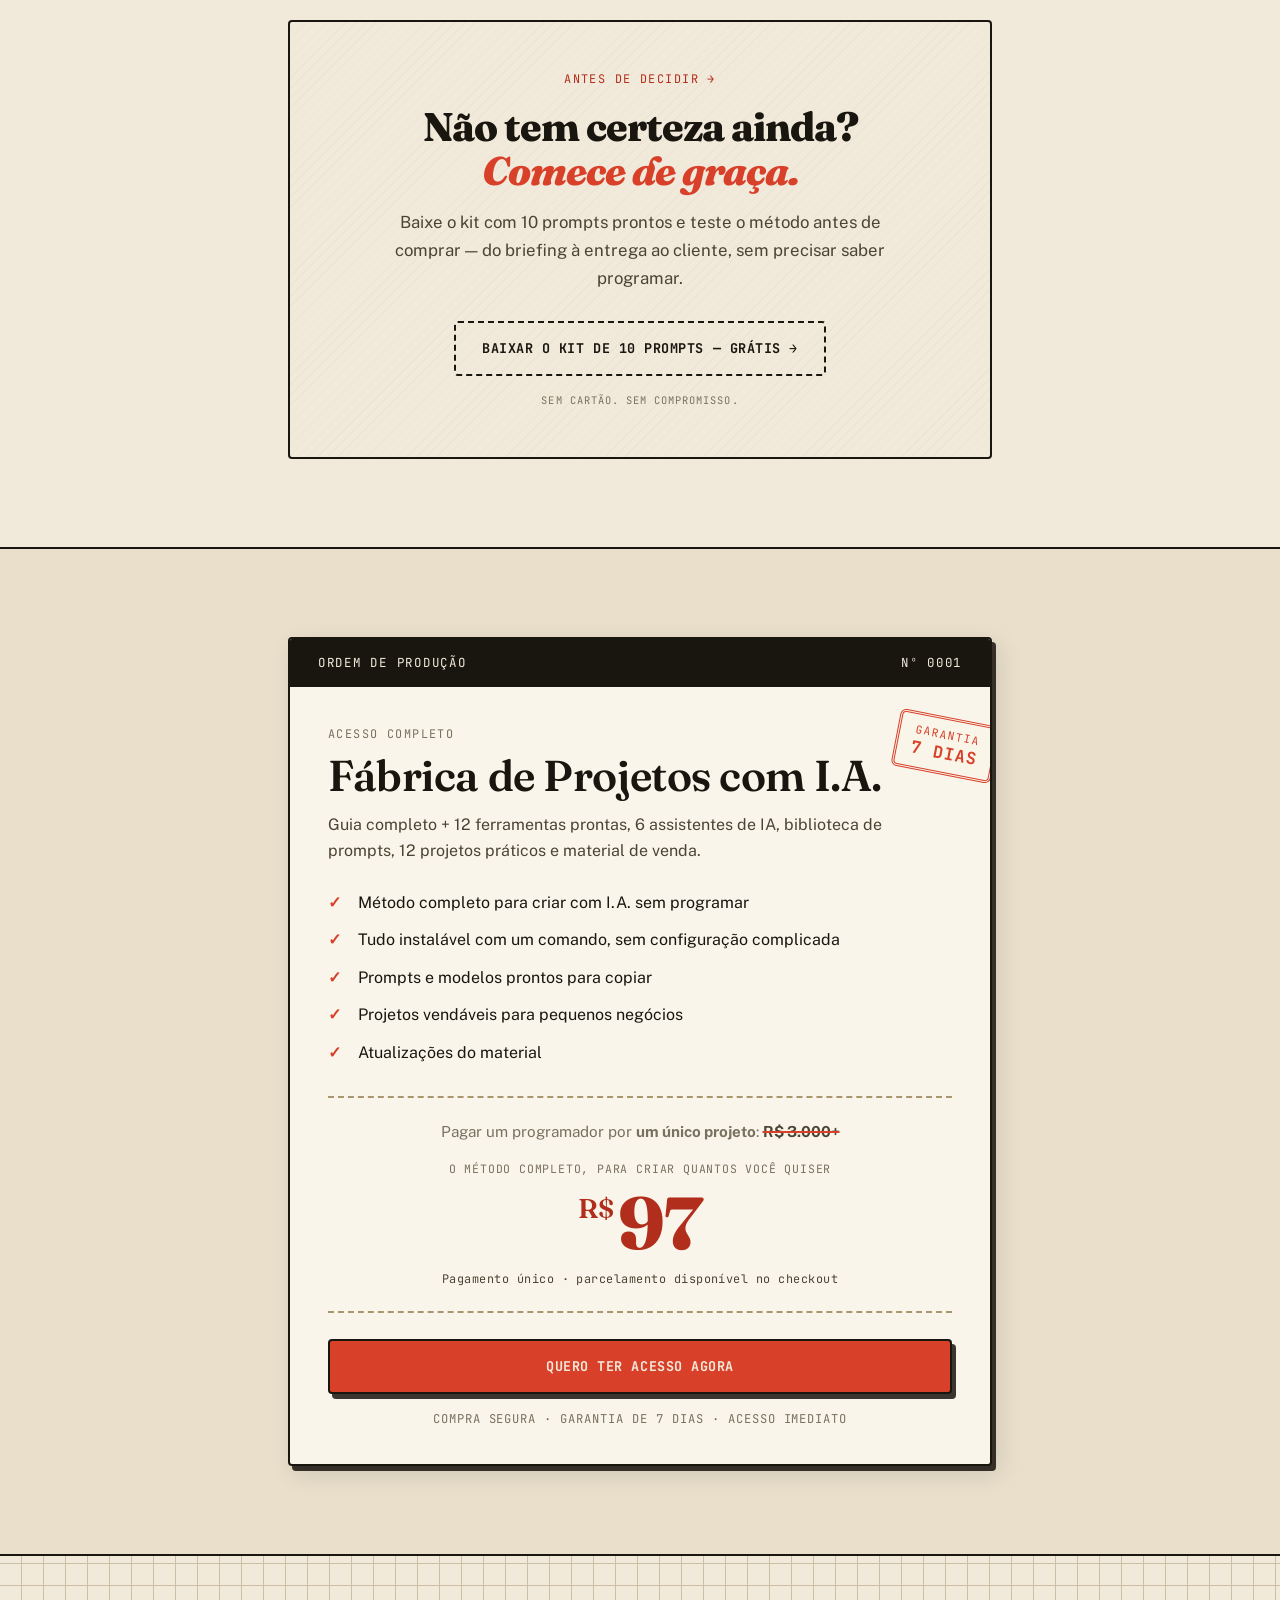
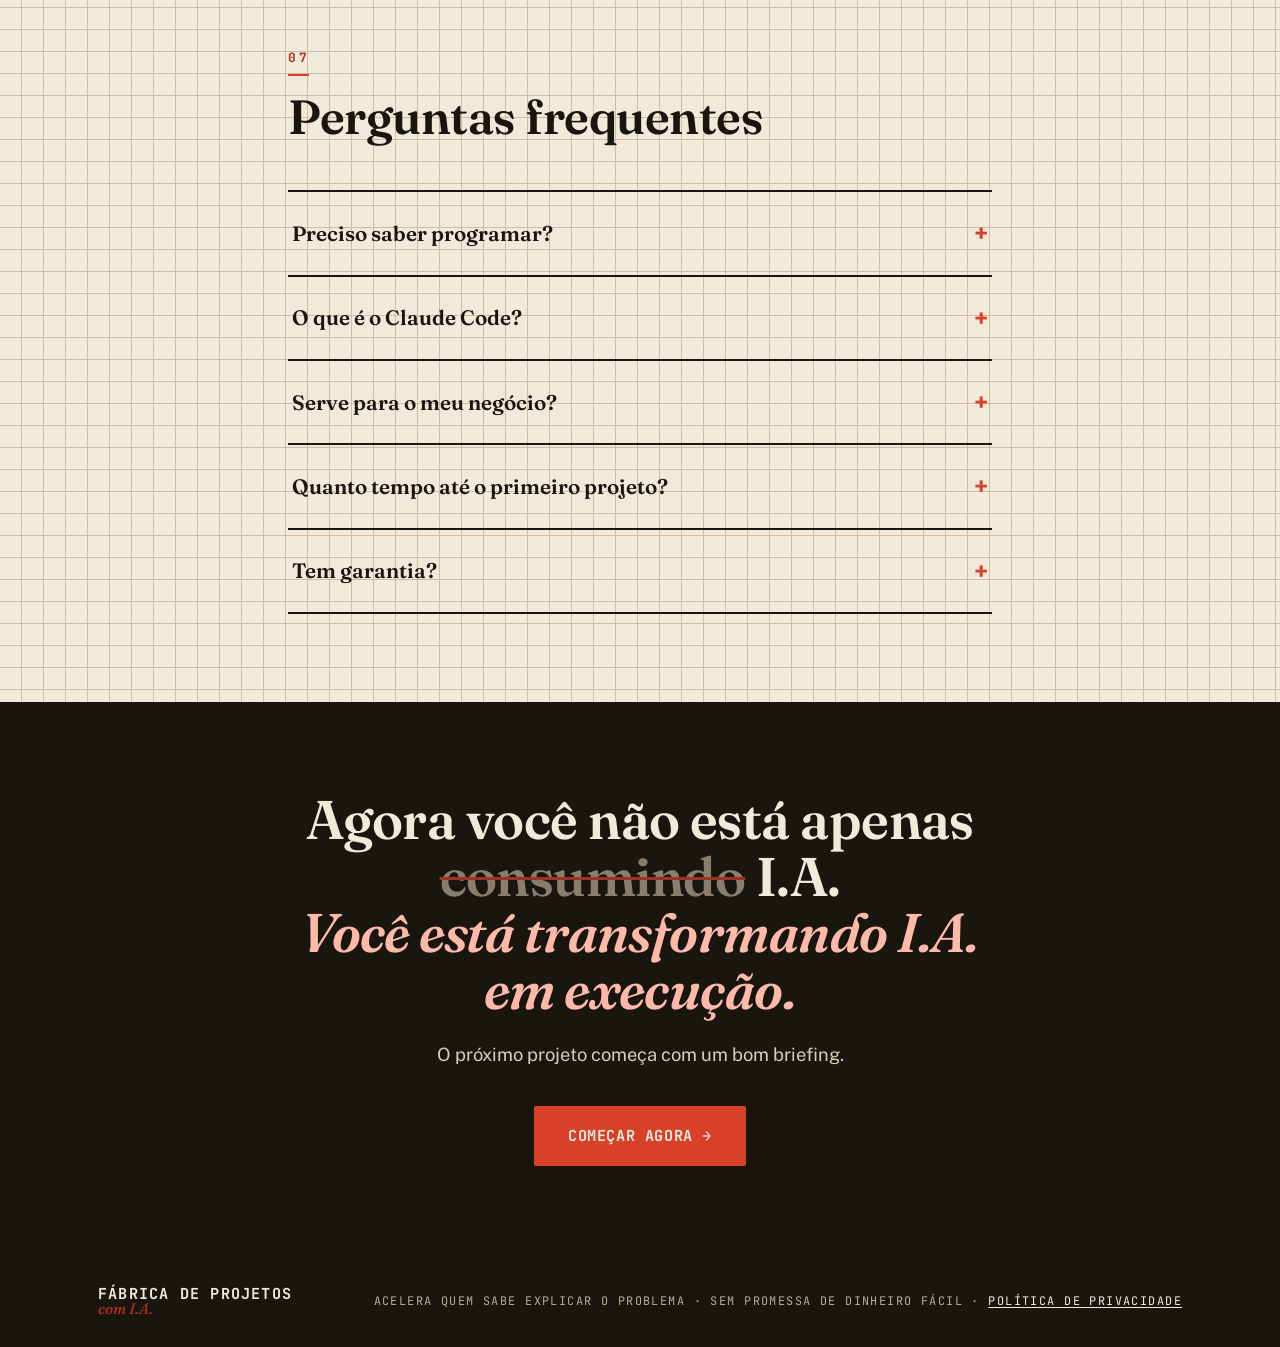
==== commit 06a02173: "Adiciona secao de autoridade (Caio Martins), elimina ambiguidade do '5' e alinha CTA do material - L" ====
--- a/marketing/landing-page/index.html
+++ b/marketing/landing-page/index.html
@@ -271,6 +271,34 @@
     </div>
   </section>
 
+  <!-- AUTORIDADE — quem está por trás -->
+  <section class="section section-autor">
+    <div class="container">
+      <div class="autor-card reveal">
+        <div class="autor-foto">
+          <span class="autor-iniciais" aria-hidden="true">CM</span>
+        </div>
+        <div class="autor-info">
+          <span class="mono-tag">Quem está por trás</span>
+          <h2>Caio Martins</h2>
+          <ul class="autor-creds">
+            <li>Engenheiro civil</li>
+            <li>Eng. de Software (último ano)</li>
+            <li>MBA em Negócios &amp; Marketing</li>
+            <li>+10 anos com pequenos negócios</li>
+          </ul>
+          <p class="autor-bio">
+            Há mais de 10 anos ajudo pequenos negócios a venderem mais — muitas vezes
+            com correções simples e o uso inteligente da tecnologia. Já foram
+            <strong>centenas de empresas</strong>. A Fábrica de Projetos com I.A. nasceu
+            disso: reunir o que realmente funciona e colocar na mão de quem
+            <strong>não sabe programar</strong>.
+          </p>
+        </div>
+      </div>
+    </div>
+  </section>
+
   <!-- ISCA — Kit 10 prompts gratuito -->
   <section class="section section-isca">
     <div class="container narrow">
--- a/marketing/landing-page/styles.css
+++ b/marketing/landing-page/styles.css
@@ -285,6 +285,24 @@
 .quem-panel h3 { font-size: 1.7rem; margin: 14px 0 12px; }
 .quem-panel p { color: var(--ink-soft); }
 
+/* ===== Autoridade — quem está por trás ===== */
+.section-autor { background: var(--paper-2); }
+.autor-card { display: grid; grid-template-columns: 180px 1fr; gap: 38px; align-items: center; background: var(--card); border: 2px solid var(--ink); border-radius: var(--radius); box-shadow: var(--shadow); padding: 38px; }
+.autor-foto { width: 180px; height: 180px; border-radius: 50%; overflow: hidden; border: 2px solid var(--ink); box-shadow: var(--shadow); background: var(--accent); display: grid; place-items: center; flex: none; }
+.autor-foto img { width: 100%; height: 100%; object-fit: cover; display: block; }
+.autor-iniciais { font-family: var(--serif); font-weight: 800; font-size: 4rem; color: var(--paper); letter-spacing: -0.02em; }
+.autor-info .mono-tag { color: var(--muted); }
+.autor-info h2 { font-size: clamp(1.8rem, 4vw, 2.6rem); margin: 8px 0 16px; }
+.autor-creds { list-style: none; display: flex; flex-wrap: wrap; gap: 8px; margin-bottom: 18px; }
+.autor-creds li { font-family: var(--mono); font-size: 0.72rem; letter-spacing: 0.04em; color: var(--ink-soft); border: 1.5px solid var(--line-strong); border-radius: 3px; padding: 5px 10px; background: var(--paper); }
+.autor-bio { color: var(--ink-soft); font-size: 1.05rem; max-width: 620px; }
+
+@media (max-width: 700px) {
+  .autor-card { grid-template-columns: 1fr; justify-items: center; text-align: center; padding: 30px 22px; gap: 24px; }
+  .autor-foto { width: 140px; height: 140px; }
+  .autor-creds { justify-content: center; }
+}
+
 /* ===== Isca — Kit 10 prompts gratuito ===== */
 .section-isca { background: var(--paper); }
 .isca-box {
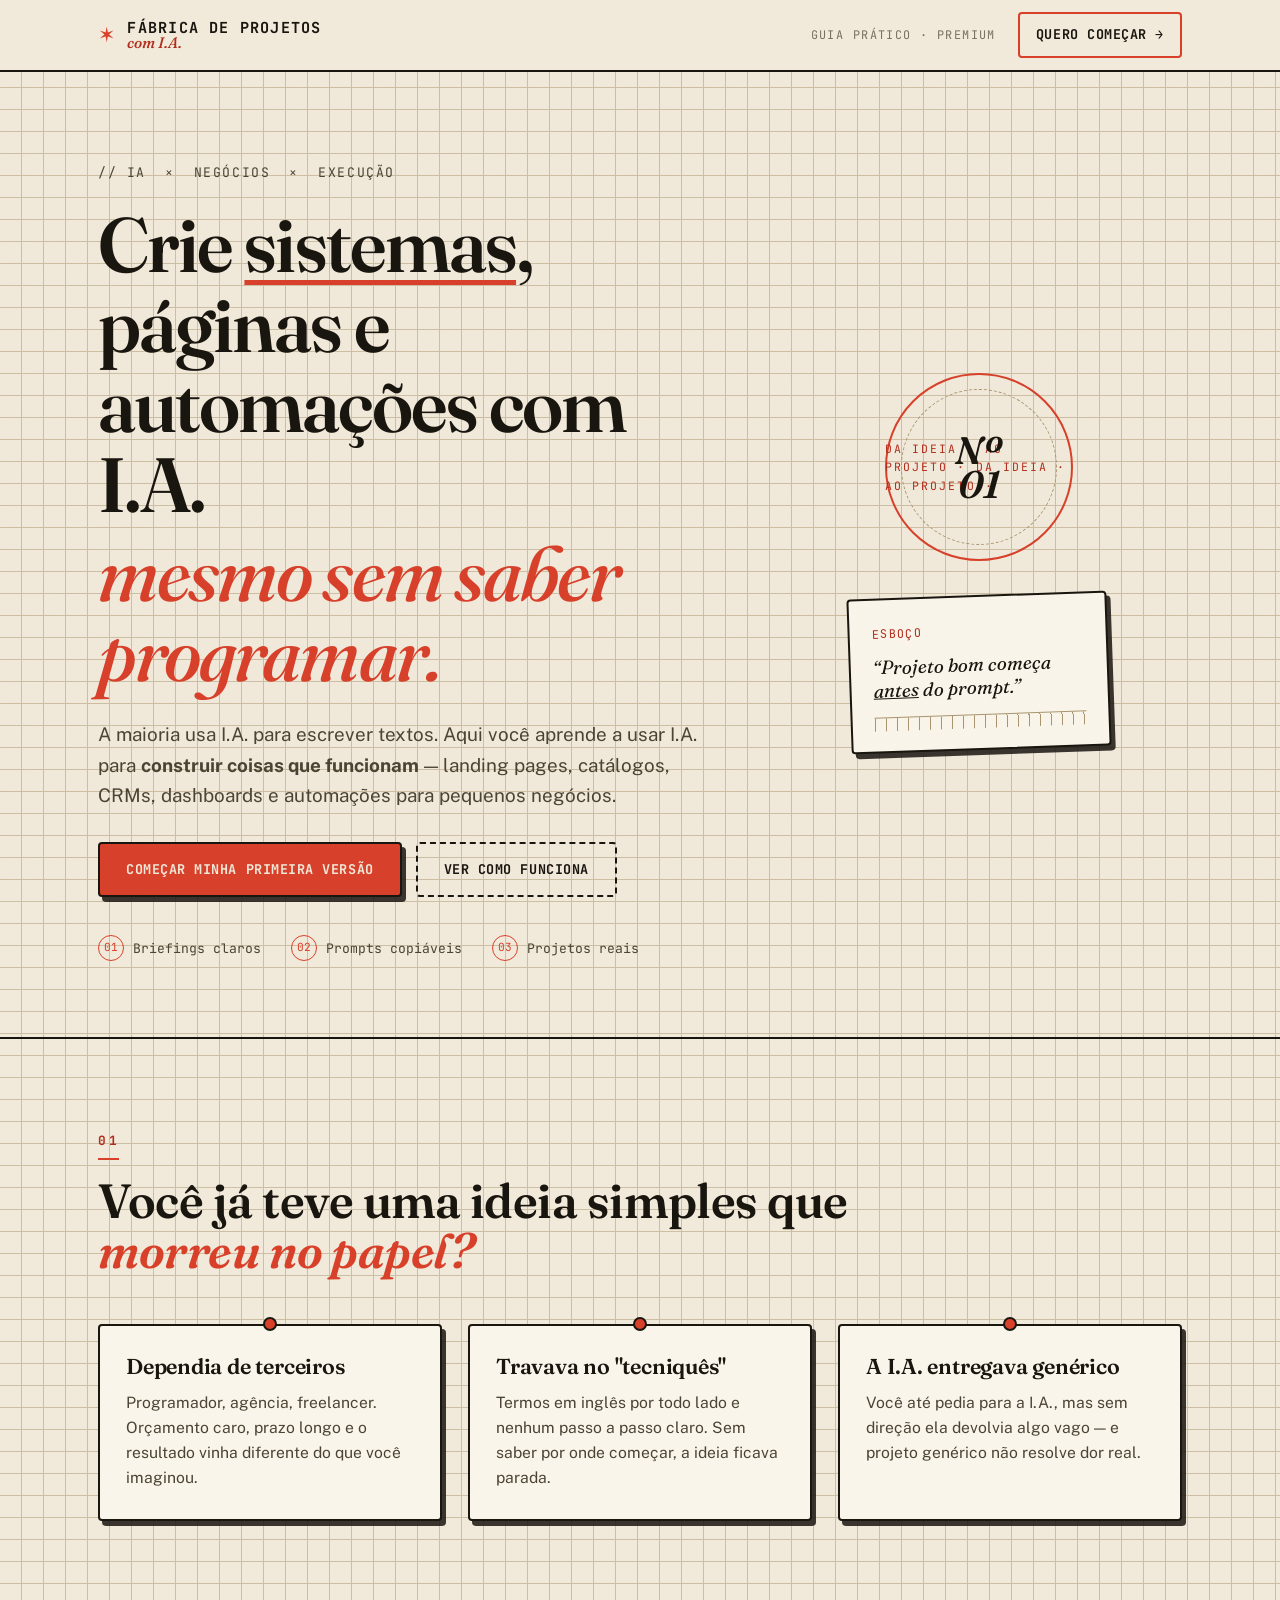
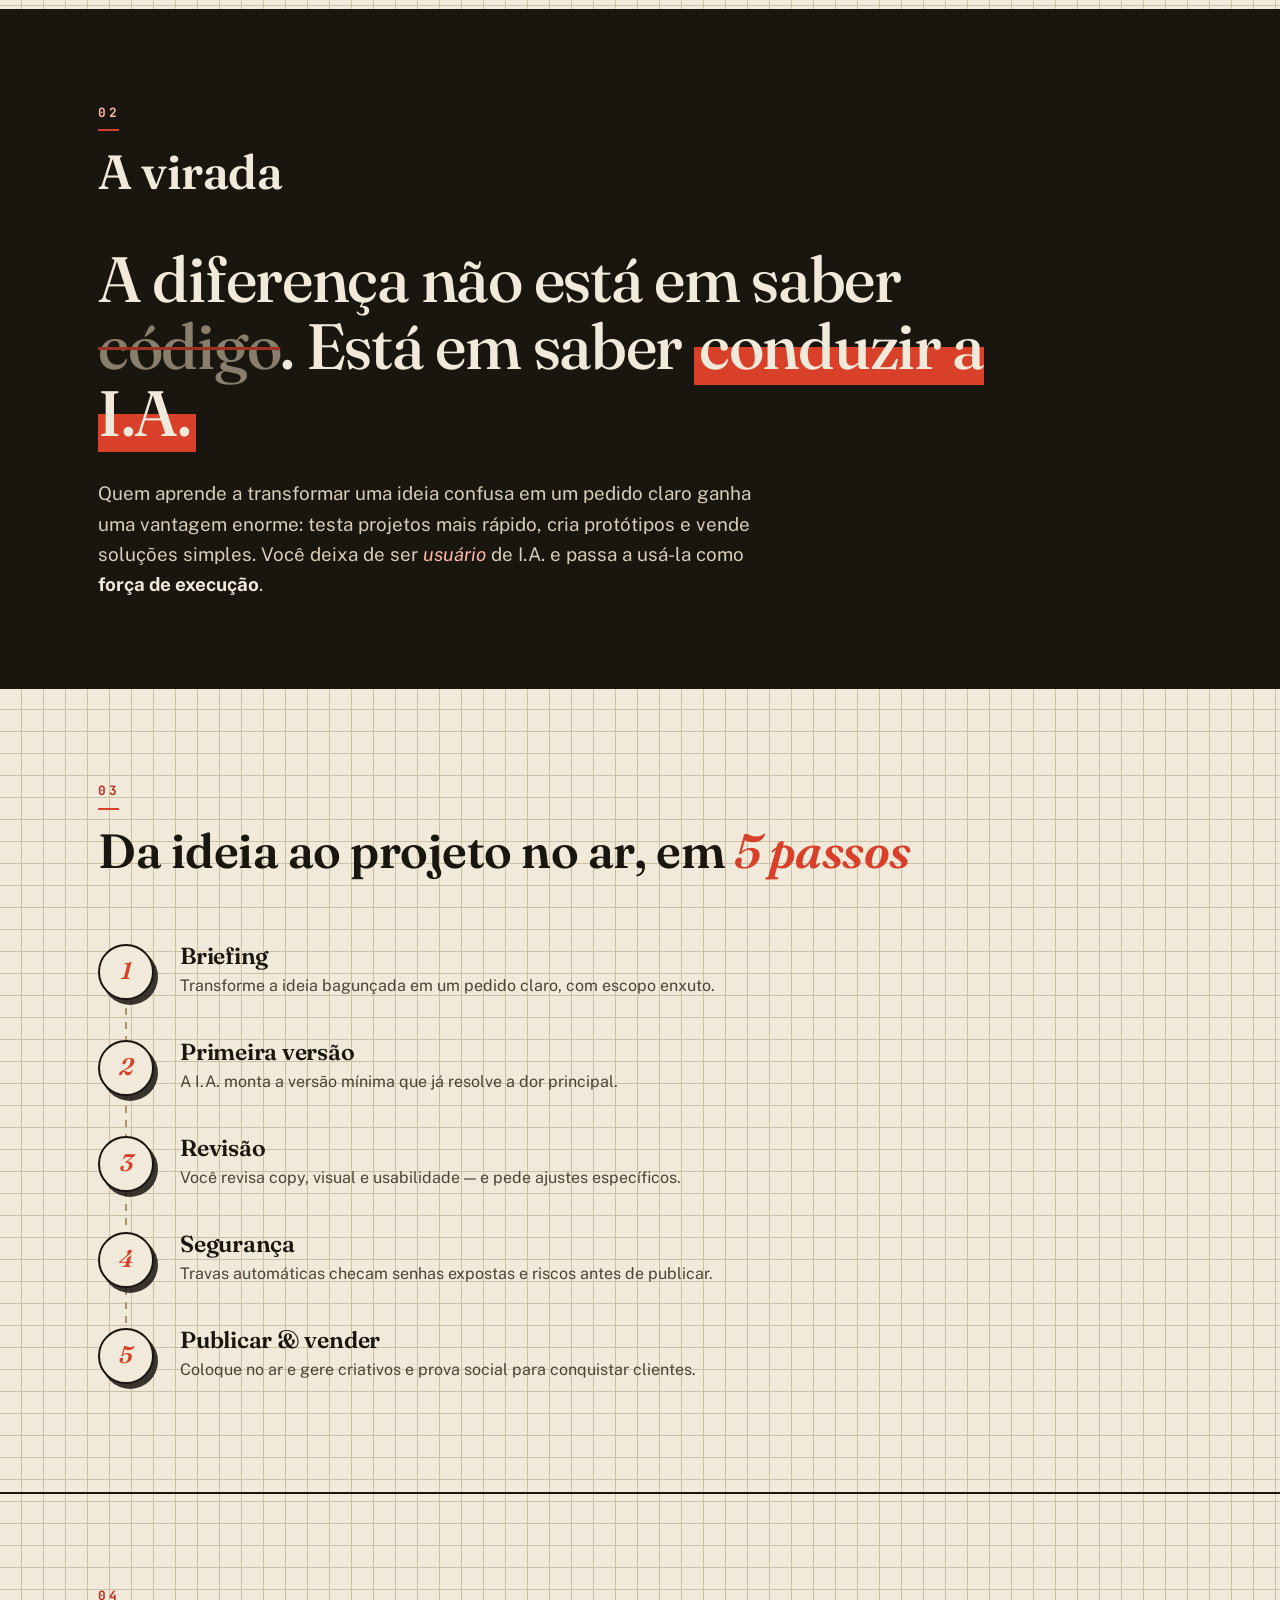
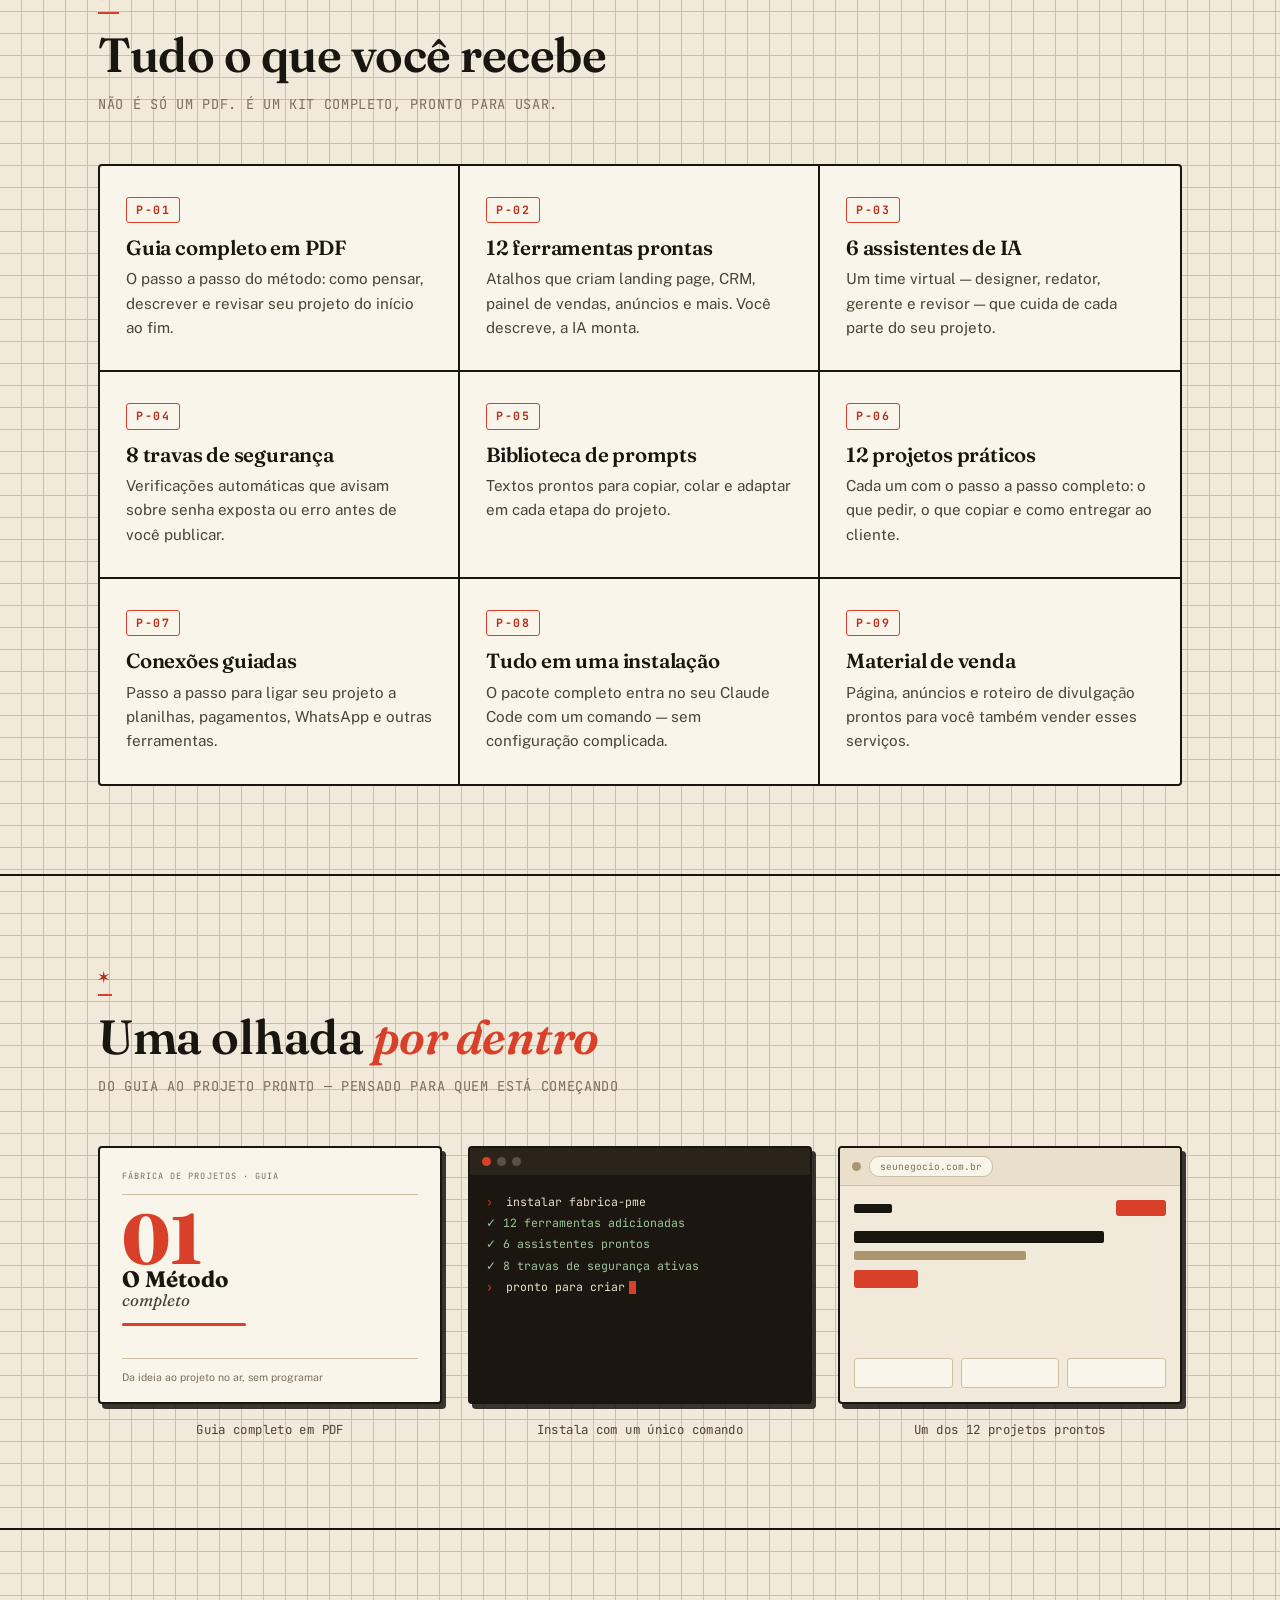
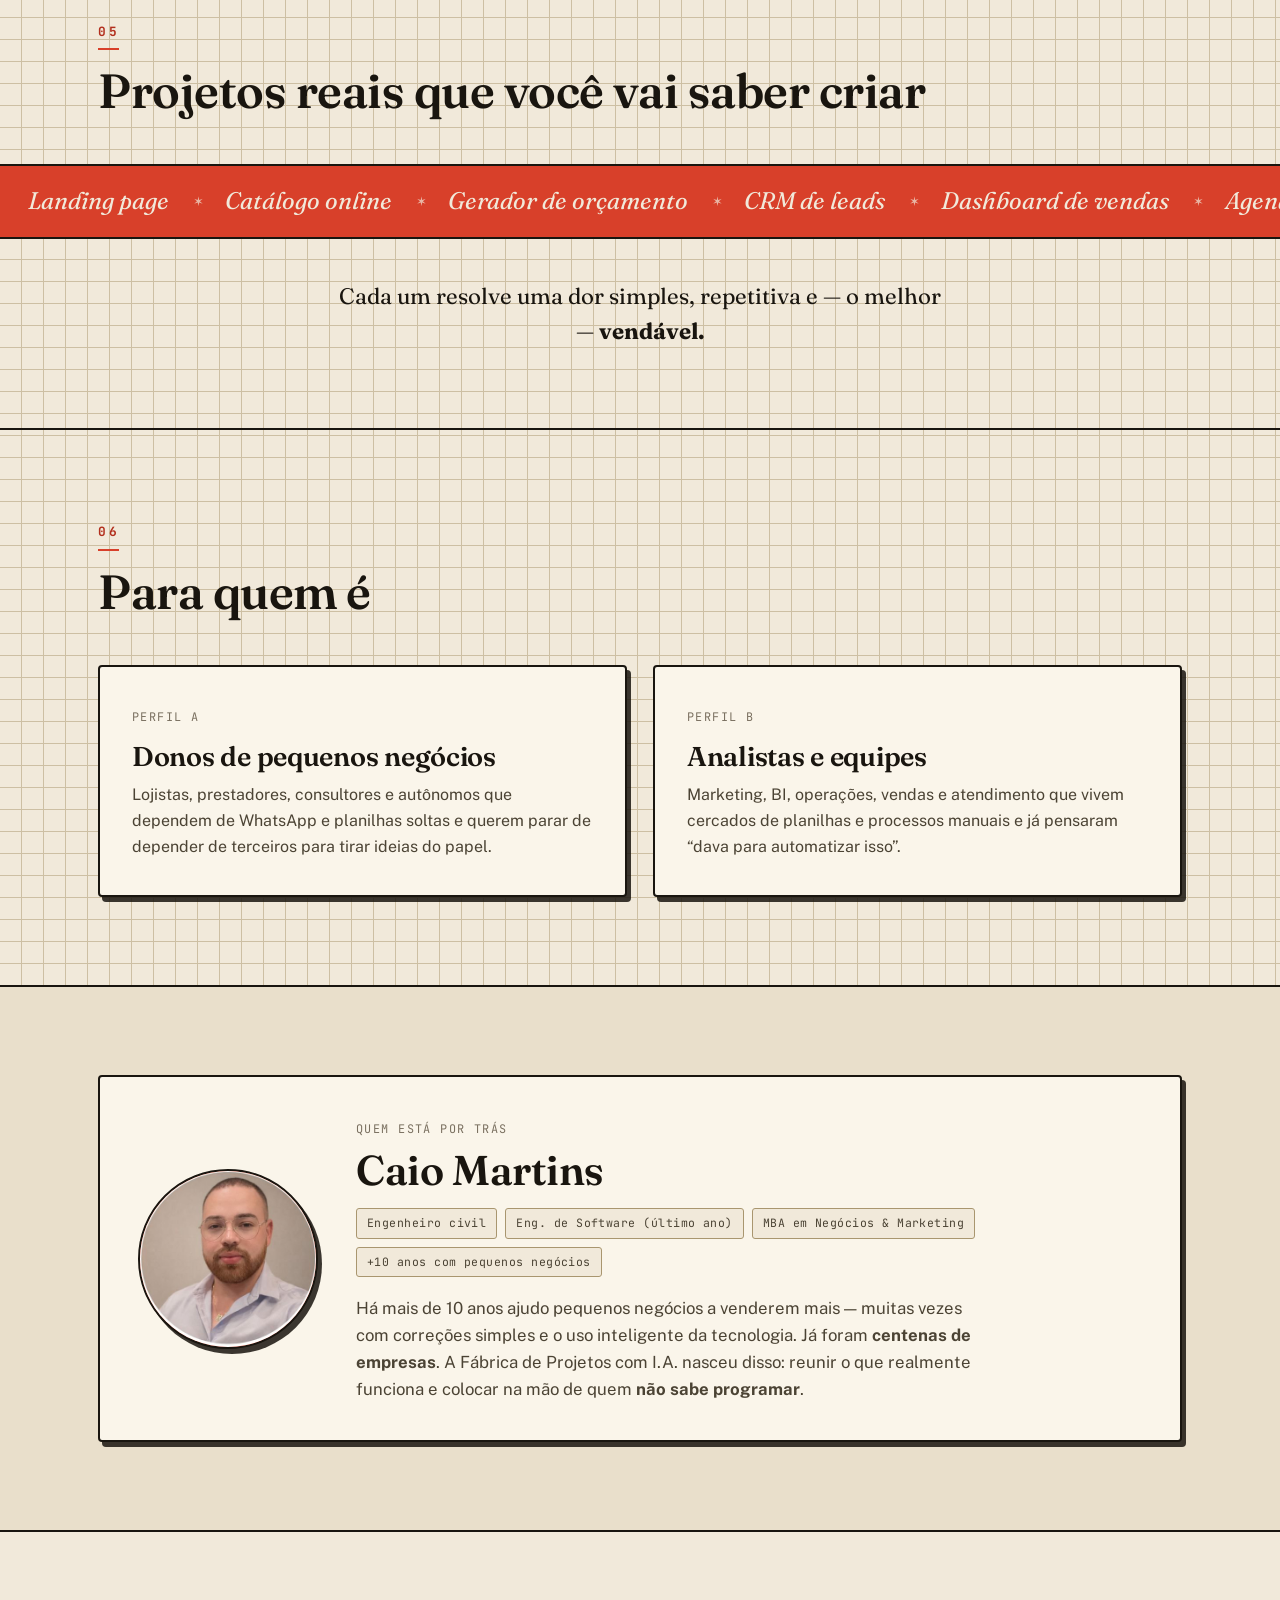
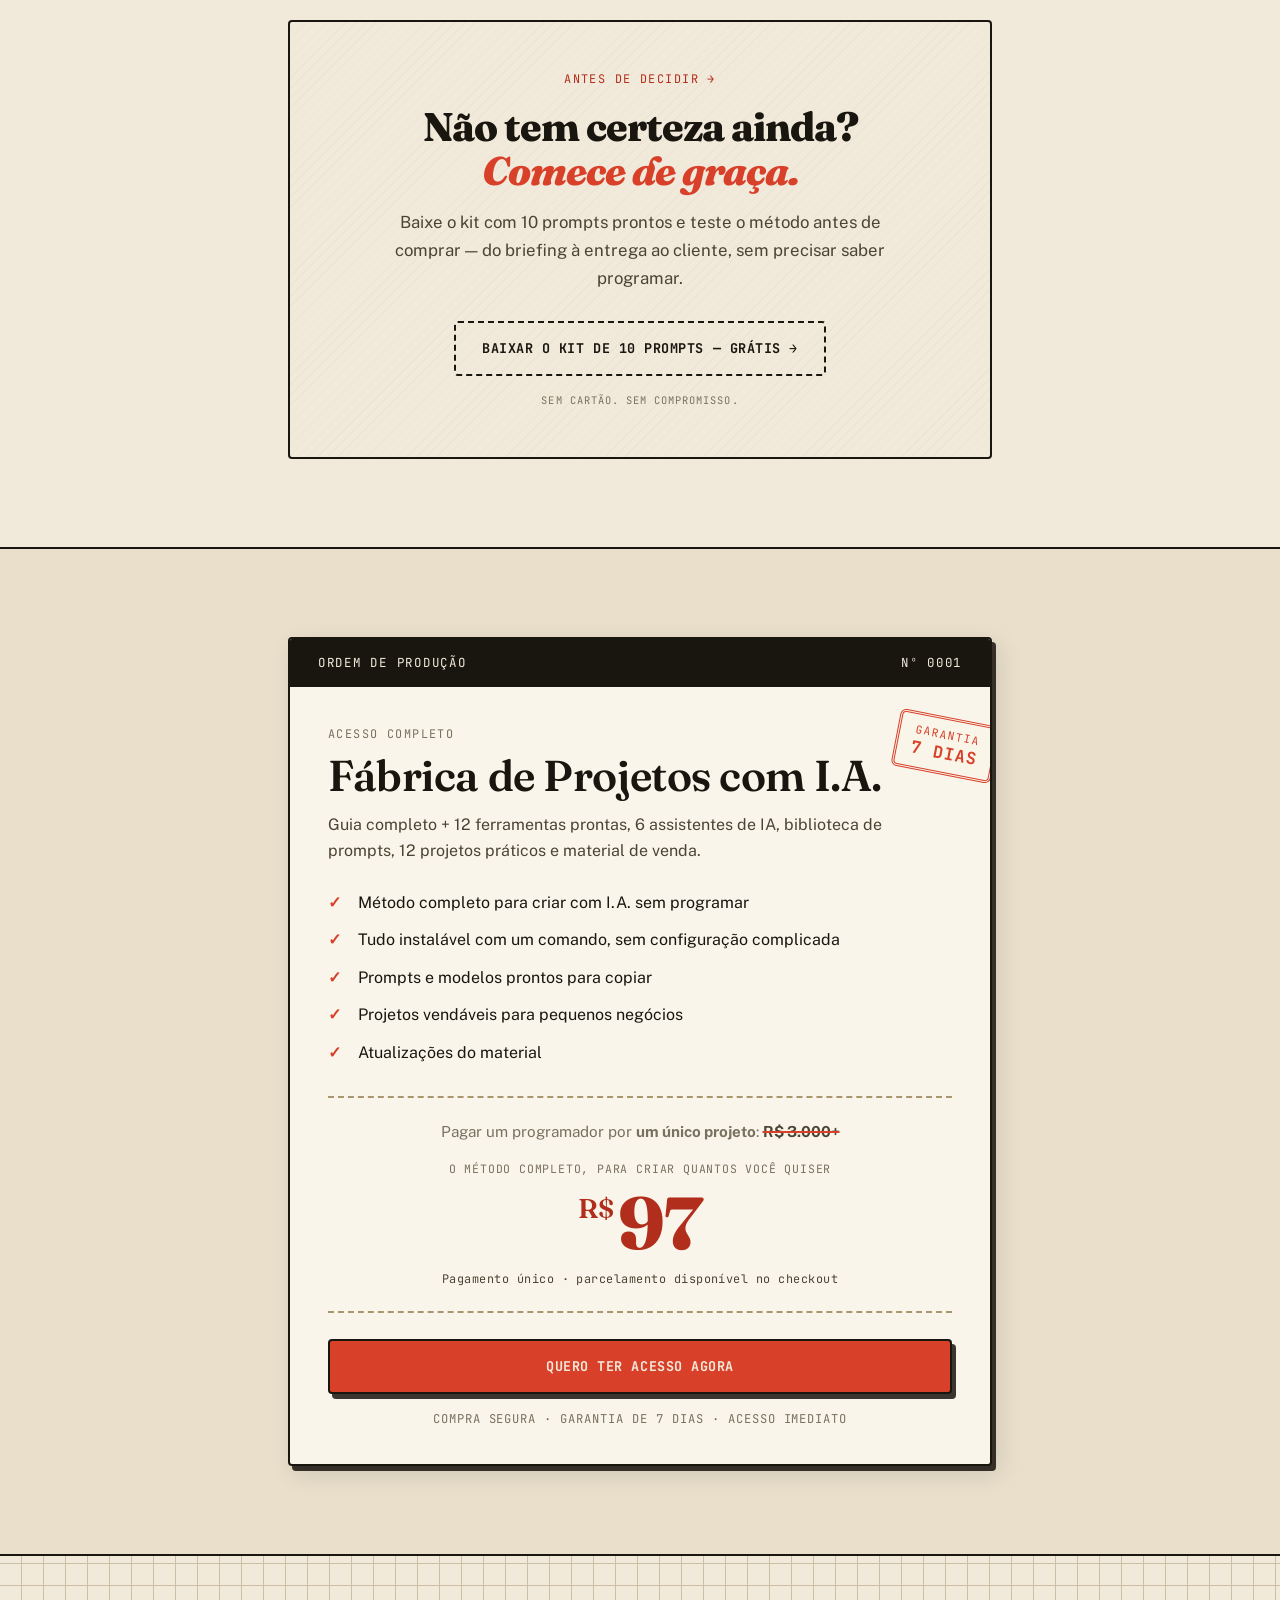
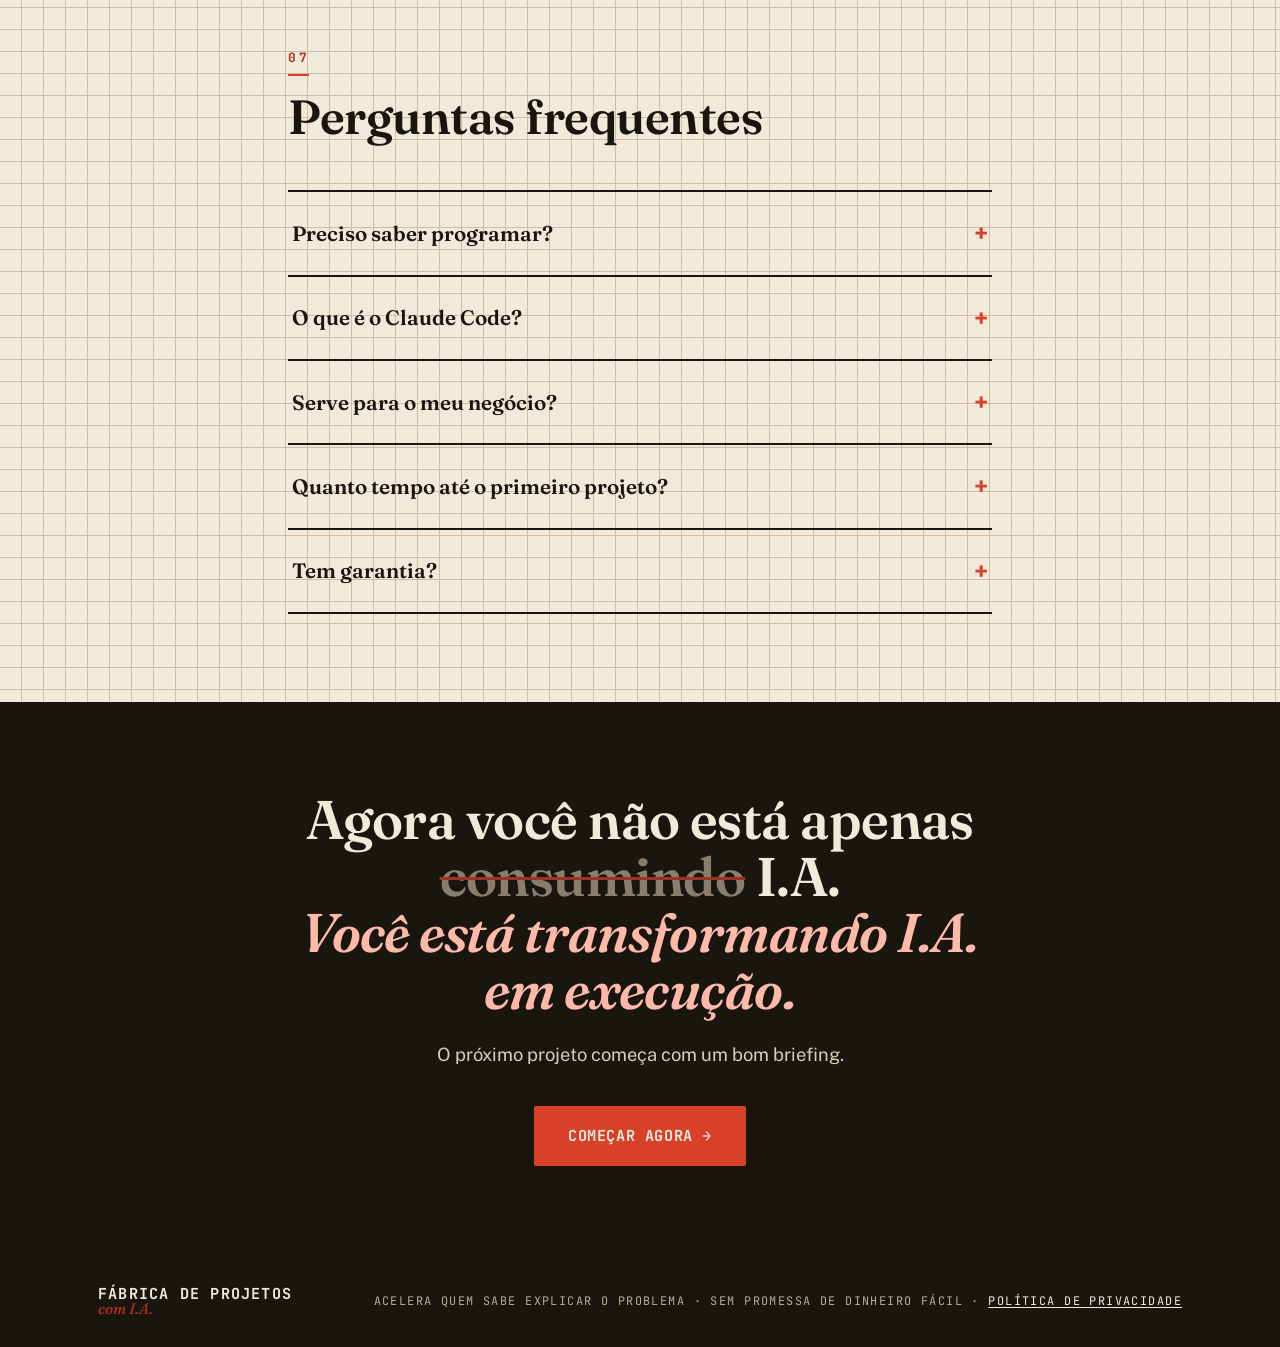
==== commit f7edd3bd: "Adiciona foto real do autor na secao de autoridade" ====
--- a/marketing/landing-page/index.html
+++ b/marketing/landing-page/index.html
@@ -276,7 +276,7 @@
     <div class="container">
       <div class="autor-card reveal">
         <div class="autor-foto">
-          <span class="autor-iniciais" aria-hidden="true">CM</span>
+          <img src="assets/caio-martins.jpg" alt="Caio Martins, autor do método" loading="lazy">
         </div>
         <div class="autor-info">
           <span class="mono-tag">Quem está por trás</span>
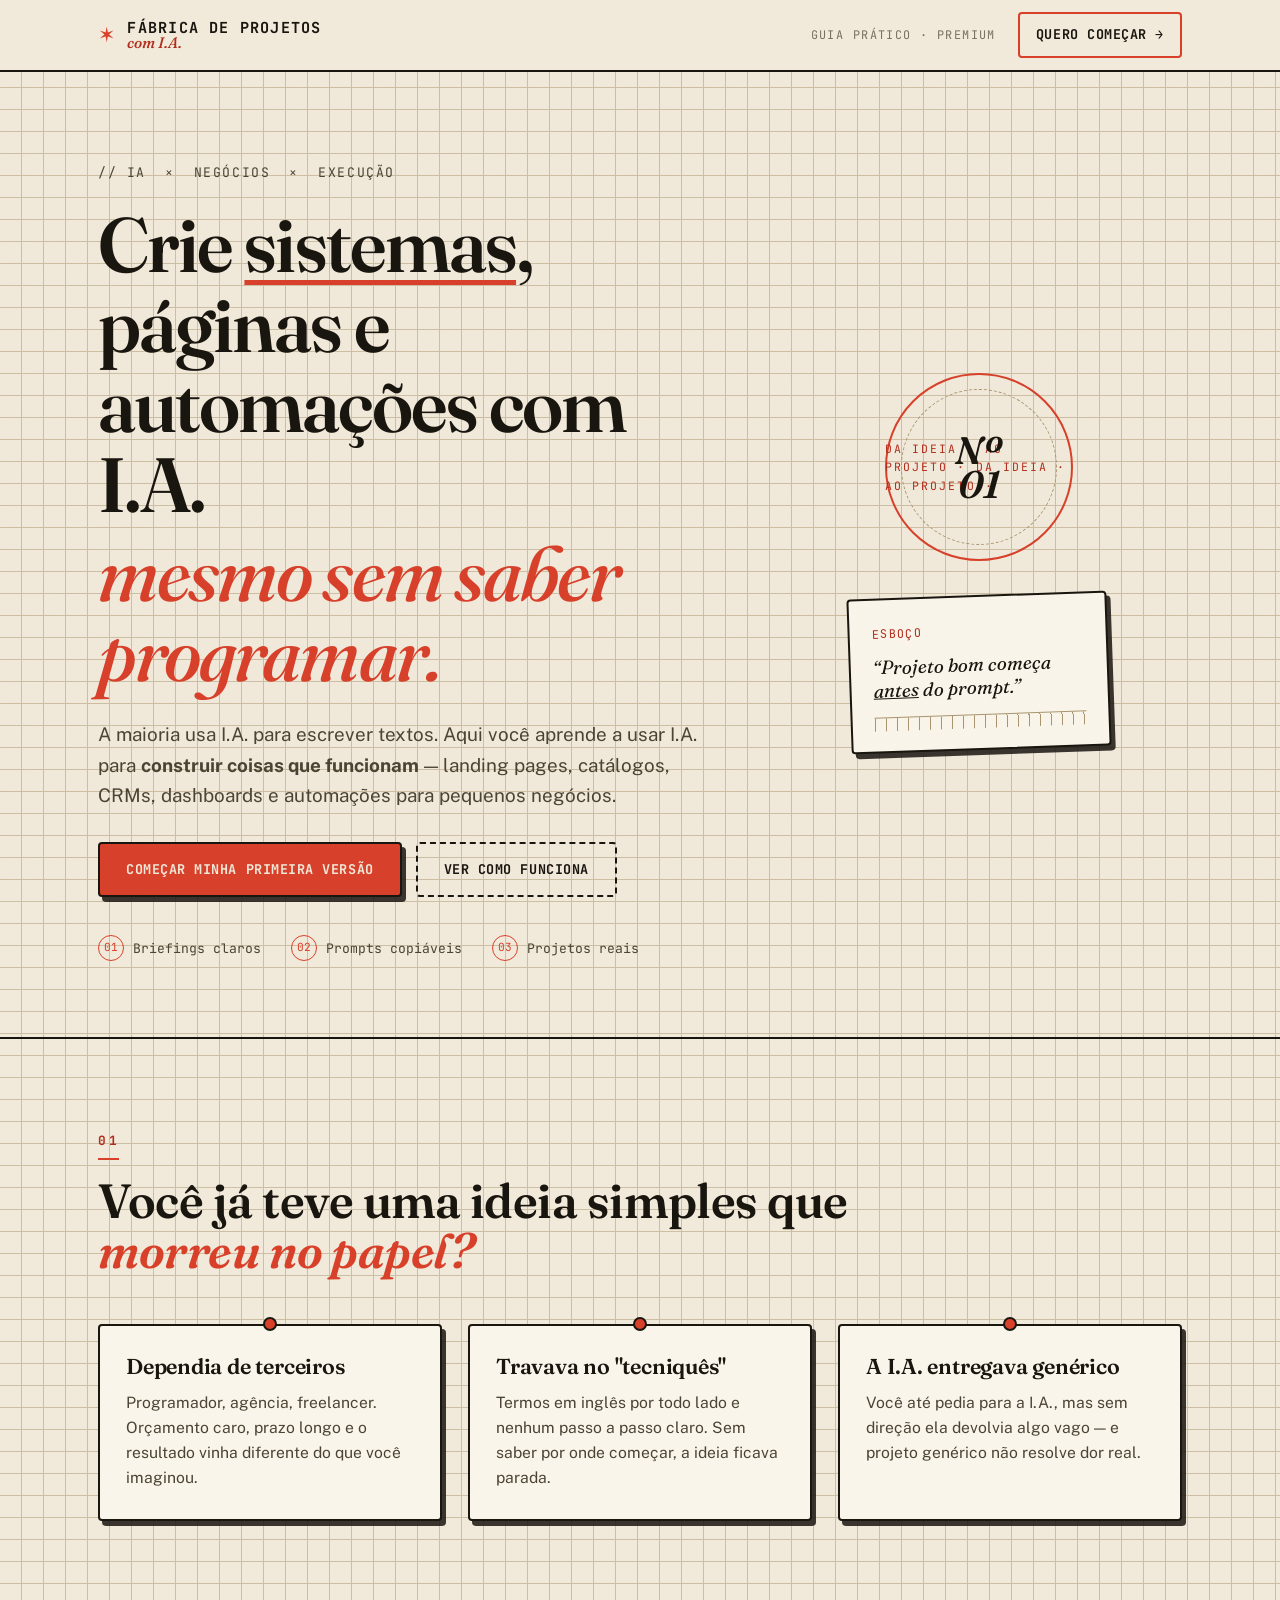
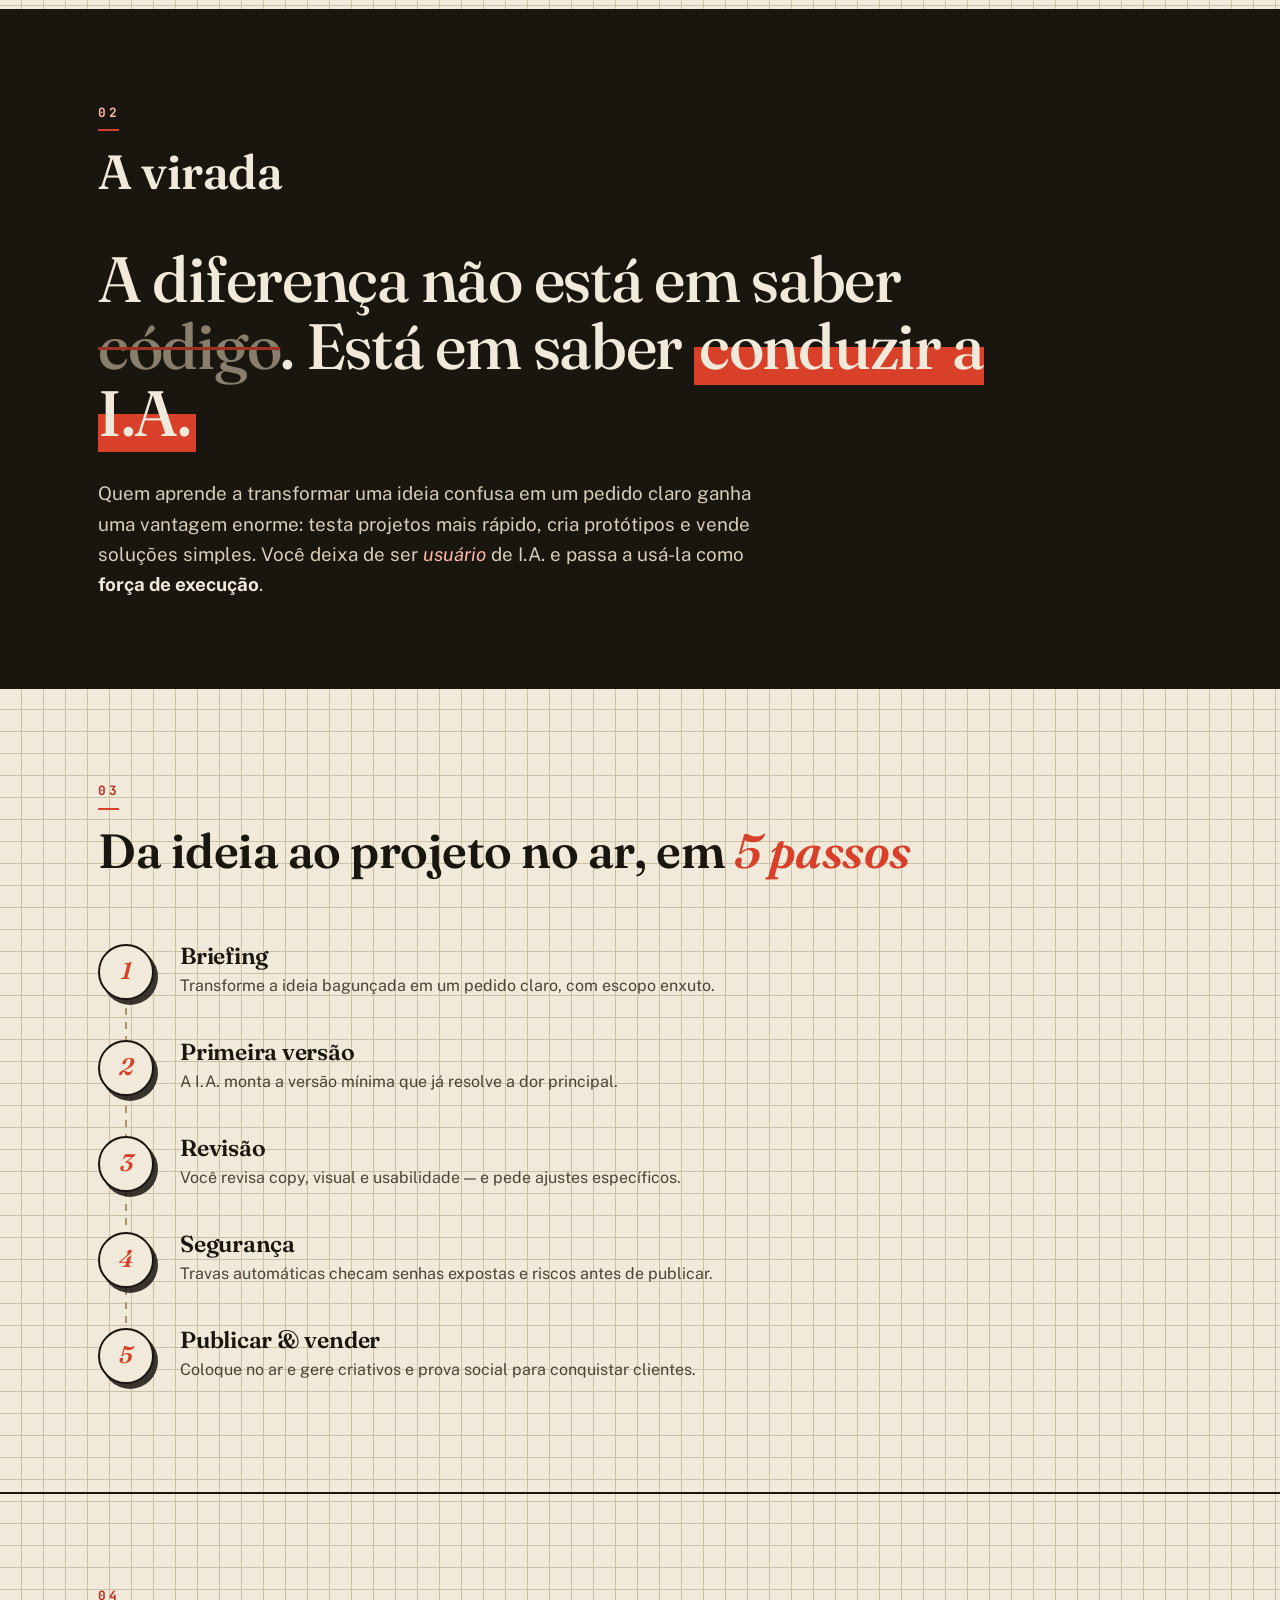
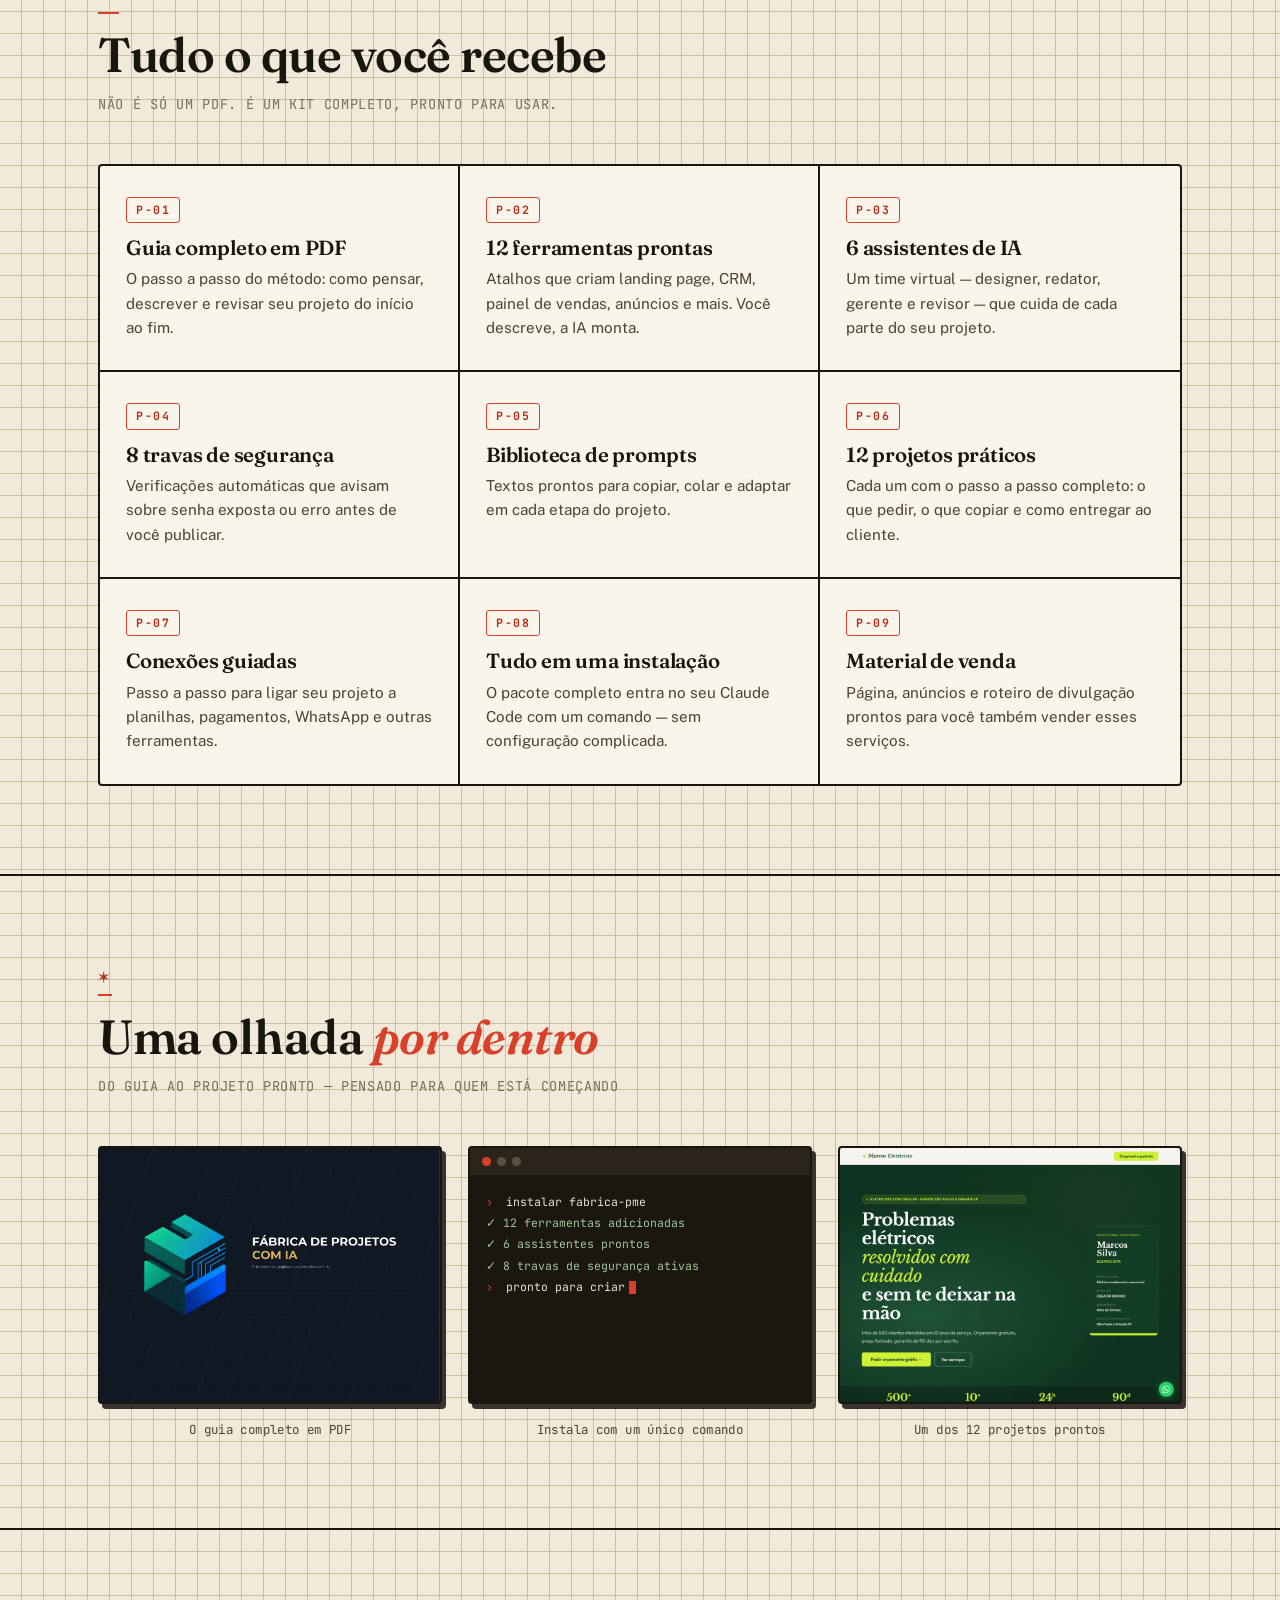
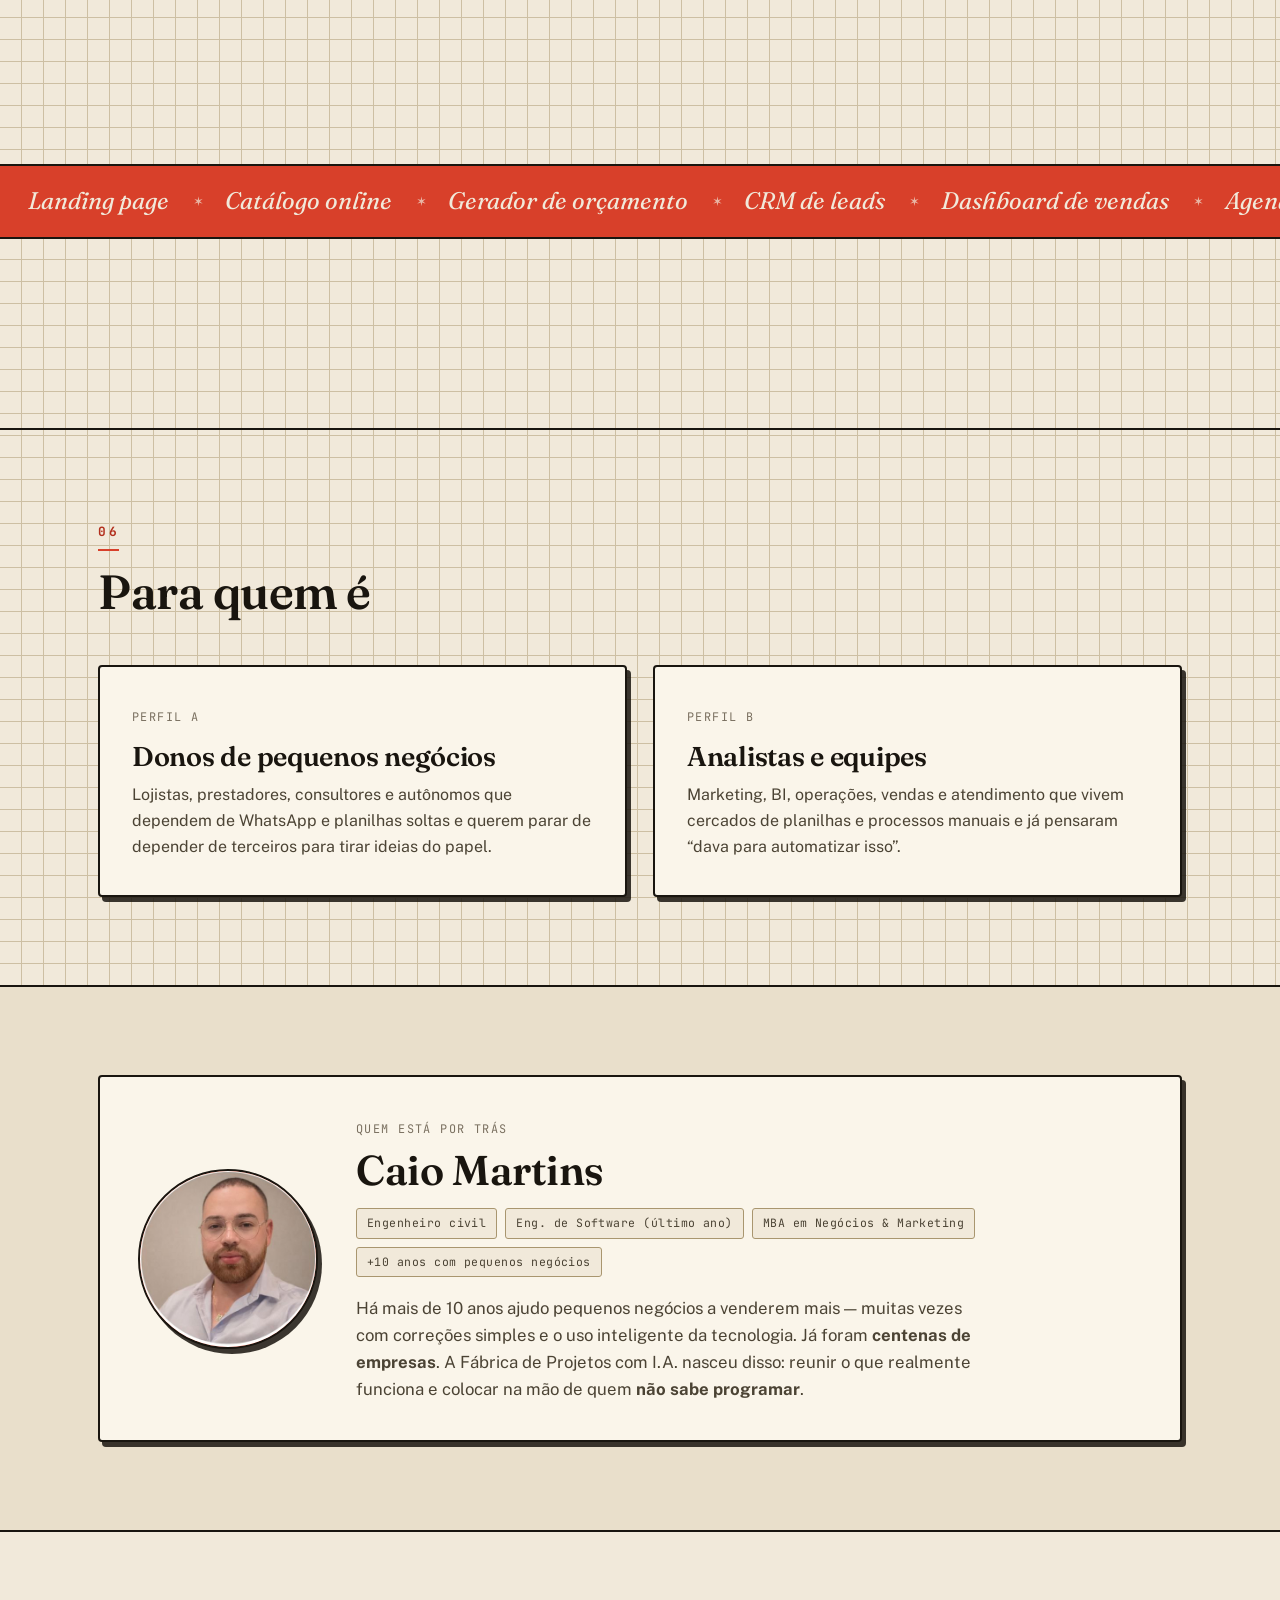
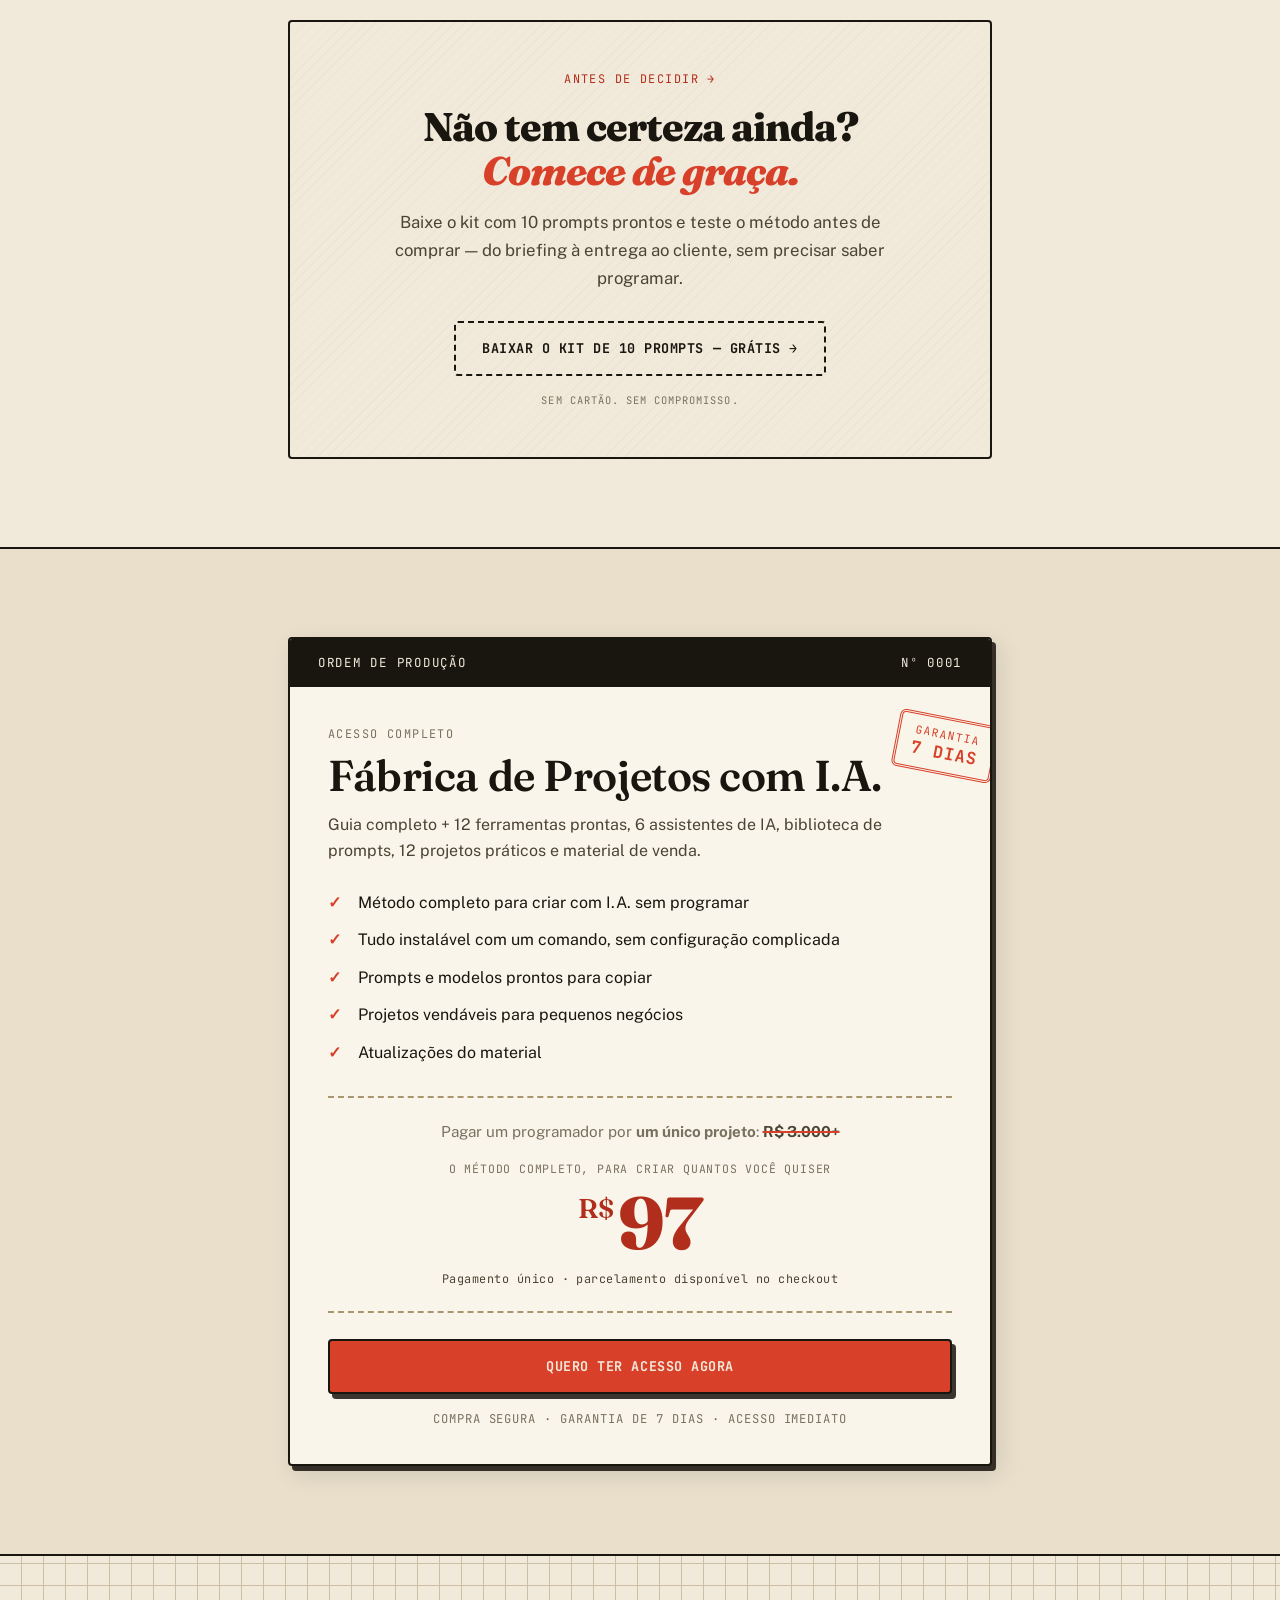
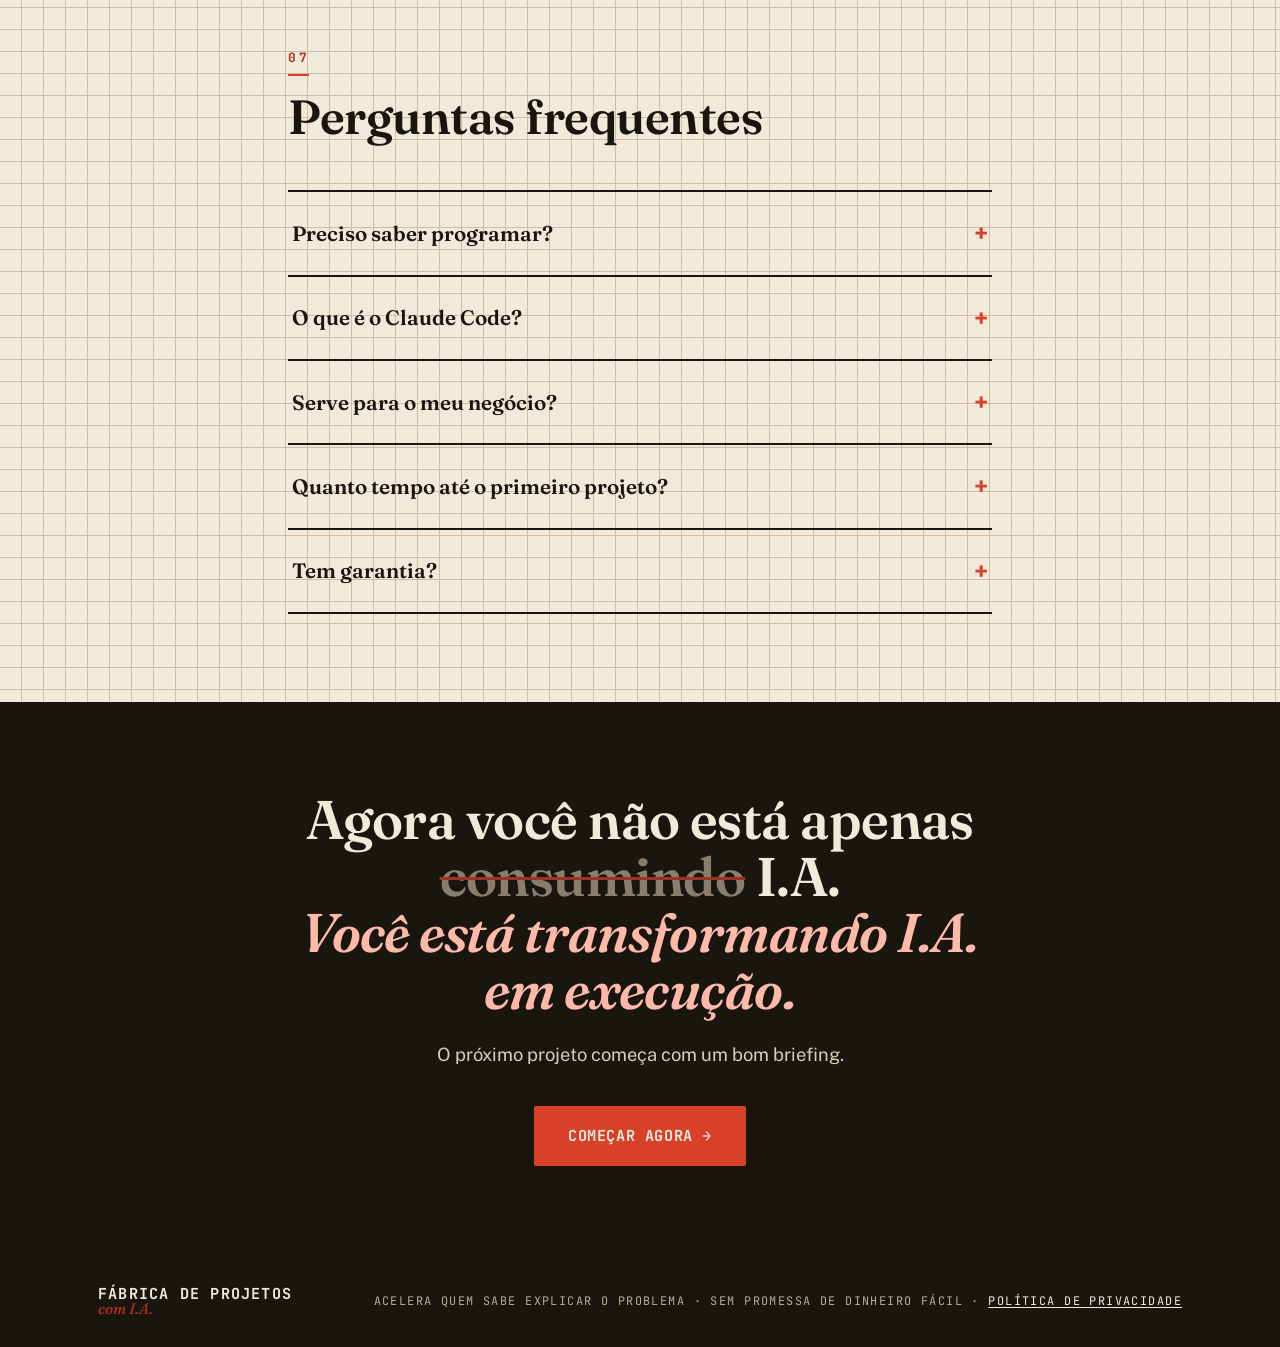
==== commit 3609de40: "Substitui mockups CSS por prints reais (capa do guia + projeto do eletricista)" ====
--- a/marketing/landing-page/index.html
+++ b/marketing/landing-page/index.html
@@ -183,14 +183,10 @@
       <div class="dentro-grid">
 
         <figure class="dentro-item reveal">
-          <div class="mk mk-guia" aria-hidden="true">
-            <span class="mk-guia-top">FÁBRICA DE PROJETOS · GUIA</span>
-            <span class="mk-guia-num">01</span>
-            <span class="mk-guia-ttl">O Método<em>completo</em></span>
-            <span class="mk-guia-rule"></span>
-            <span class="mk-guia-foot">Da ideia ao projeto no ar, sem programar</span>
-          </div>
-          <figcaption>Guia completo em PDF</figcaption>
+          <div class="mk mk-foto mk-capa">
+            <img src="assets/capa-guia.jpg" alt="Capa do guia Fábrica de Projetos com IA" loading="lazy">
+          </div>
+          <figcaption>O guia completo em PDF</figcaption>
         </figure>
 
         <figure class="dentro-item reveal d1">
@@ -208,20 +204,8 @@
         </figure>
 
         <figure class="dentro-item reveal d2">
-          <div class="mk mk-proj" aria-hidden="true">
-            <div class="mk-proj-bar"><span class="dot"></span><span class="url">seunegocio.com.br</span></div>
-            <div class="mk-proj-body">
-              <div class="mk-proj-head">
-                <span class="mk-proj-logo"></span>
-                <span class="mk-proj-cta"></span>
-              </div>
-              <div class="mk-proj-hero">
-                <span class="l l1"></span>
-                <span class="l l2"></span>
-                <span class="mk-proj-btn"></span>
-              </div>
-              <div class="mk-proj-cards"><span></span><span></span><span></span></div>
-            </div>
+          <div class="mk mk-foto mk-print">
+            <img src="assets/projeto-eletricista.jpg" alt="Landing page de prestador de serviço criada com o método" loading="lazy">
           </div>
           <figcaption>Um dos 12 projetos prontos</figcaption>
         </figure>
--- a/marketing/landing-page/styles.css
+++ b/marketing/landing-page/styles.css
@@ -226,6 +226,12 @@
 .dentro-item figcaption { font-family: var(--mono); font-size: 0.78rem; letter-spacing: 0.03em; color: var(--ink-soft); text-align: center; }
 .mk { border: 2px solid var(--ink); border-radius: var(--radius); box-shadow: var(--shadow); overflow: hidden; aspect-ratio: 4 / 3; display: flex; }
 
+/* cards com print real */
+.mk-foto { padding: 0; background: #14110c; }
+.mk-foto img { width: 100%; height: 100%; object-fit: cover; display: block; }
+.mk-capa img { object-position: center 40%; }
+.mk-print img { object-position: top center; }
+
 /* mockup — guia/capa */
 .mk-guia { background: var(--card); flex-direction: column; padding: 22px 22px 16px; }
 .mk-guia-top { font-family: var(--mono); font-size: 0.54rem; letter-spacing: 0.12em; color: var(--muted); text-transform: uppercase; border-bottom: 1px solid var(--line); padding-bottom: 10px; }
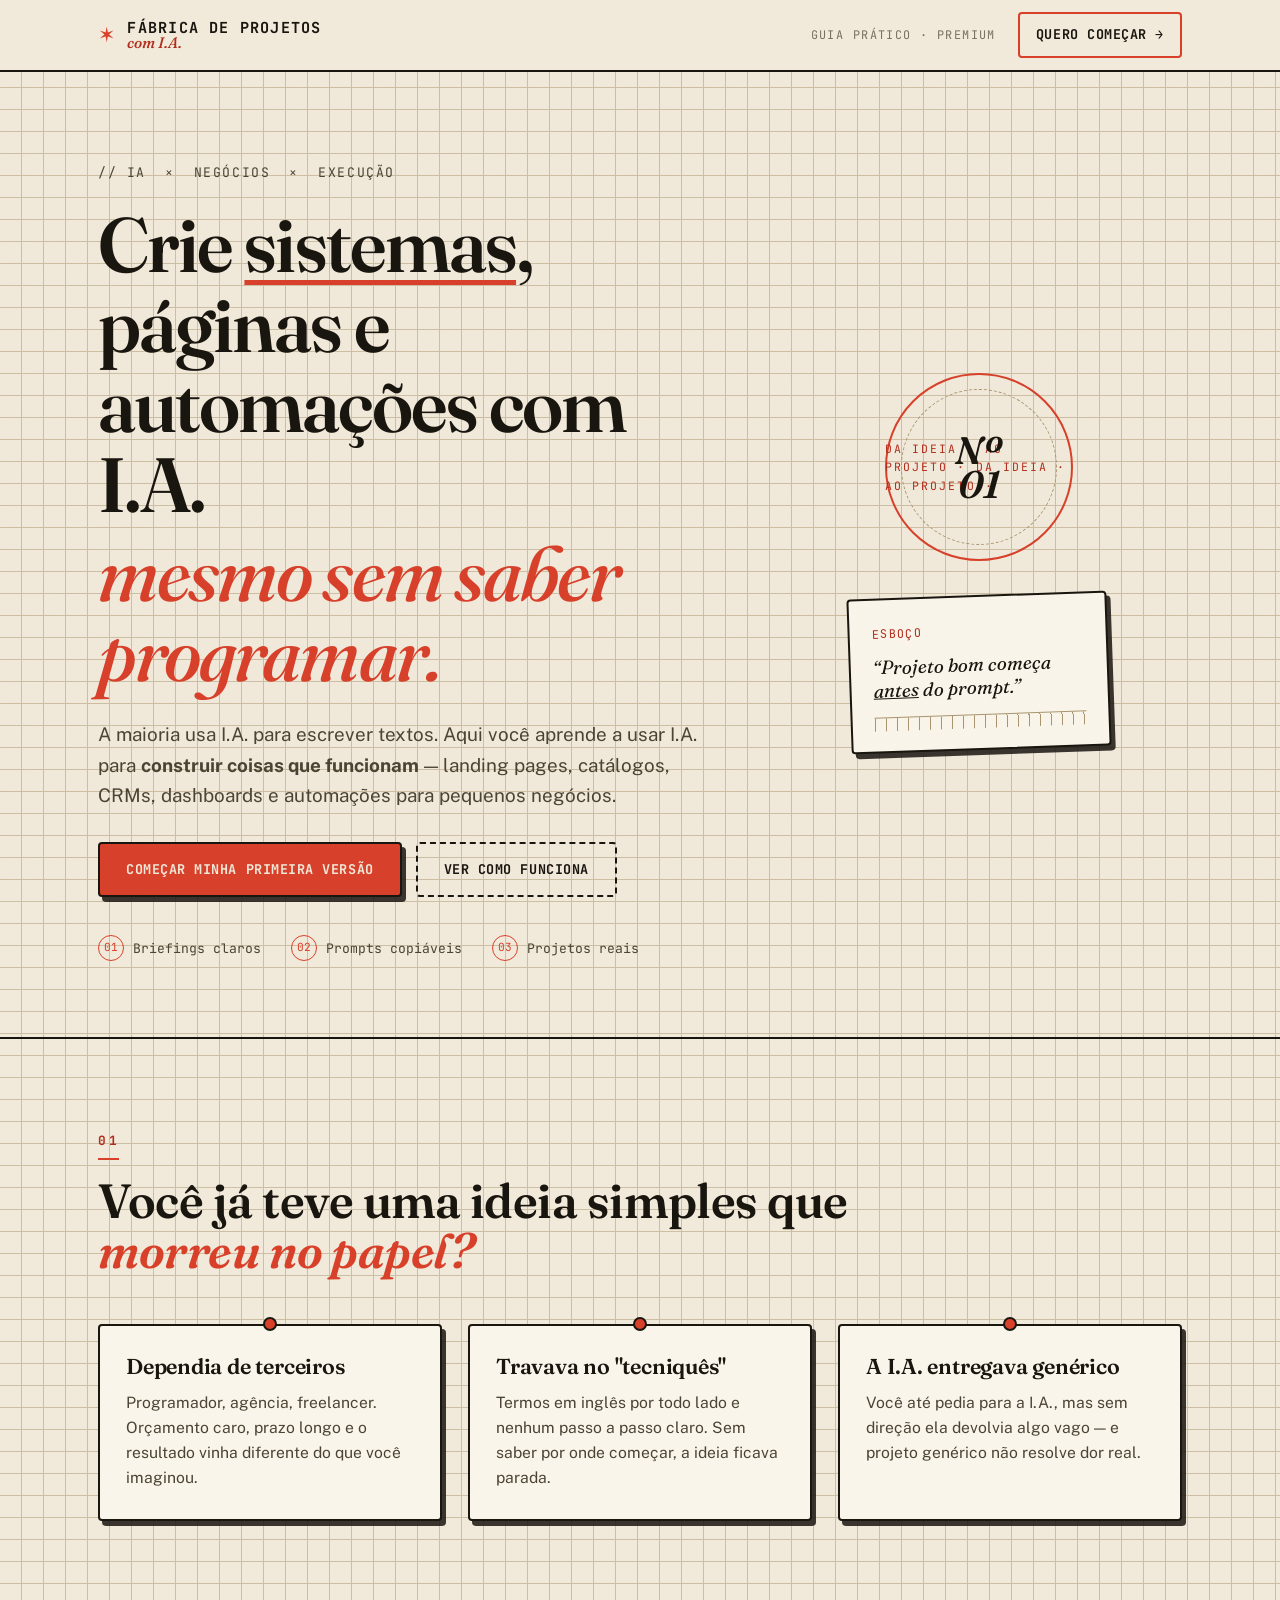
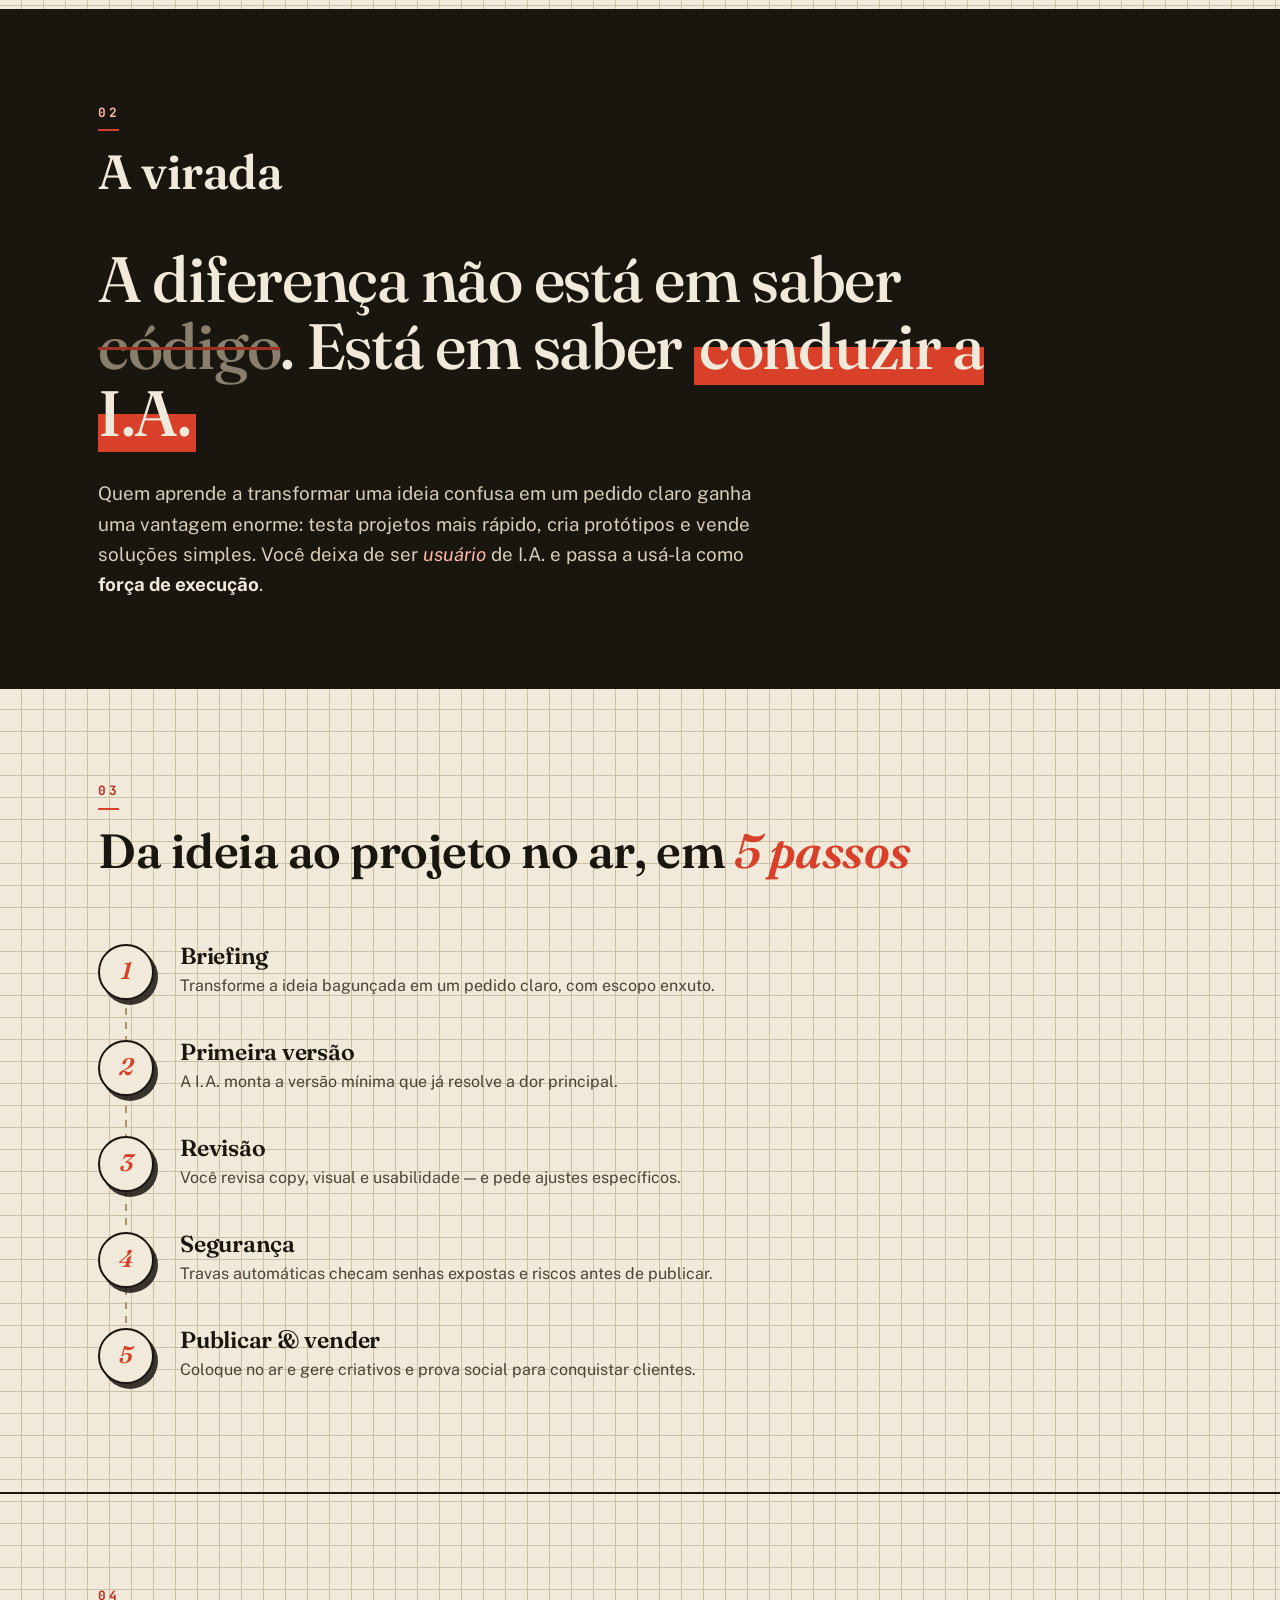
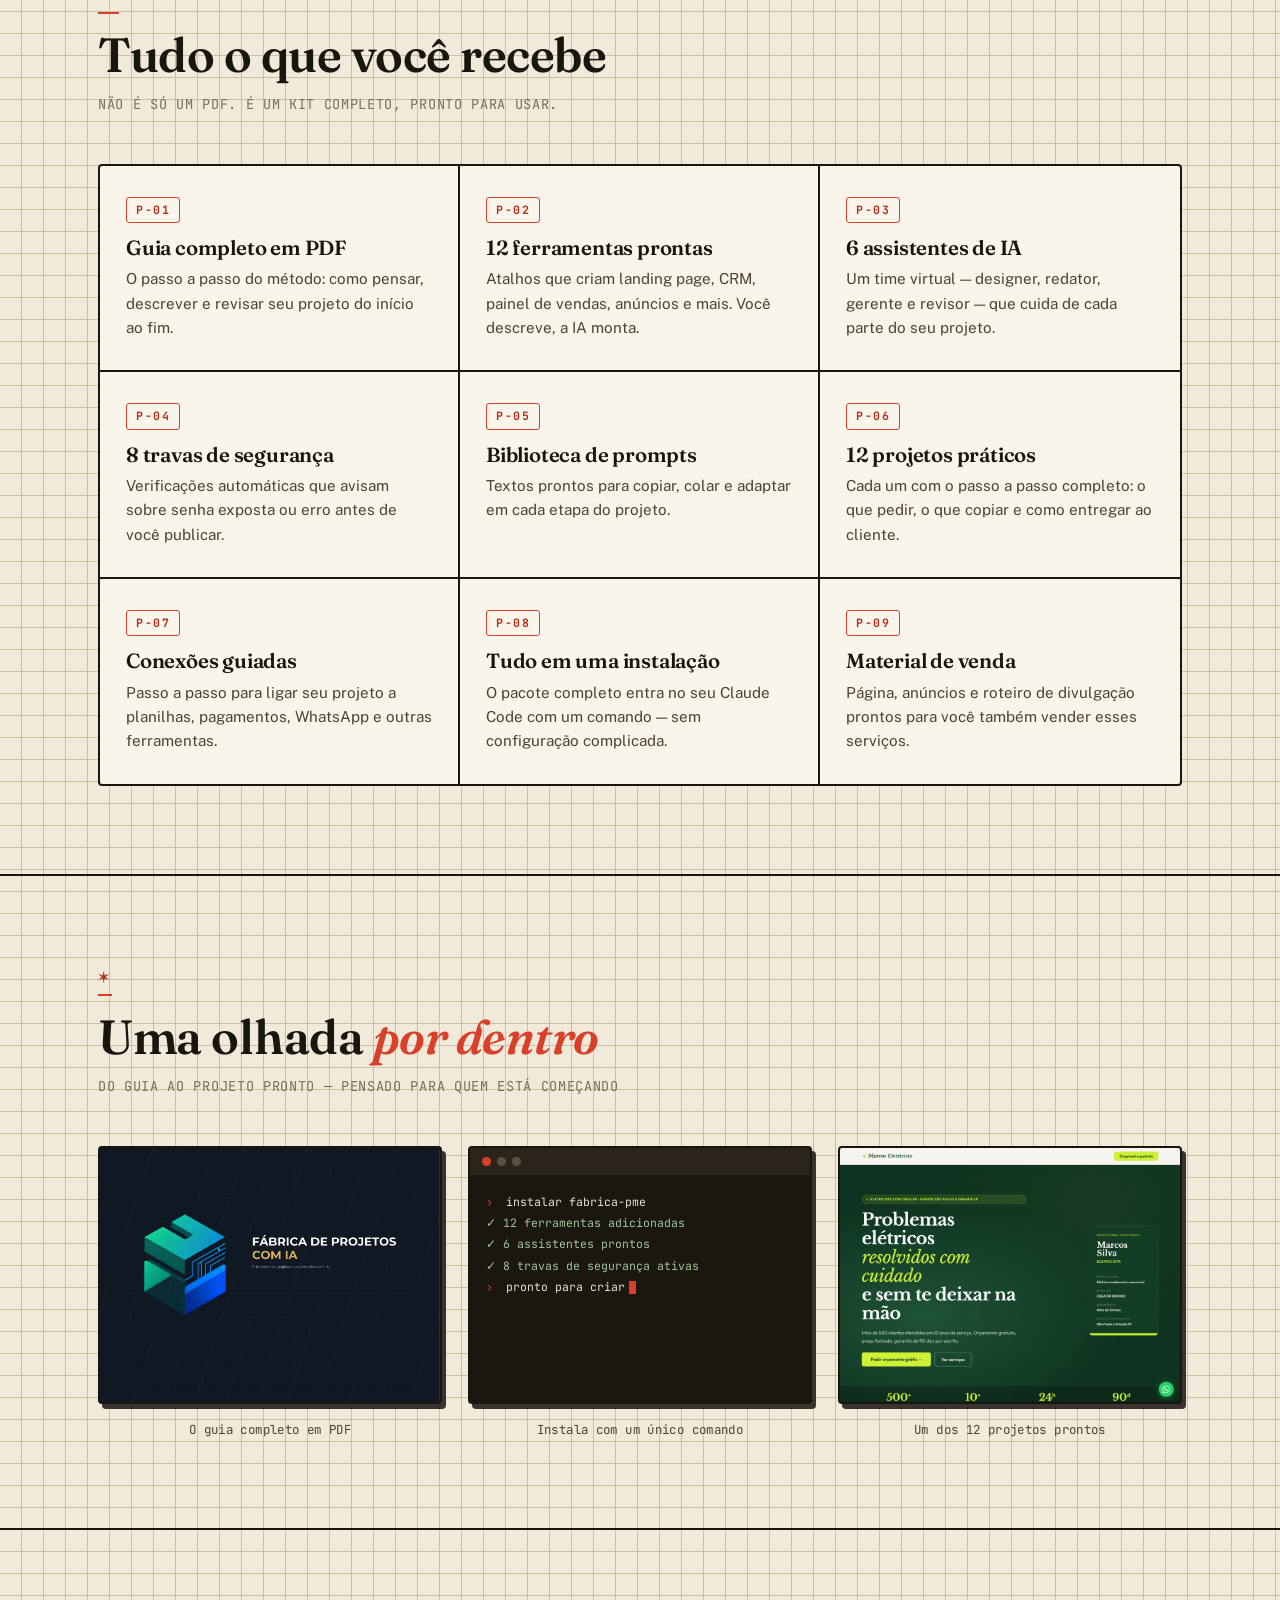
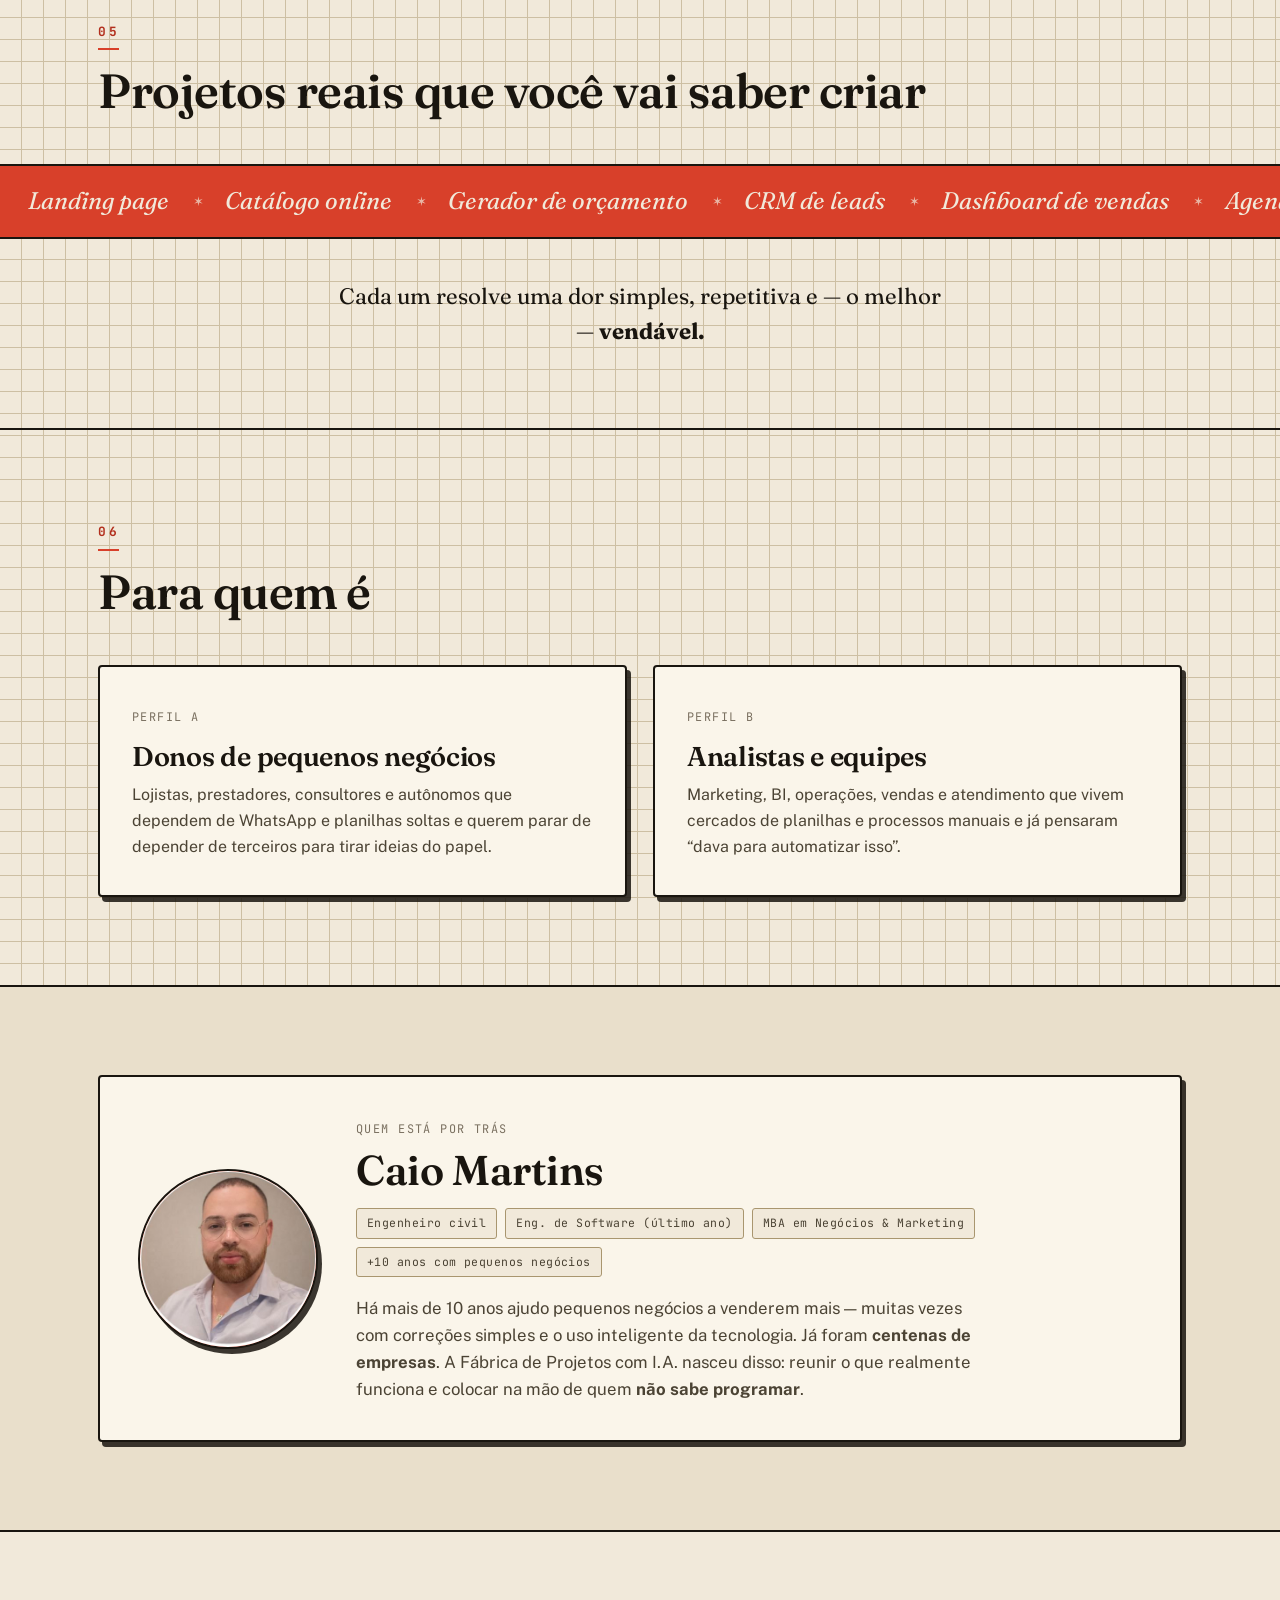
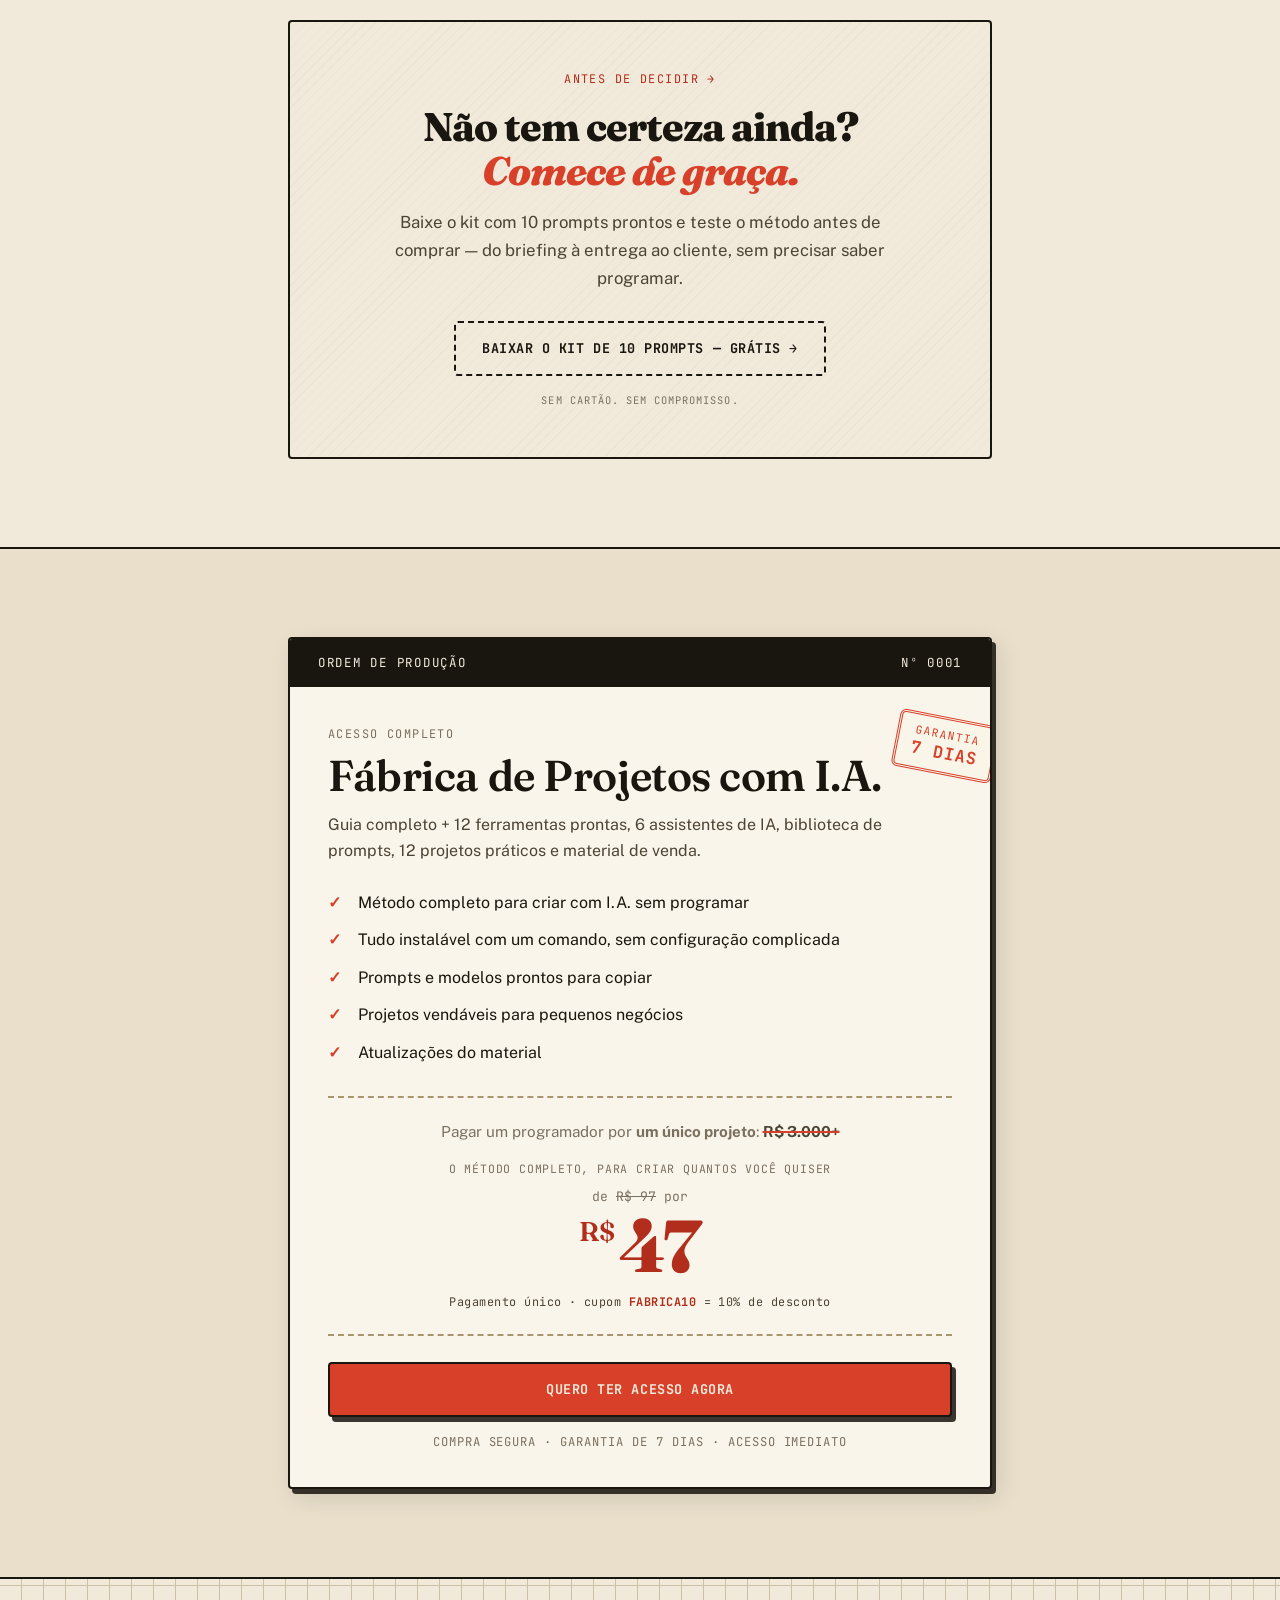
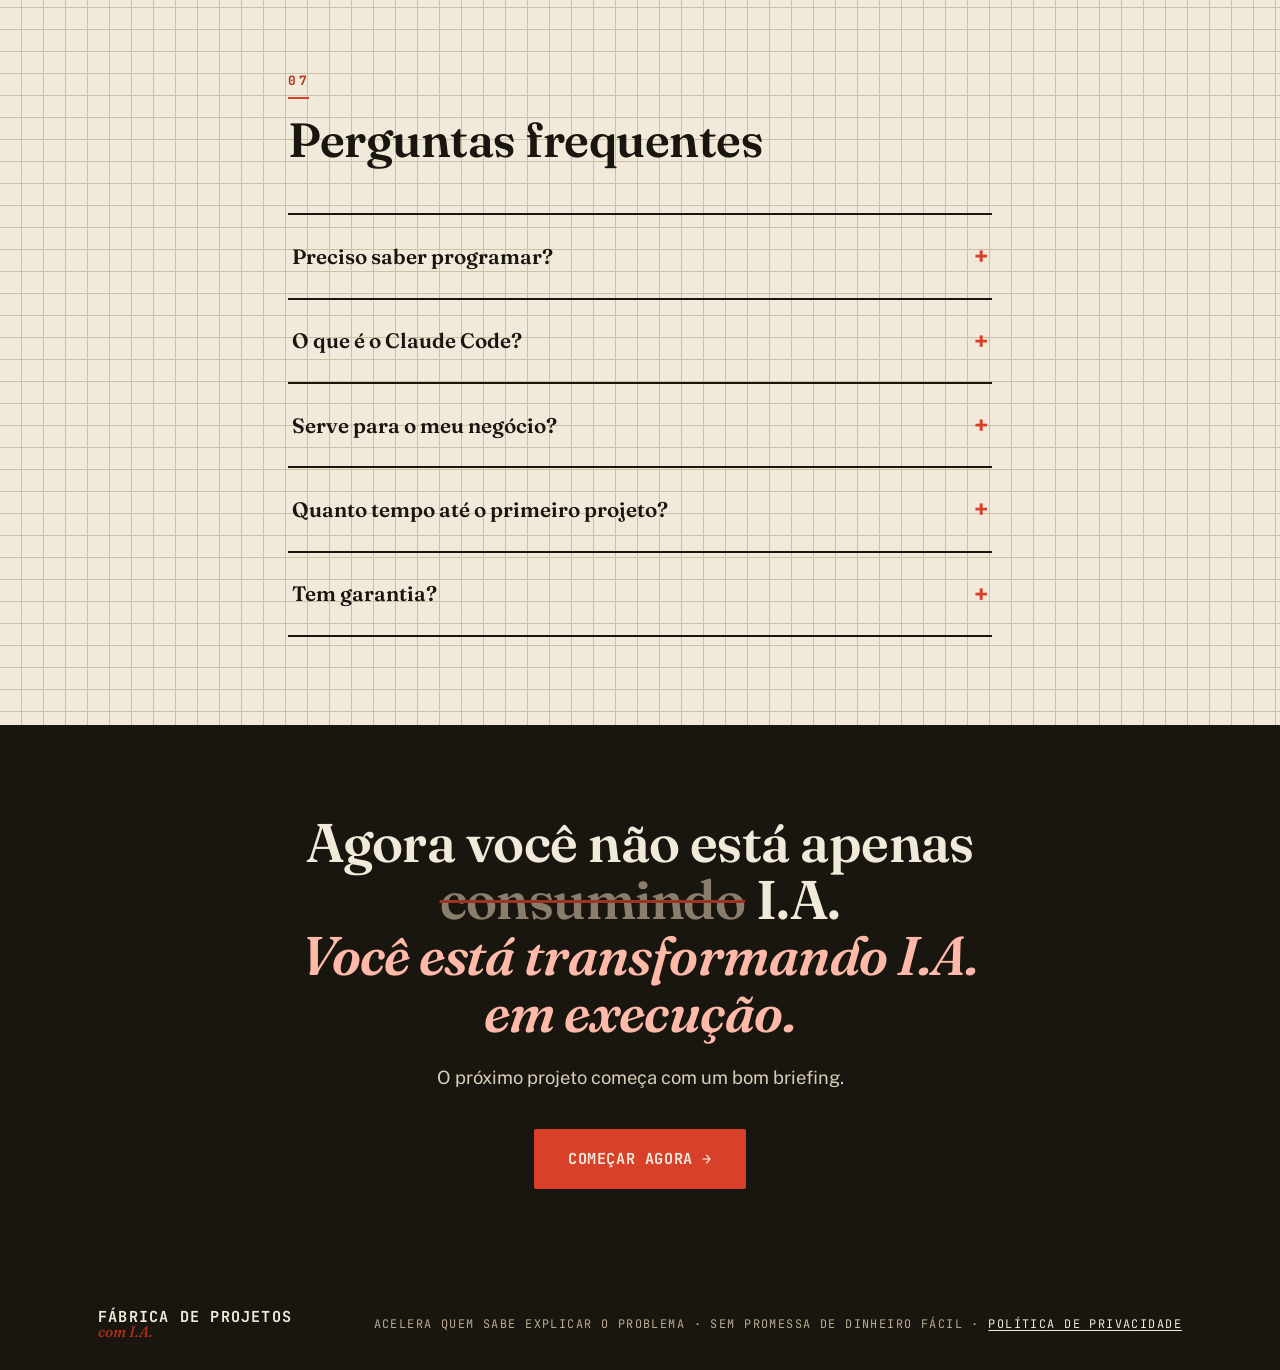
==== commit 522227ec: "Atualiza preco da oferta para R$47 (de R$97) + cupom FABRICA10" ====
--- a/marketing/landing-page/index.html
+++ b/marketing/landing-page/index.html
@@ -323,8 +323,9 @@
             </p>
             <div class="wo-price-now">
               <span class="wo-price-label">O método completo, para criar quantos você quiser</span>
-              <p class="wo-price-tag"><span class="cur">R$</span><span class="num">97</span></p>
-              <span class="wo-price-parc">Pagamento único · parcelamento disponível no checkout</span>
+              <p class="wo-price-de">de <s>R$&nbsp;97</s> por</p>
+              <p class="wo-price-tag"><span class="cur">R$</span><span class="num">47</span></p>
+              <span class="wo-price-parc">Pagamento único · cupom <strong>FABRICA10</strong> = 10% de desconto</span>
             </div>
           </div>
 
--- a/marketing/landing-page/styles.css
+++ b/marketing/landing-page/styles.css
@@ -371,7 +371,10 @@
 .wo-price-tag { display: flex; align-items: flex-start; justify-content: center; gap: 4px; color: var(--accent-ink); line-height: 1; margin-bottom: 10px; }
 .wo-price-tag .cur { font-family: var(--serif); font-size: 1.7rem; font-weight: 600; margin-top: 0.55rem; }
 .wo-price-tag .num { font-family: var(--serif); font-size: 4.6rem; font-weight: 800; letter-spacing: -0.02em; }
+.wo-price-de { font-family: var(--mono); font-size: 0.82rem; color: var(--muted); margin-bottom: 2px; }
+.wo-price-de s { color: var(--muted); }
 .wo-price-parc { display: block; font-family: var(--mono); font-size: 0.74rem; letter-spacing: 0.04em; color: var(--ink-soft); }
+.wo-price-parc strong { color: var(--accent-ink); font-weight: 700; }
 .wo-guarantee { font-family: var(--mono); font-size: 0.76rem; letter-spacing: 0.08em; text-transform: uppercase; color: var(--muted); margin-top: 16px; text-align: center; }
 .wo-stamp { position: absolute; top: 78px; right: -6px; transform: rotate(11deg); border: 3px double var(--accent); color: var(--accent); font-family: var(--mono); font-size: 0.7rem; letter-spacing: 0.1em; text-transform: uppercase; text-align: center; padding: 8px 14px; border-radius: 6px; line-height: 1.3; background: rgba(250,245,234,0.7); }
 .wo-stamp b { font-size: 1.05rem; }
